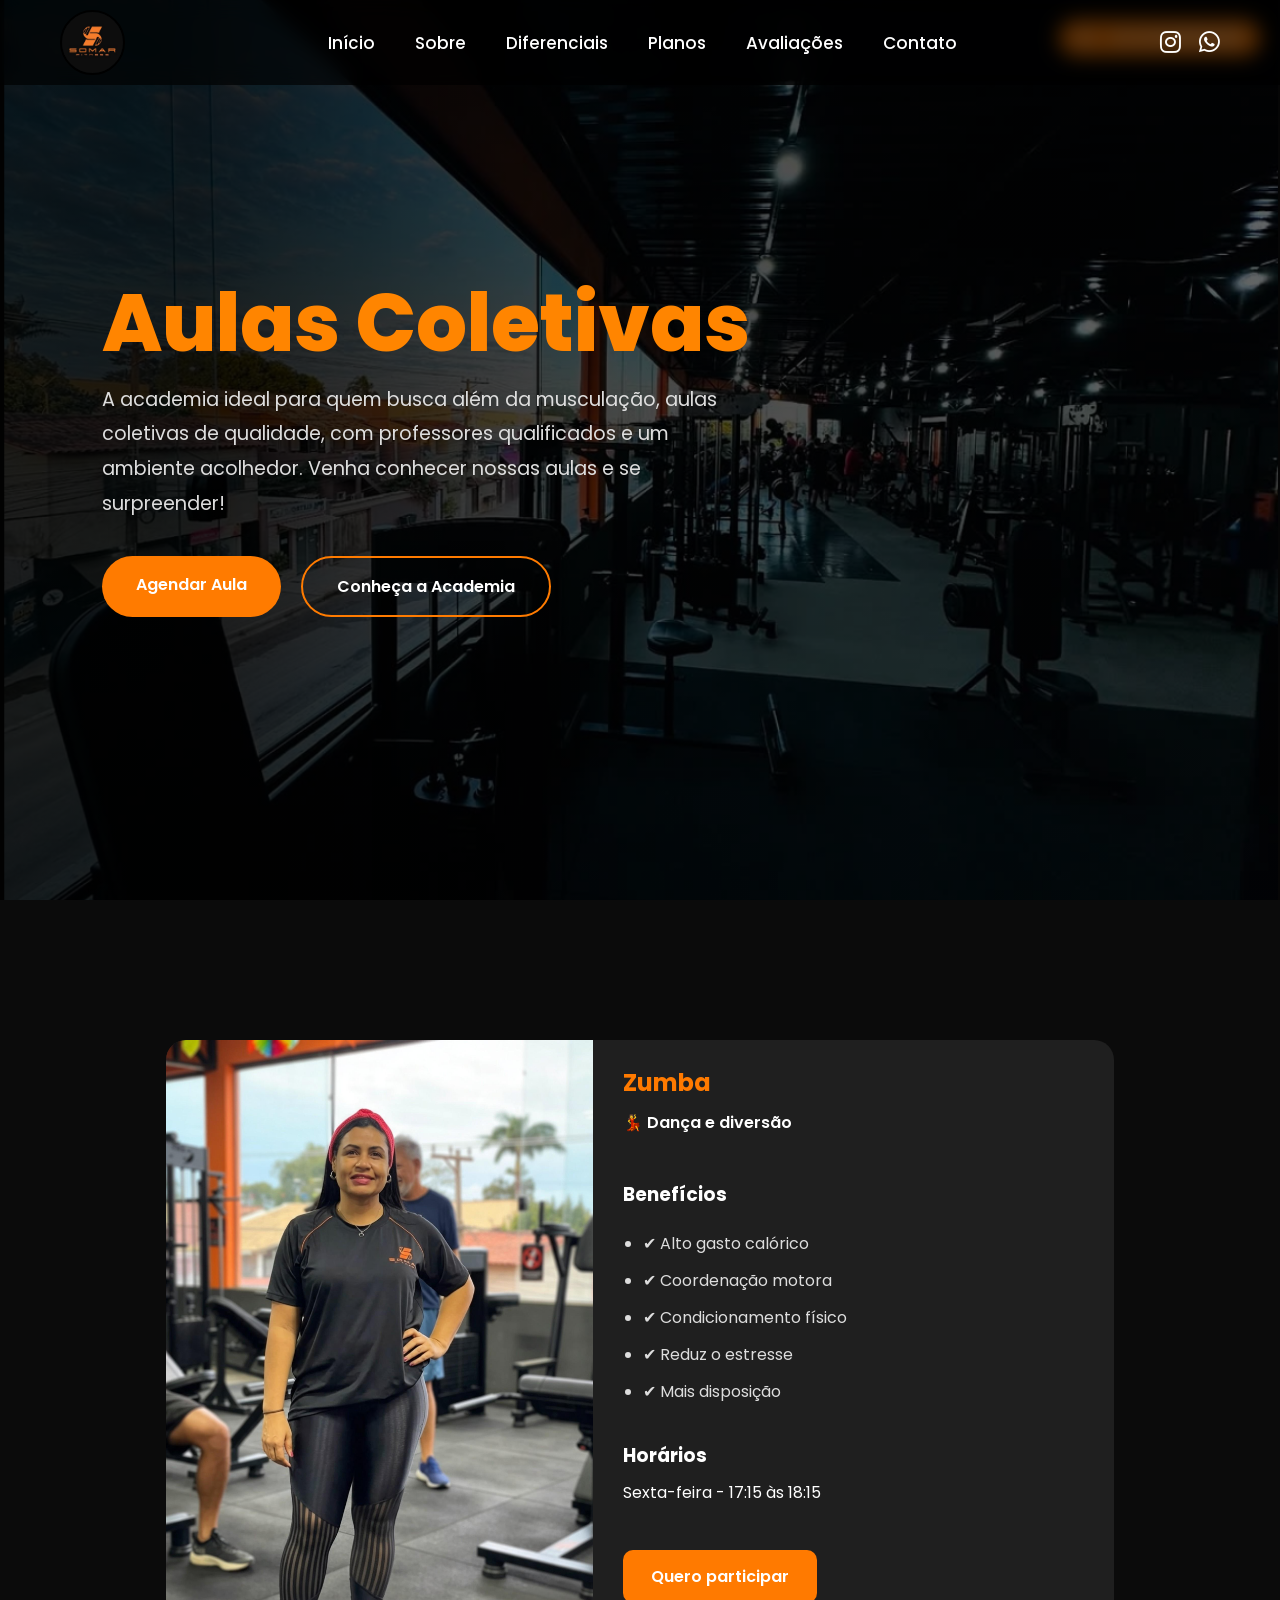
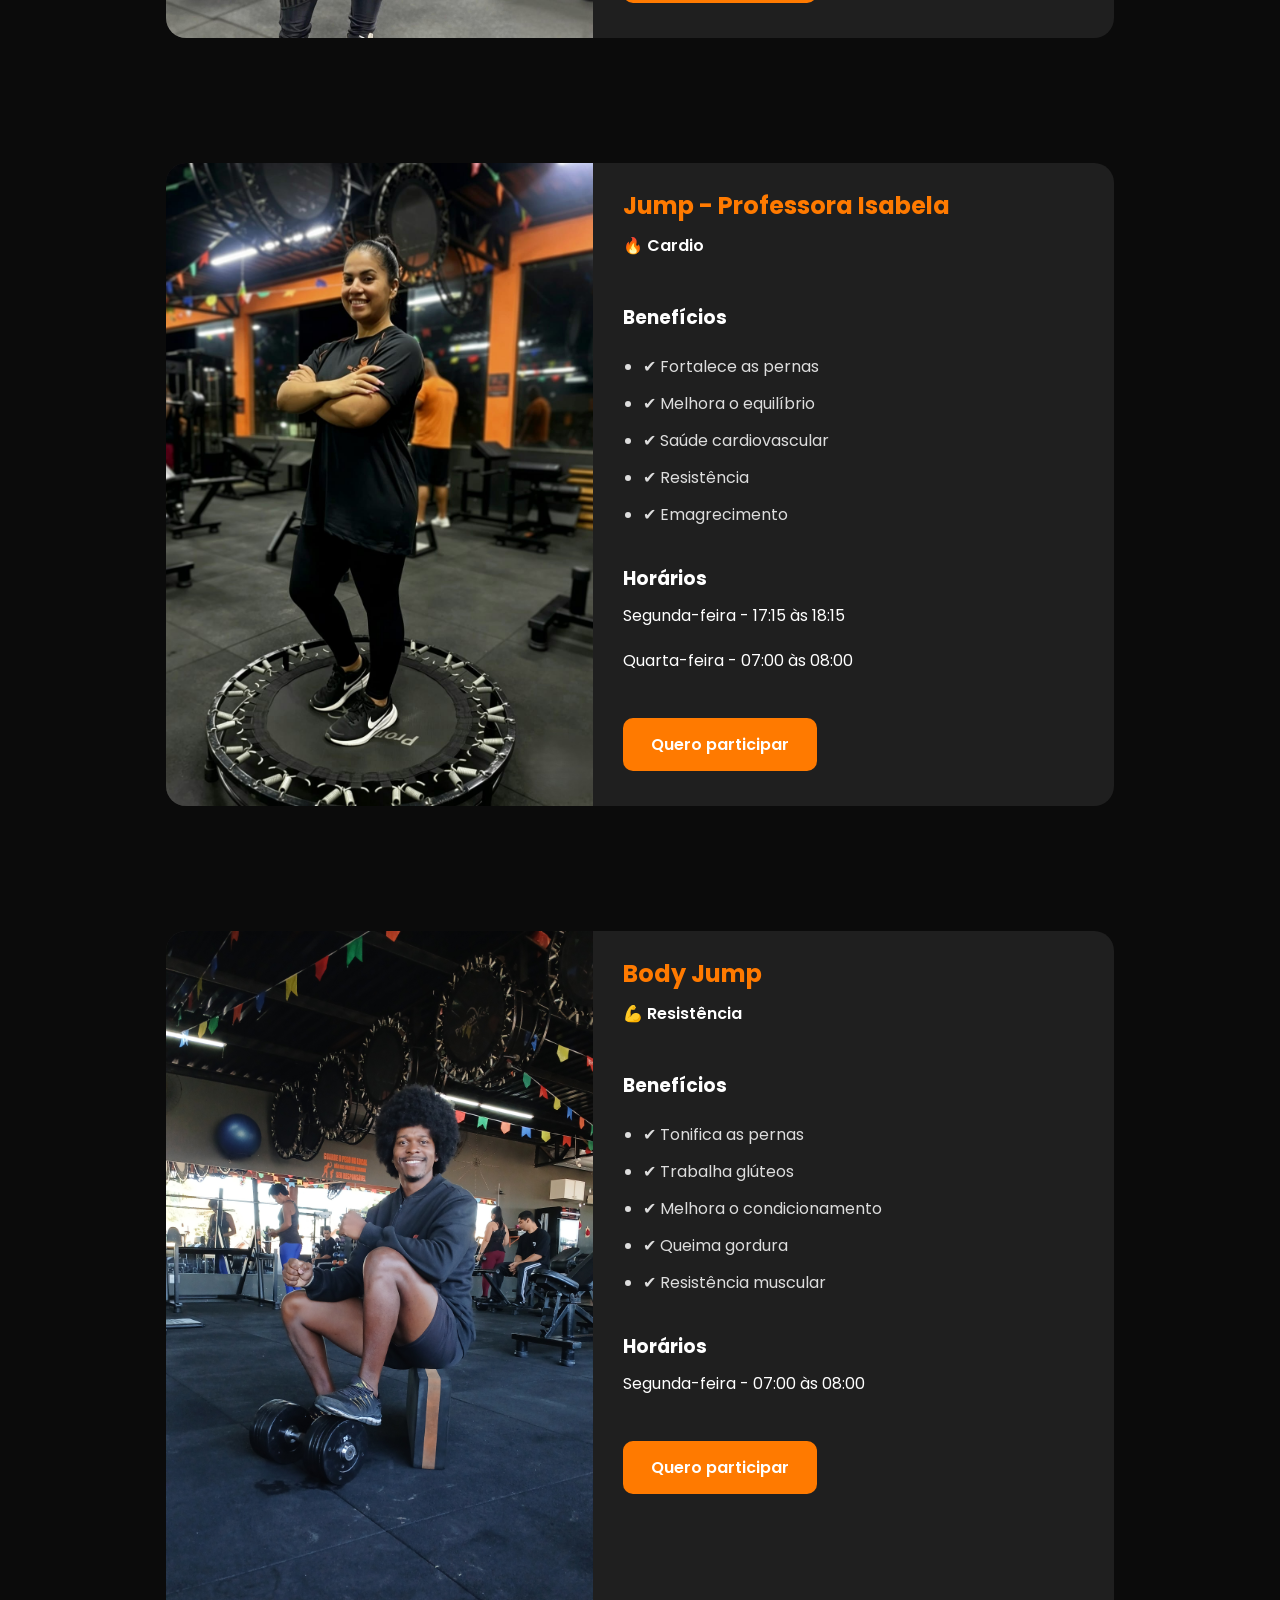
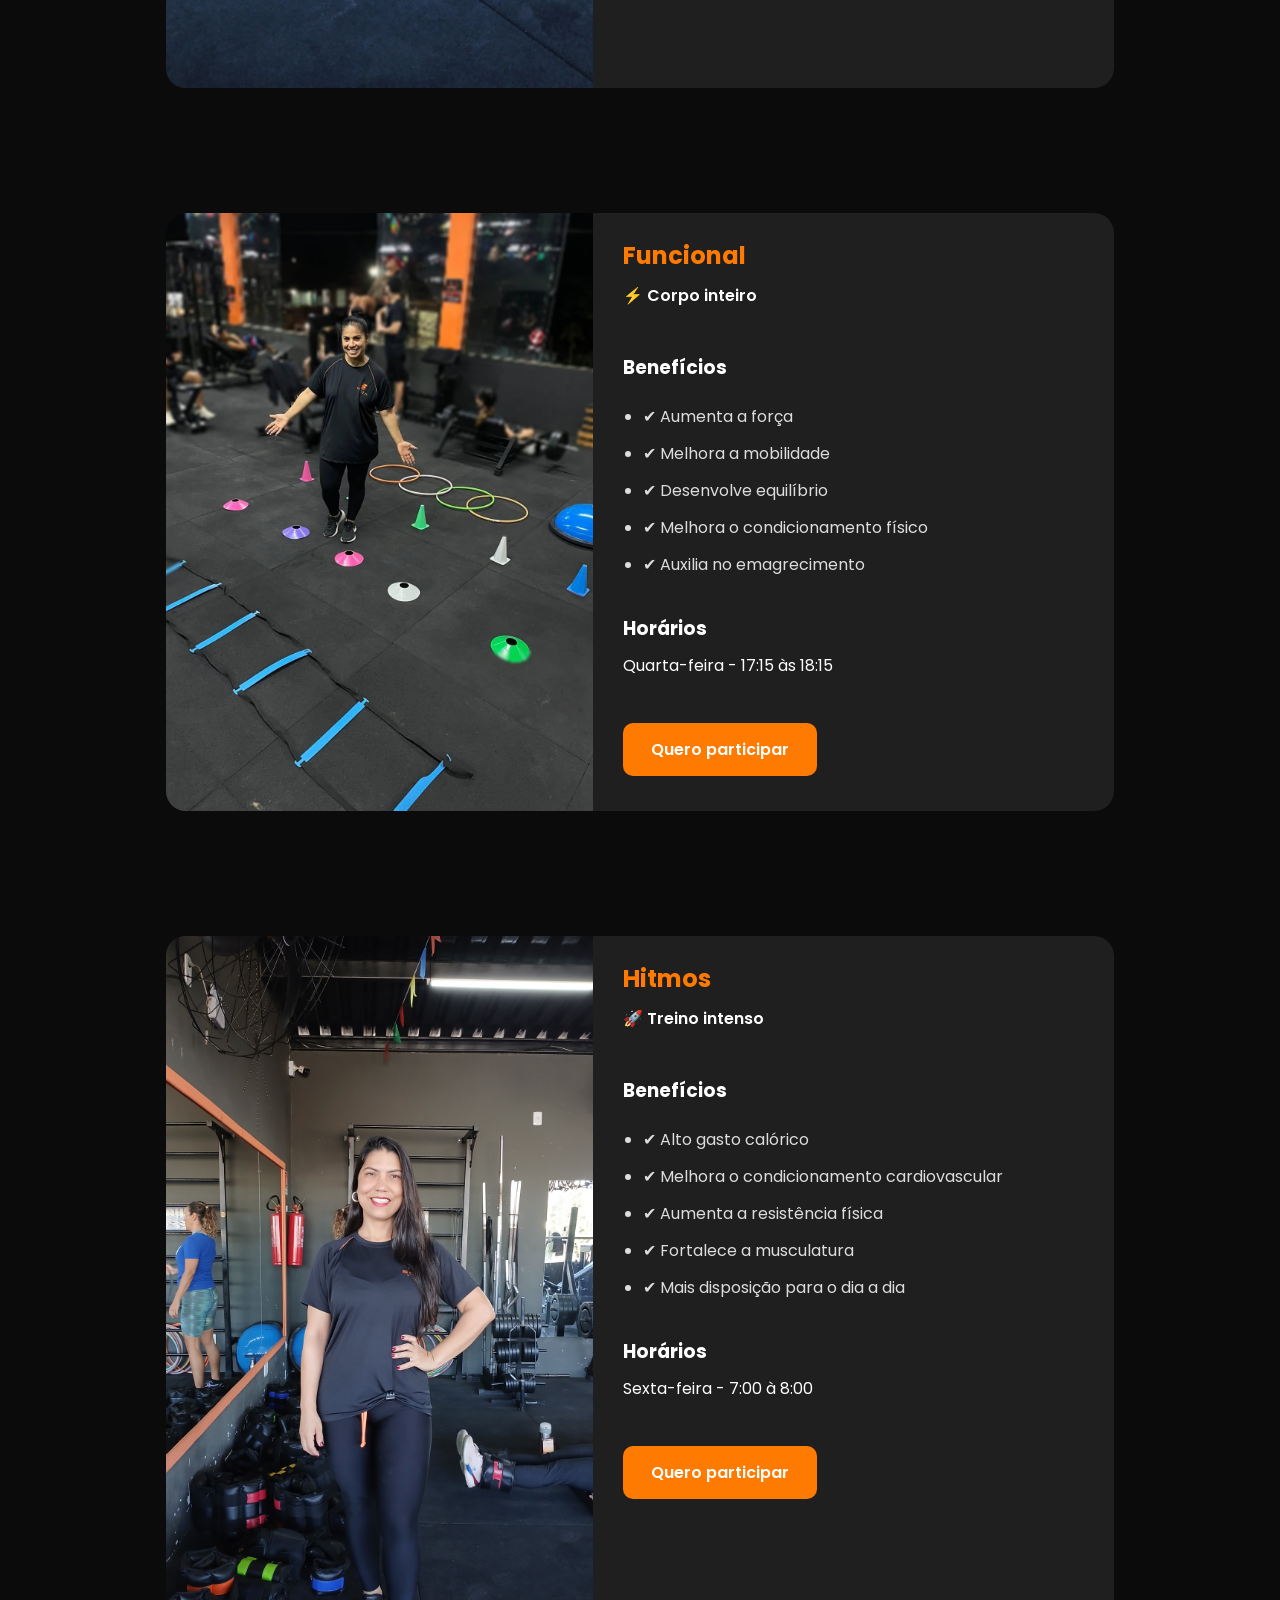
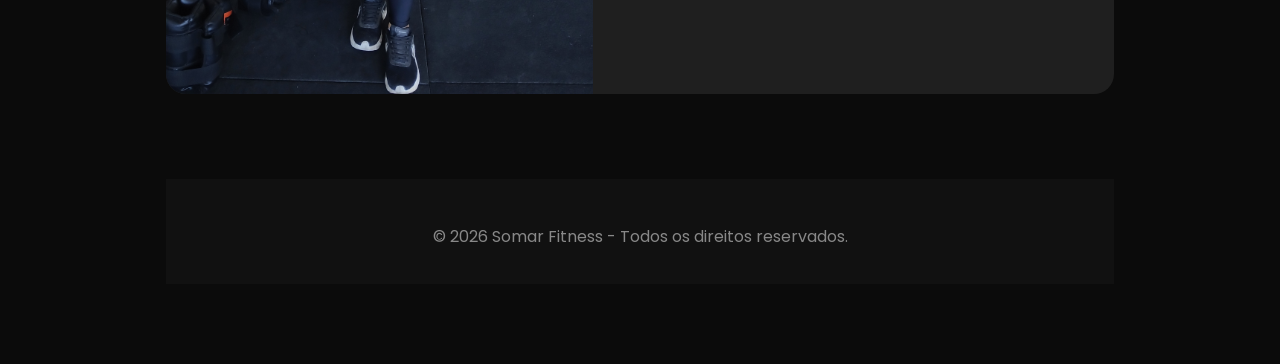
==== paginas/aulas.html @ 447611a1 "Add files via upload" ====
<!DOCTYPE html>
<html lang="pt-BR">
<head>
    <meta charset="UTF-8">
    <meta name="viewport" content="width=device-width, initial-scale=1.0">
   <link rel="icon" type="image/png" href="logo\1784234903025.png">

    <title>Aulas Coletivas | Somar Fitness</title>
    
    <link rel="icon" href="../logo/1784234903025.png" type="image/png">

    <link rel="stylesheet" href="..\css\style.css">
    <link rel="stylesheet" href="..\css\paginas.css">
    <link rel="stylesheet" href="https://cdnjs.cloudflare.com/ajax/libs/font-awesome/6.7.2/css/all.min.css">

    <link rel="preconnect" href="https://fonts.googleapis.com">
    <link rel="preconnect" href="https://fonts.gstatic.com" crossorigin>
    <link href="https://fonts.googleapis.com/css2?family=Poppins:wght@300;400;500;600;700;800&display=swap" rel="stylesheet">

</head>
<body>

<header id="header">

    <!-- Logo -->
    <a href="#" class="logo">
        <img src="..\logo\image.png" alt="Somar Fitness">
    </a>

    <!-- Menu do PC -->
    <nav>

        <a href="../index.html">Início</a>
        <a href="../index.html#sobre">Sobre</a>
        <a href="../index.html#diferenciais">Diferenciais</a>
        <a href="../index.html#planos">Planos</a>
        <a href="../index.html#avaliacoes">Avaliações</a>
        <a href="../index.html#contato">Contato</a>

    </nav>

    <!-- Redes sociais -->
    <div class="social">

        <a href="https://instagram.com/somarfitness_bz" target="_blank">
            <i class="fab fa-instagram"></i>
        </a>

        <a href="https://wa.me/5522999978030" target="_blank">
            <i class="fab fa-whatsapp"></i>
        </a>

    </div>

    <!-- Botão do celular -->
    <i class="fas fa-bars menu-toggle" id="menuToggle"></i>

</header>

<!-- Overlay -->
<div class="fundo-menu" id="fundoMenu"></div>

<!-- Menu Mobile -->
<div class="menu-mobile" id="menuMobile">

    <div class="menu-mobile-topo">

        <img src="..\logo\image.png" alt="Somar Fitness">

        <i class="fas fa-times fechar" id="fecharMenu"></i>

    </div>

    <a href="#">Início</a>
    <a href="#sobre">Sobre</a>
    <a href="#diferenciais">Diferenciais</a>
    <a href="#planos">Planos</a>
    <a href="#avaliacoes">Avaliações</a>
    <a href="#contato">Contato</a>

    <a href="https://wa.me/5522999978030?text=Olá! Gostaria de agendar uma aula." class="btn-menu" target="_blank">
        Agendar Aula
    </a>

    <div class="menu-footer">

        <p><i class="fas fa-map-marker-alt"></i> Búzios - RJ</p>
        <p><i class="fab fa-instagram"></i> @somarfitness_bz</p>
        <p><i class="fab fa-whatsapp"></i> (22) 99997-8030</p>

    </div>

</div>


<div class="overlay"></div>
<section class="hero">

    <div class="overlay"></div>

    <div class="conteudo">

        <h1>Aulas Coletivas</h1>

        <p>
            A academia ideal para quem busca além da musculação, aulas coletivas de qualidade, com professores qualificados e um ambiente acolhedor. Venha conhecer nossas aulas e se surpreender!
        </p>

        <div class="botoes">

            <a href="https://wa.me/5522999978030" target="_blank" class="btn">
                Agendar Aula
            </a>

            <a href="#sobre" class="btn2">
                Conheça a Academia
            </a>

        </div>

    </div>


</section>



<section class="aulas">

   <div class="aula-card zumba">

       
         <div class="aula-foto">
        <img src="../imagens/Catiazumba.png" alt="Zumba">
         </div>

          <div class="aula-conteudo">

        <span class="tag">MAIS POPULAR</span>

        <h2>Zumba</h2>

        <p class="categoria">💃 Dança e diversão</p>

        <h3>Benefícios</h3>

        <ul>
            <li>✔ Alto gasto calórico</li>
            <li>✔ Coordenação motora</li>
            <li>✔ Condicionamento físico</li>
            <li>✔ Reduz o estresse</li>
            <li>✔ Mais disposição</li>
        </ul>

        <h3>Horários</h3>

        <p>Sexta-feira - 17:15 às 18:15</p>

        <a class="btn-aula"
        href="https://wa.me/5522999978030?text=Olá! Gostaria de saber mais sobre as aulas de Zumba.">
        Quero participar
        </a>

          </div>
    
    </div>

    <div class="aula-card jump">

         <div class="aula-foto">
        <img src="../imagens/ISAJUMP2.jpg" alt="Jump">
         </div>

            <div class="aula-conteudo">

        <span class="tag">ALTO GASTO CALÓRICO</span>

        <h2>Jump - Professora Isabela</h2>

        <p class="categoria">🔥 Cardio</p>

        <h3>Benefícios</h3>

        <ul>
            <li>✔ Fortalece as pernas</li>
            <li>✔ Melhora o equilíbrio</li>
            <li>✔ Saúde cardiovascular</li>
            <li>✔ Resistência</li>
            <li>✔ Emagrecimento</li>
        </ul>

        <h3>Horários</h3>

        <p> Segunda-feira - 17:15 às 18:15</p>
        <p>  Quarta-feira - 07:00 às 08:00</p>

        <a class="btn-aula"
        href="https://wa.me/5522999978030?text=Olá! Gostaria de saber mais sobre as aulas de Jump.">
        Quero participar
        </a>
            </div>

    </div>

   <div class="aula-card bodyjump">

         <div class="aula-foto">
        <img src="../imagens/LÉObodyjump.jpg" alt="Body Jump">
         </div>

          <div class="aula-conteudo">

        <span class="tag">FORTALECIMENTO</span>

        <h2>Body Jump</h2>

        <p class="categoria">💪 Resistência</p>

        <h3>Benefícios</h3>

        <ul>
            <li>✔ Tonifica as pernas</li>
            <li>✔ Trabalha glúteos</li>
            <li>✔ Melhora o condicionamento</li>
            <li>✔ Queima gordura</li>
            <li>✔ Resistência muscular</li>
        </ul>

        
        <h3>Horários</h3>

        <p>Segunda-feira - 07:00 às 08:00</p>


        <a class="btn-aula"
        href="https://wa.me/5522999978030?text=Olá! Gostaria de saber mais sobre as aulas de Body Jump.">
        Quero participar
        </a>

          </div>
    </div>

    <div class="aula-card funcional">

         <div class="aula-foto">
        <img src="../imagens/FUNCIONALISA.jpg" alt="Funcional">
         </div>

          <div class="aula-conteudo">

    <span class="tag">CORPO INTEIRO</span>

    <h2>Funcional</h2>

    <p class="categoria">⚡ Corpo inteiro</p>

    <h3>Benefícios</h3>

    <ul>
        <li>✔ Aumenta a força</li>
        <li>✔ Melhora a mobilidade</li>
        <li>✔ Desenvolve equilíbrio</li>
        <li>✔ Melhora o condicionamento físico</li>
        <li>✔ Auxilia no emagrecimento</li>
    </ul>

    <h3>Horários</h3>

    <p>Quarta-feira - 17:15 às 18:15</p>

    <a class="btn-aula"
    href="https://wa.me/5522999978030?text=Olá! Gostaria de saber mais sobre as aulas de Funcional da Somar Fitness.">
    Quero participar
    </a>
    
          </div>
</div>

<div class="aula-card hitmix">

     <div class="aula-foto">
    <img src="../imagens/Fabiana.jpg" alt="Hitmix">
     </div>

      <div class="aula-conteudo">

    <span class="tag">ALTA INTENSIDADE</span>

    <h2>Hitmos</h2>

    <p class="categoria">🚀 Treino intenso</p>

    <h3>Benefícios</h3>

    <ul>
        <li>✔ Alto gasto calórico</li>
        <li>✔ Melhora o condicionamento cardiovascular</li>
        <li>✔ Aumenta a resistência física</li>
        <li>✔ Fortalece a musculatura</li>
        <li>✔ Mais disposição para o dia a dia</li>
    </ul>

    <h3>Horários</h3>

    <p>Sexta-feira - 7:00 à 8:00</p>

    <a class="btn-aula"
    href="https://wa.me/5522999978030?text=Olá! Gostaria de saber mais sobre as aulas de Hitmix da Somar Fitness.">
    Quero participar
    </a>

      </div>

</div>


<footer>

    <p>© 2026 Somar Fitness - Todos os direitos reservados.</p>

</footer>

<script src="../js/script.js"></script>

</body>
</html>
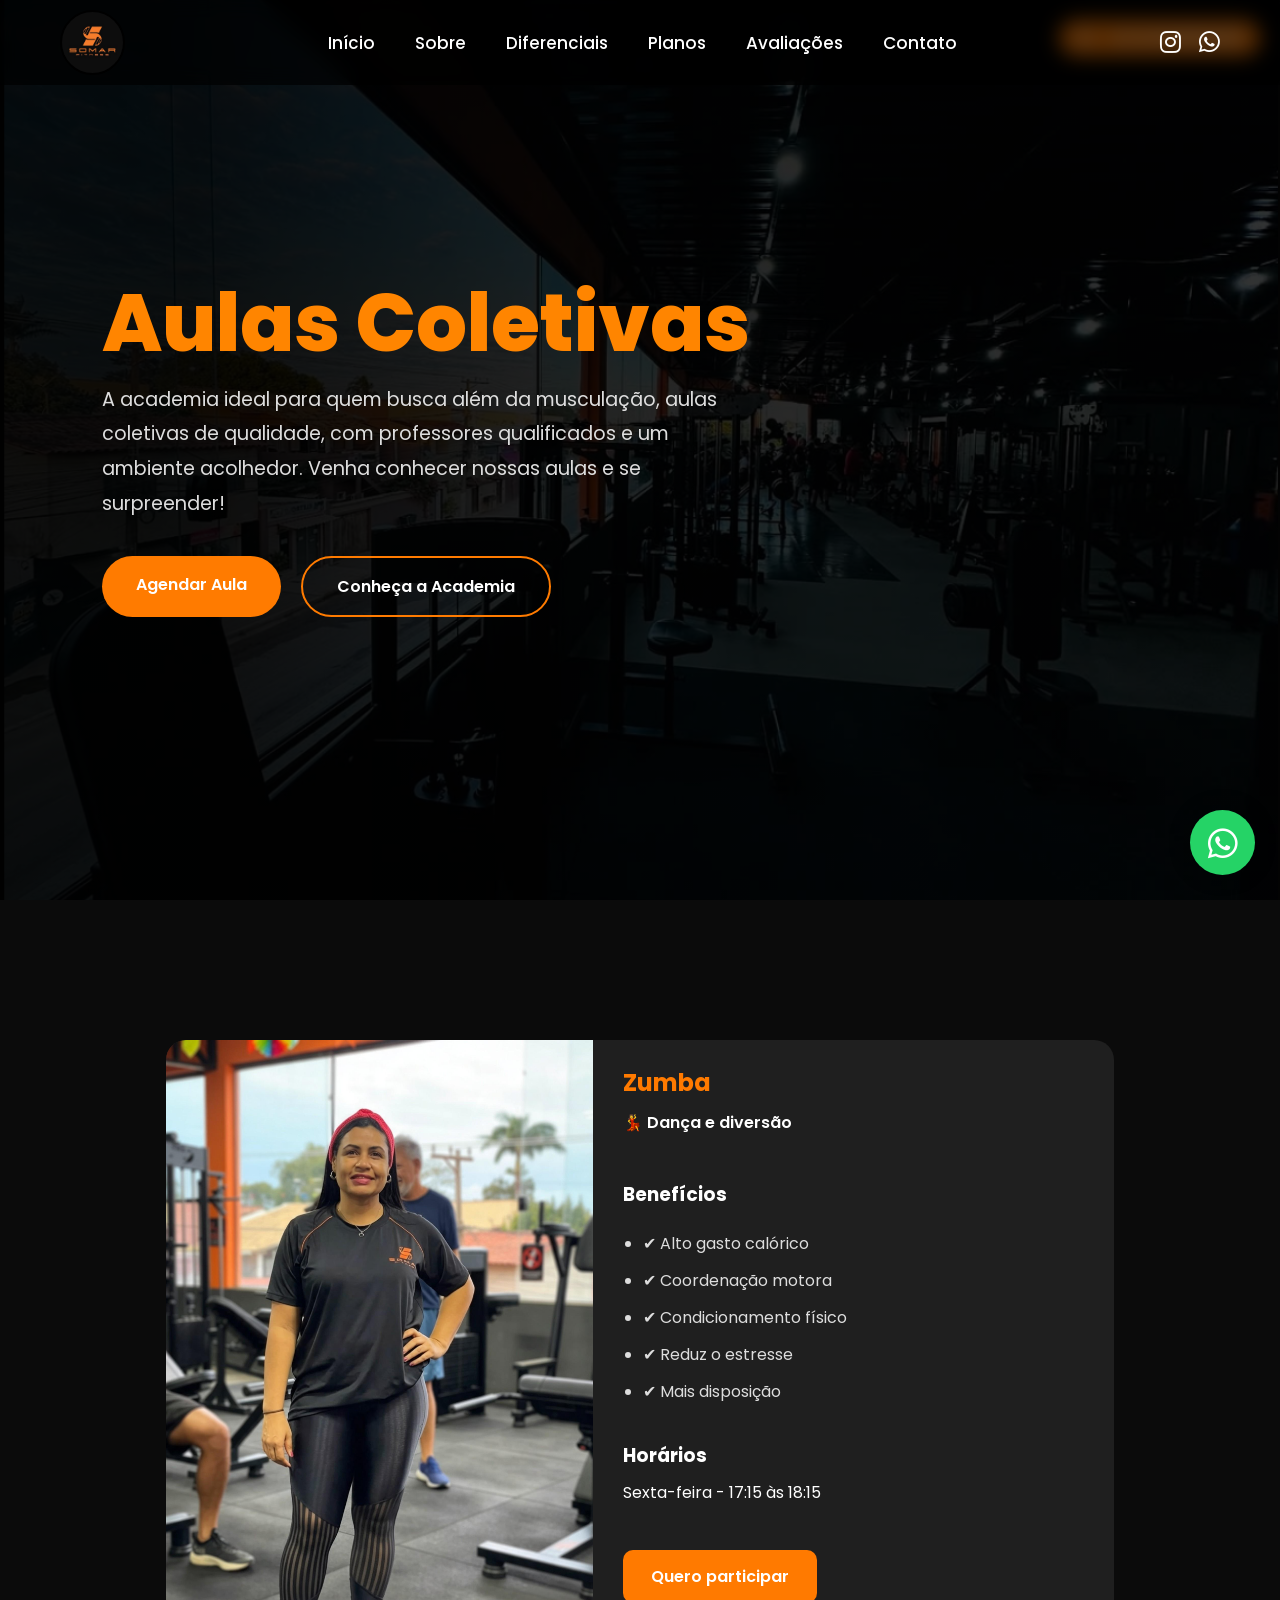
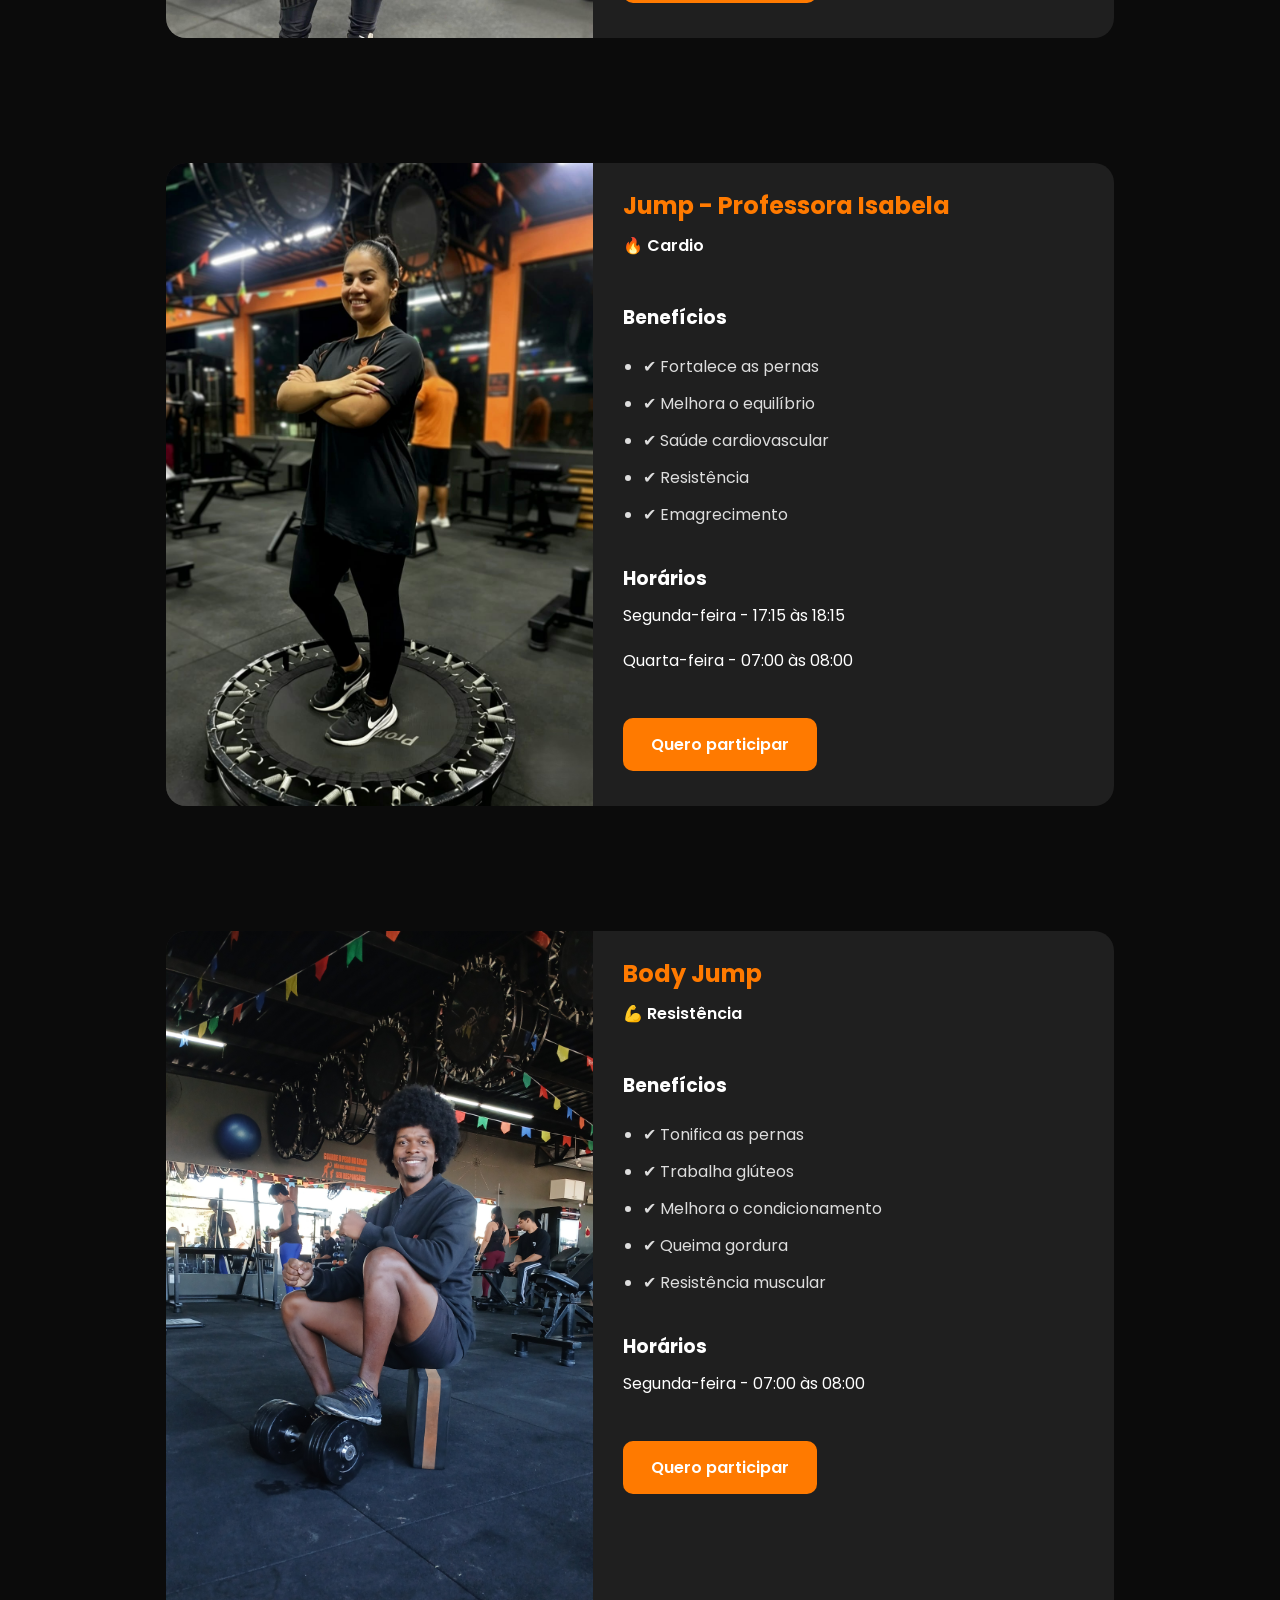
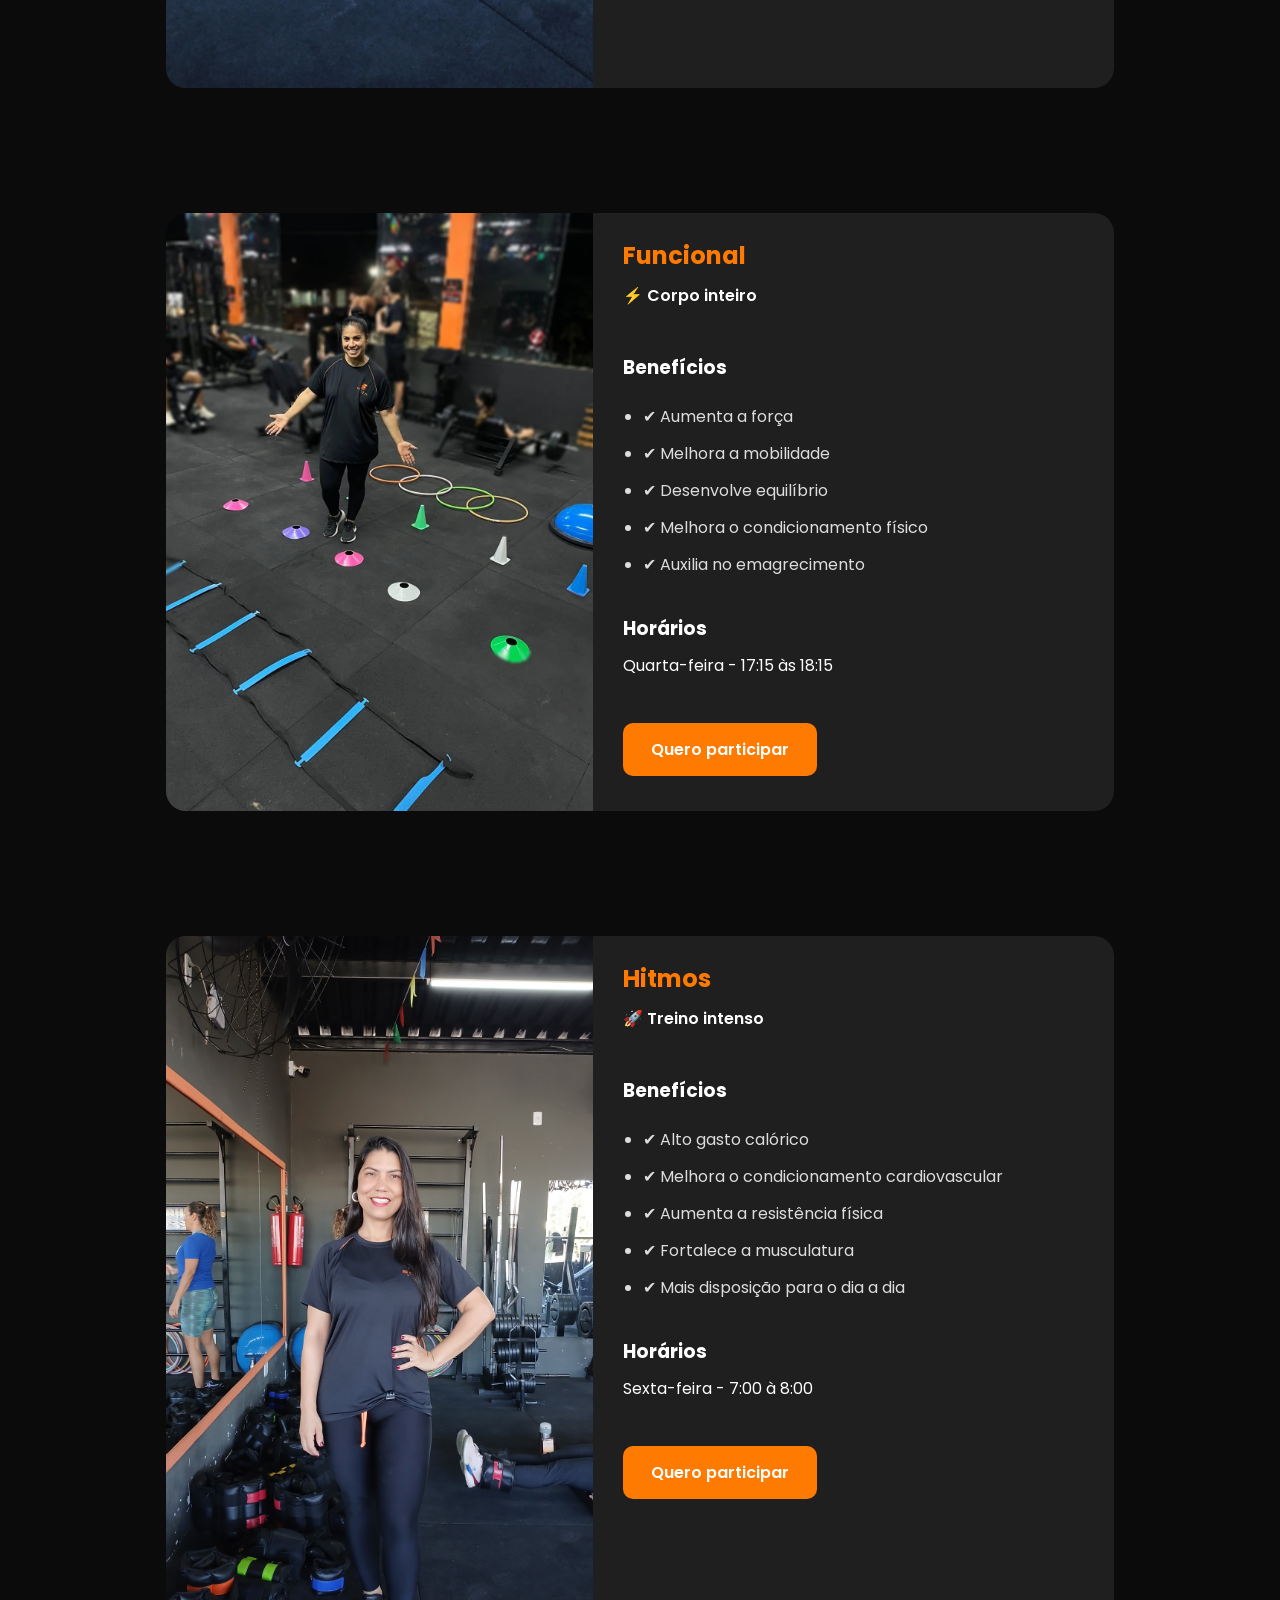
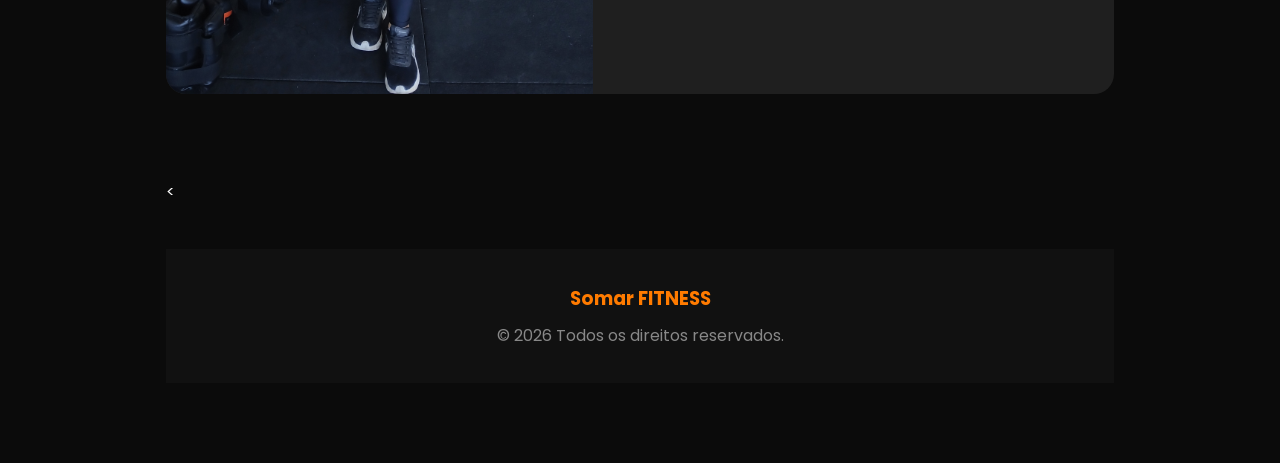
==== commit 80892518: "atualização" ====
--- a/paginas/aulas.html
+++ b/paginas/aulas.html
@@ -1,326 +1,334 @@
-<!DOCTYPE html>
-<html lang="pt-BR">
-<head>
-    <meta charset="UTF-8">
-    <meta name="viewport" content="width=device-width, initial-scale=1.0">
-   <link rel="icon" type="image/png" href="logo\1784234903025.png">
-
-    <title>Aulas Coletivas | Somar Fitness</title>
-    
-    <link rel="icon" href="../logo/1784234903025.png" type="image/png">
-
-    <link rel="stylesheet" href="..\css\style.css">
-    <link rel="stylesheet" href="..\css\paginas.css">
-    <link rel="stylesheet" href="https://cdnjs.cloudflare.com/ajax/libs/font-awesome/6.7.2/css/all.min.css">
-
-    <link rel="preconnect" href="https://fonts.googleapis.com">
-    <link rel="preconnect" href="https://fonts.gstatic.com" crossorigin>
-    <link href="https://fonts.googleapis.com/css2?family=Poppins:wght@300;400;500;600;700;800&display=swap" rel="stylesheet">
-
-</head>
-<body>
-
-<header id="header">
-
-    <!-- Logo -->
-    <a href="#" class="logo">
-        <img src="..\logo\image.png" alt="Somar Fitness">
-    </a>
-
-    <!-- Menu do PC -->
-    <nav>
-
-        <a href="../index.html">Início</a>
-        <a href="../index.html#sobre">Sobre</a>
-        <a href="../index.html#diferenciais">Diferenciais</a>
-        <a href="../index.html#planos">Planos</a>
-        <a href="../index.html#avaliacoes">Avaliações</a>
-        <a href="../index.html#contato">Contato</a>
-
-    </nav>
-
-    <!-- Redes sociais -->
-    <div class="social">
-
-        <a href="https://instagram.com/somarfitness_bz" target="_blank">
-            <i class="fab fa-instagram"></i>
-        </a>
-
-        <a href="https://wa.me/5522999978030" target="_blank">
-            <i class="fab fa-whatsapp"></i>
-        </a>
-
-    </div>
-
-    <!-- Botão do celular -->
-    <i class="fas fa-bars menu-toggle" id="menuToggle"></i>
-
-</header>
-
-<!-- Overlay -->
-<div class="fundo-menu" id="fundoMenu"></div>
-
-<!-- Menu Mobile -->
-<div class="menu-mobile" id="menuMobile">
-
-    <div class="menu-mobile-topo">
-
-        <img src="..\logo\image.png" alt="Somar Fitness">
-
-        <i class="fas fa-times fechar" id="fecharMenu"></i>
-
-    </div>
-
-    <a href="#">Início</a>
-    <a href="#sobre">Sobre</a>
-    <a href="#diferenciais">Diferenciais</a>
-    <a href="#planos">Planos</a>
-    <a href="#avaliacoes">Avaliações</a>
-    <a href="#contato">Contato</a>
-
-    <a href="https://wa.me/5522999978030?text=Olá! Gostaria de agendar uma aula." class="btn-menu" target="_blank">
-        Agendar Aula
-    </a>
-
-    <div class="menu-footer">
-
-        <p><i class="fas fa-map-marker-alt"></i> Búzios - RJ</p>
-        <p><i class="fab fa-instagram"></i> @somarfitness_bz</p>
-        <p><i class="fab fa-whatsapp"></i> (22) 99997-8030</p>
-
-    </div>
-
-</div>
-
-
-<div class="overlay"></div>
-<section class="hero">
-
-    <div class="overlay"></div>
-
-    <div class="conteudo">
-
-        <h1>Aulas Coletivas</h1>
-
-        <p>
-            A academia ideal para quem busca além da musculação, aulas coletivas de qualidade, com professores qualificados e um ambiente acolhedor. Venha conhecer nossas aulas e se surpreender!
-        </p>
-
-        <div class="botoes">
-
-            <a href="https://wa.me/5522999978030" target="_blank" class="btn">
-                Agendar Aula
-            </a>
-
-            <a href="#sobre" class="btn2">
-                Conheça a Academia
-            </a>
-
-        </div>
-
-    </div>
-
-
-</section>
-
-
-
-<section class="aulas">
-
-   <div class="aula-card zumba">
-
-       
-         <div class="aula-foto">
-        <img src="../imagens/Catiazumba.png" alt="Zumba">
-         </div>
-
-          <div class="aula-conteudo">
-
-        <span class="tag">MAIS POPULAR</span>
-
-        <h2>Zumba</h2>
-
-        <p class="categoria">💃 Dança e diversão</p>
-
-        <h3>Benefícios</h3>
-
-        <ul>
-            <li>✔ Alto gasto calórico</li>
-            <li>✔ Coordenação motora</li>
-            <li>✔ Condicionamento físico</li>
-            <li>✔ Reduz o estresse</li>
-            <li>✔ Mais disposição</li>
-        </ul>
-
-        <h3>Horários</h3>
-
-        <p>Sexta-feira - 17:15 às 18:15</p>
-
-        <a class="btn-aula"
-        href="https://wa.me/5522999978030?text=Olá! Gostaria de saber mais sobre as aulas de Zumba.">
-        Quero participar
-        </a>
-
-          </div>
-    
-    </div>
-
-    <div class="aula-card jump">
-
-         <div class="aula-foto">
-        <img src="../imagens/ISAJUMP2.jpg" alt="Jump">
-         </div>
-
-            <div class="aula-conteudo">
-
-        <span class="tag">ALTO GASTO CALÓRICO</span>
-
-        <h2>Jump - Professora Isabela</h2>
-
-        <p class="categoria">🔥 Cardio</p>
-
-        <h3>Benefícios</h3>
-
-        <ul>
-            <li>✔ Fortalece as pernas</li>
-            <li>✔ Melhora o equilíbrio</li>
-            <li>✔ Saúde cardiovascular</li>
-            <li>✔ Resistência</li>
-            <li>✔ Emagrecimento</li>
-        </ul>
-
-        <h3>Horários</h3>
-
-        <p> Segunda-feira - 17:15 às 18:15</p>
-        <p>  Quarta-feira - 07:00 às 08:00</p>
-
-        <a class="btn-aula"
-        href="https://wa.me/5522999978030?text=Olá! Gostaria de saber mais sobre as aulas de Jump.">
-        Quero participar
-        </a>
-            </div>
-
-    </div>
-
-   <div class="aula-card bodyjump">
-
-         <div class="aula-foto">
-        <img src="../imagens/LÉObodyjump.jpg" alt="Body Jump">
-         </div>
-
-          <div class="aula-conteudo">
-
-        <span class="tag">FORTALECIMENTO</span>
-
-        <h2>Body Jump</h2>
-
-        <p class="categoria">💪 Resistência</p>
-
-        <h3>Benefícios</h3>
-
-        <ul>
-            <li>✔ Tonifica as pernas</li>
-            <li>✔ Trabalha glúteos</li>
-            <li>✔ Melhora o condicionamento</li>
-            <li>✔ Queima gordura</li>
-            <li>✔ Resistência muscular</li>
-        </ul>
-
-        
-        <h3>Horários</h3>
-
-        <p>Segunda-feira - 07:00 às 08:00</p>
-
-
-        <a class="btn-aula"
-        href="https://wa.me/5522999978030?text=Olá! Gostaria de saber mais sobre as aulas de Body Jump.">
-        Quero participar
-        </a>
-
-          </div>
-    </div>
-
-    <div class="aula-card funcional">
-
-         <div class="aula-foto">
-        <img src="../imagens/FUNCIONALISA.jpg" alt="Funcional">
-         </div>
-
-          <div class="aula-conteudo">
-
-    <span class="tag">CORPO INTEIRO</span>
-
-    <h2>Funcional</h2>
-
-    <p class="categoria">⚡ Corpo inteiro</p>
-
-    <h3>Benefícios</h3>
-
-    <ul>
-        <li>✔ Aumenta a força</li>
-        <li>✔ Melhora a mobilidade</li>
-        <li>✔ Desenvolve equilíbrio</li>
-        <li>✔ Melhora o condicionamento físico</li>
-        <li>✔ Auxilia no emagrecimento</li>
-    </ul>
-
-    <h3>Horários</h3>
-
-    <p>Quarta-feira - 17:15 às 18:15</p>
-
-    <a class="btn-aula"
-    href="https://wa.me/5522999978030?text=Olá! Gostaria de saber mais sobre as aulas de Funcional da Somar Fitness.">
-    Quero participar
-    </a>
-    
-          </div>
-</div>
-
-<div class="aula-card hitmix">
-
-     <div class="aula-foto">
-    <img src="../imagens/Fabiana.jpg" alt="Hitmix">
-     </div>
-
-      <div class="aula-conteudo">
-
-    <span class="tag">ALTA INTENSIDADE</span>
-
-    <h2>Hitmos</h2>
-
-    <p class="categoria">🚀 Treino intenso</p>
-
-    <h3>Benefícios</h3>
-
-    <ul>
-        <li>✔ Alto gasto calórico</li>
-        <li>✔ Melhora o condicionamento cardiovascular</li>
-        <li>✔ Aumenta a resistência física</li>
-        <li>✔ Fortalece a musculatura</li>
-        <li>✔ Mais disposição para o dia a dia</li>
-    </ul>
-
-    <h3>Horários</h3>
-
-    <p>Sexta-feira - 7:00 à 8:00</p>
-
-    <a class="btn-aula"
-    href="https://wa.me/5522999978030?text=Olá! Gostaria de saber mais sobre as aulas de Hitmix da Somar Fitness.">
-    Quero participar
-    </a>
-
-      </div>
-
-</div>
-
-
-<footer>
-
-    <p>© 2026 Somar Fitness - Todos os direitos reservados.</p>
-
-</footer>
-
-<script src="../js/script.js"></script>
-
-</body>
+<!DOCTYPE html>
+<html lang="pt-BR">
+<head>
+    <meta charset="UTF-8">
+    <meta name="viewport" content="width=device-width, initial-scale=1.0">
+   <link rel="icon" type="image/png" href="logo\1784234903025.png">
+
+    <title>Aulas Coletivas | Somar Fitness</title>
+    
+    <link rel="icon" href="../logo/1784234903025.png" type="image/png">
+
+    <link rel="stylesheet" href="..\css\style.css">
+    <link rel="stylesheet" href="..\css\paginas.css">
+    <link rel="stylesheet" href="https://cdnjs.cloudflare.com/ajax/libs/font-awesome/6.7.2/css/all.min.css">
+
+    <link rel="preconnect" href="https://fonts.googleapis.com">
+    <link rel="preconnect" href="https://fonts.gstatic.com" crossorigin>
+    <link href="https://fonts.googleapis.com/css2?family=Poppins:wght@300;400;500;600;700;800&display=swap" rel="stylesheet">
+
+</head>
+<body>
+
+<header id="header">
+
+    <!-- Logo -->
+    <a href="#" class="logo">
+        <img src="..\logo\image.png" alt="Somar Fitness">
+    </a>
+
+    <!-- Menu do PC -->
+    <nav>
+
+        <a href="../index.html">Início</a>
+        <a href="../index.html#sobre">Sobre</a>
+        <a href="../index.html#diferenciais">Diferenciais</a>
+        <a href="../index.html#planos">Planos</a>
+        <a href="../index.html#avaliacoes">Avaliações</a>
+        <a href="../index.html#contato">Contato</a>
+
+    </nav>
+
+    <!-- Redes sociais -->
+    <div class="social">
+
+        <a href="https://instagram.com/somarfitness_bz" target="_blank">
+            <i class="fab fa-instagram"></i>
+        </a>
+
+        <a href="https://wa.me/5522999978030" target="_blank">
+            <i class="fab fa-whatsapp"></i>
+        </a>
+
+    </div>
+
+    <!-- Botão do celular -->
+    <i class="fas fa-bars menu-toggle" id="menuToggle"></i>
+
+</header>
+
+<!-- Overlay -->
+<div class="fundo-menu" id="fundoMenu"></div>
+
+<!-- Menu Mobile -->
+<div class="menu-mobile" id="menuMobile">
+
+    <div class="menu-mobile-topo">
+
+        <img src="..\logo\image.png" alt="Somar Fitness">
+
+        <i class="fas fa-times fechar" id="fecharMenu"></i>
+
+    </div>
+
+        <a href="../index.html">Início</a>
+        <a href="../index.html#sobre">Sobre</a>
+        <a href="../index.html#diferenciais">Diferenciais</a>
+        <a href="../index.html#planos">Planos</a>
+        <a href="../index.html#avaliacoes">Avaliações</a>
+        <a href="../index.html#contato">Contato</a>
+
+    <a href="https://wa.me/5522999978030?text=Olá! Gostaria de agendar uma aula." class="btn-menu" target="_blank">
+        Agendar Aula
+    </a>
+
+    <div class="menu-footer">
+
+        <p><i class="fas fa-map-marker-alt"></i> Búzios - RJ</p>
+        <p><i class="fab fa-instagram"></i> @somarfitness_bz</p>
+        <p><i class="fab fa-whatsapp"></i> (22) 99997-8030</p>
+
+    </div>
+
+</div>
+
+
+<div class="overlay"></div>
+<section class="hero">
+
+    <div class="overlay"></div>
+
+    <div class="conteudo">
+
+        <h1>Aulas Coletivas</h1>
+
+        <p>
+            A academia ideal para quem busca além da musculação, aulas coletivas de qualidade, com professores qualificados e um ambiente acolhedor. Venha conhecer nossas aulas e se surpreender!
+        </p>
+
+        <div class="botoes">
+
+            <a href="https://wa.me/5522999978030" target="_blank" class="btn">
+                Agendar Aula
+            </a>
+
+            <a href="#sobre" class="btn2">
+                Conheça a Academia
+            </a>
+
+        </div>
+
+    </div>
+
+
+</section>
+
+
+
+<section class="aulas">
+
+   <div class="aula-card zumba">
+
+       
+         <div class="aula-foto">
+        <img src="../imagens/Catiazumba.png" alt="Zumba">
+         </div>
+
+          <div class="aula-conteudo">
+
+        <span class="tag">MAIS POPULAR</span>
+
+        <h2>Zumba</h2>
+
+        <p class="categoria">💃 Dança e diversão</p>
+
+        <h3>Benefícios</h3>
+
+        <ul>
+            <li>✔ Alto gasto calórico</li>
+            <li>✔ Coordenação motora</li>
+            <li>✔ Condicionamento físico</li>
+            <li>✔ Reduz o estresse</li>
+            <li>✔ Mais disposição</li>
+        </ul>
+
+        <h3>Horários</h3>
+
+        <p>Sexta-feira - 17:15 às 18:15</p>
+
+        <a class="btn-aula"
+        href="https://wa.me/5522999978030?text=Olá! Gostaria de saber mais sobre as aulas de Zumba.">
+        Quero participar
+        </a>
+
+          </div>
+    
+    </div>
+
+    <div class="aula-card jump">
+
+         <div class="aula-foto">
+        <img src="../imagens/ISAJUMP2.jpg" alt="Jump">
+         </div>
+
+            <div class="aula-conteudo">
+
+        <span class="tag">ALTO GASTO CALÓRICO</span>
+
+        <h2>Jump - Professora Isabela</h2>
+
+        <p class="categoria">🔥 Cardio</p>
+
+        <h3>Benefícios</h3>
+
+        <ul>
+            <li>✔ Fortalece as pernas</li>
+            <li>✔ Melhora o equilíbrio</li>
+            <li>✔ Saúde cardiovascular</li>
+            <li>✔ Resistência</li>
+            <li>✔ Emagrecimento</li>
+        </ul>
+
+        <h3>Horários</h3>
+
+        <p> Segunda-feira - 17:15 às 18:15</p>
+        <p>  Quarta-feira - 07:00 às 08:00</p>
+
+        <a class="btn-aula"
+        href="https://wa.me/5522999978030?text=Olá! Gostaria de saber mais sobre as aulas de Jump.">
+        Quero participar
+        </a>
+            </div>
+
+    </div>
+
+   <div class="aula-card bodyjump">
+
+         <div class="aula-foto">
+        <img src="../imagens/LÉObodyjump.jpg" alt="Body Jump">
+         </div>
+
+          <div class="aula-conteudo">
+
+        <span class="tag">FORTALECIMENTO</span>
+
+        <h2>Body Jump</h2>
+
+        <p class="categoria">💪 Resistência</p>
+
+        <h3>Benefícios</h3>
+
+        <ul>
+            <li>✔ Tonifica as pernas</li>
+            <li>✔ Trabalha glúteos</li>
+            <li>✔ Melhora o condicionamento</li>
+            <li>✔ Queima gordura</li>
+            <li>✔ Resistência muscular</li>
+        </ul>
+
+        
+        <h3>Horários</h3>
+
+        <p>Segunda-feira - 07:00 às 08:00</p>
+
+
+        <a class="btn-aula"
+        href="https://wa.me/5522999978030?text=Olá! Gostaria de saber mais sobre as aulas de Body Jump.">
+        Quero participar
+        </a>
+
+          </div>
+    </div>
+
+    <div class="aula-card funcional">
+
+         <div class="aula-foto">
+        <img src="../imagens/FUNCIONALISA.jpg" alt="Funcional">
+         </div>
+
+          <div class="aula-conteudo">
+
+    <span class="tag">CORPO INTEIRO</span>
+
+    <h2>Funcional</h2>
+
+    <p class="categoria">⚡ Corpo inteiro</p>
+
+    <h3>Benefícios</h3>
+
+    <ul>
+        <li>✔ Aumenta a força</li>
+        <li>✔ Melhora a mobilidade</li>
+        <li>✔ Desenvolve equilíbrio</li>
+        <li>✔ Melhora o condicionamento físico</li>
+        <li>✔ Auxilia no emagrecimento</li>
+    </ul>
+
+    <h3>Horários</h3>
+
+    <p>Quarta-feira - 17:15 às 18:15</p>
+
+    <a class="btn-aula"
+    href="https://wa.me/5522999978030?text=Olá! Gostaria de saber mais sobre as aulas de Funcional da Somar Fitness.">
+    Quero participar
+    </a>
+    
+          </div>
+</div>
+
+<div class="aula-card hitmix">
+
+     <div class="aula-foto">
+    <img src="../imagens/Fabiana.jpg" alt="Hitmix">
+     </div>
+
+      <div class="aula-conteudo">
+
+    <span class="tag">ALTA INTENSIDADE</span>
+
+    <h2>Hitmos</h2>
+
+    <p class="categoria">🚀 Treino intenso</p>
+
+    <h3>Benefícios</h3>
+
+    <ul>
+        <li>✔ Alto gasto calórico</li>
+        <li>✔ Melhora o condicionamento cardiovascular</li>
+        <li>✔ Aumenta a resistência física</li>
+        <li>✔ Fortalece a musculatura</li>
+        <li>✔ Mais disposição para o dia a dia</li>
+    </ul>
+
+    <h3>Horários</h3>
+
+    <p>Sexta-feira - 7:00 à 8:00</p>
+
+    <a class="btn-aula"
+    href="https://wa.me/5522999978030?text=Olá! Gostaria de saber mais sobre as aulas de Hitmix da Somar Fitness.">
+    Quero participar
+    </a>
+
+      </div>
+
+</div>
+<
+
+<footer>
+
+<h3>Somar FITNESS</h3>
+
+<p>© 2026 Todos os direitos reservados.</p>
+
+</footer>
+
+<a href="https://wa.me/5522999978030" class="whats" target="_blank">
+
+<i class="fab fa-whatsapp"></i>
+
+</a>
+
+<script src="..\js\script.js"></script>
+
+</body>
 </html>
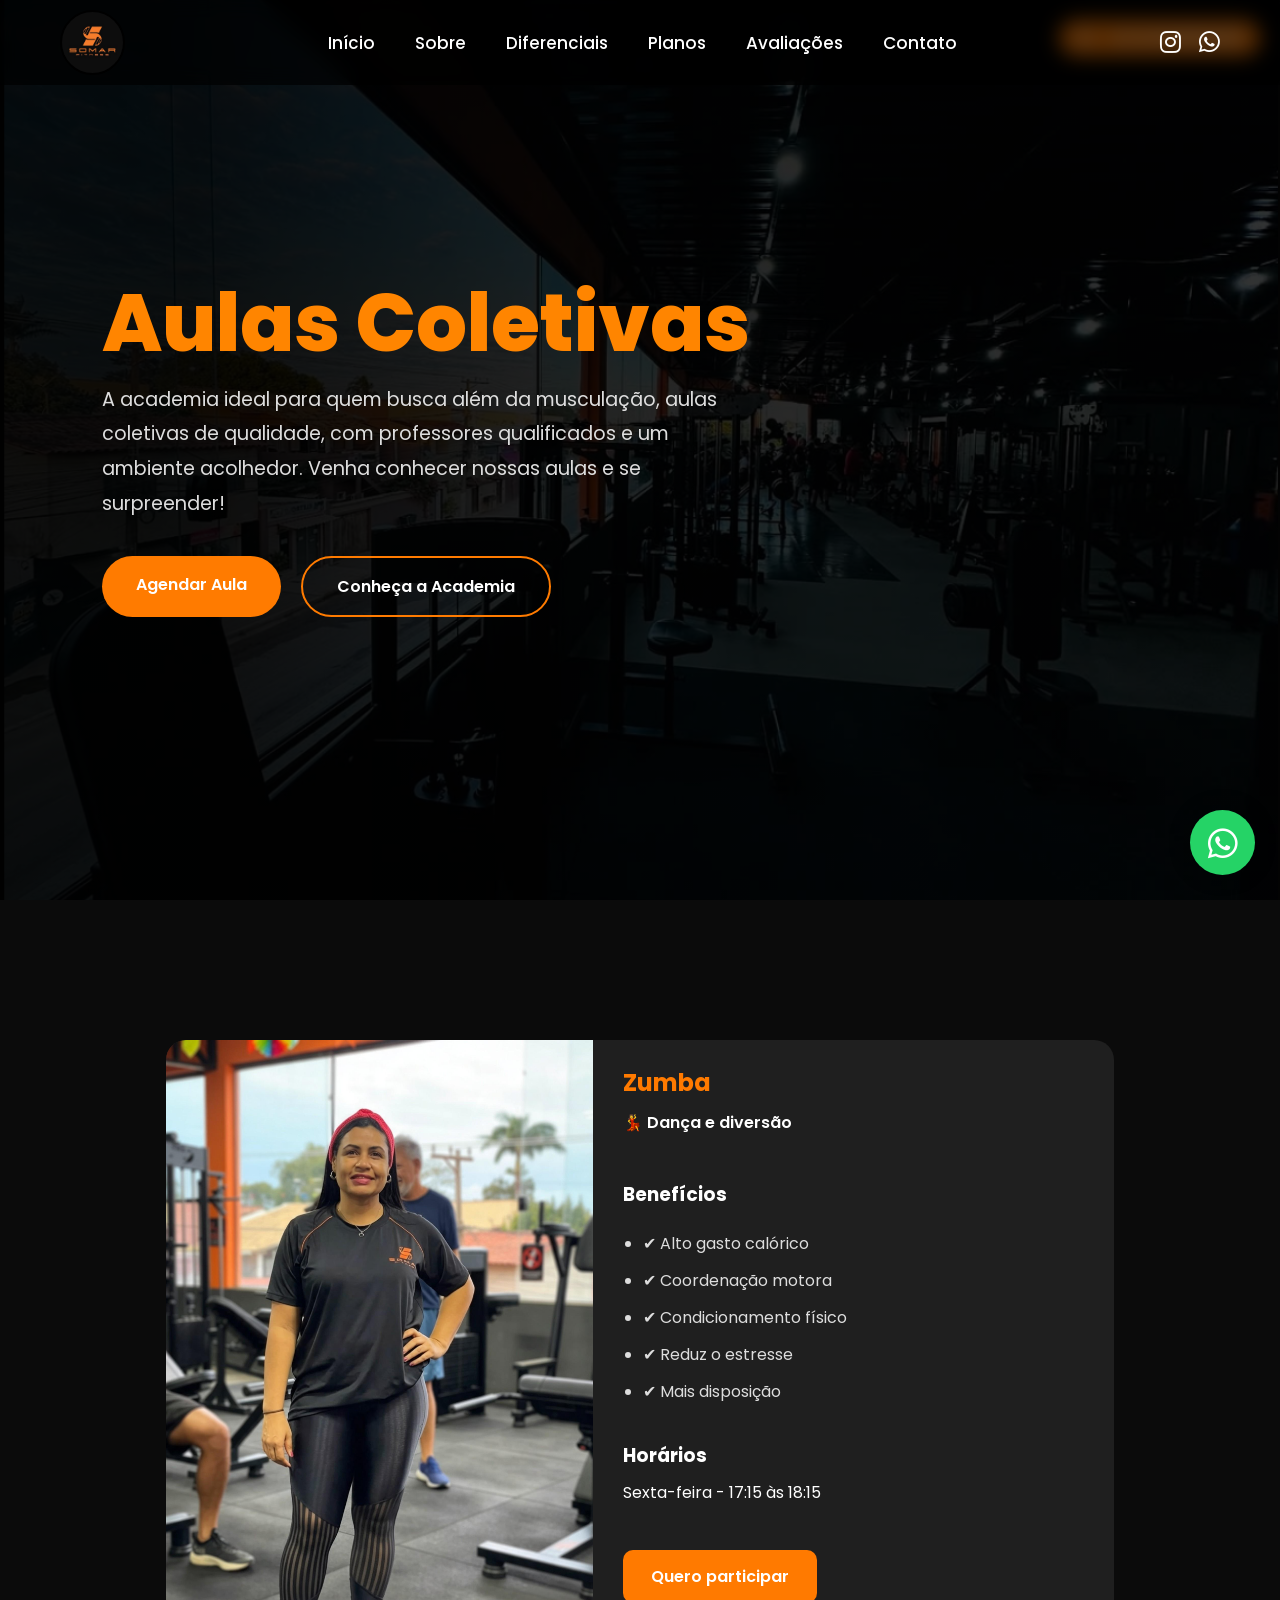
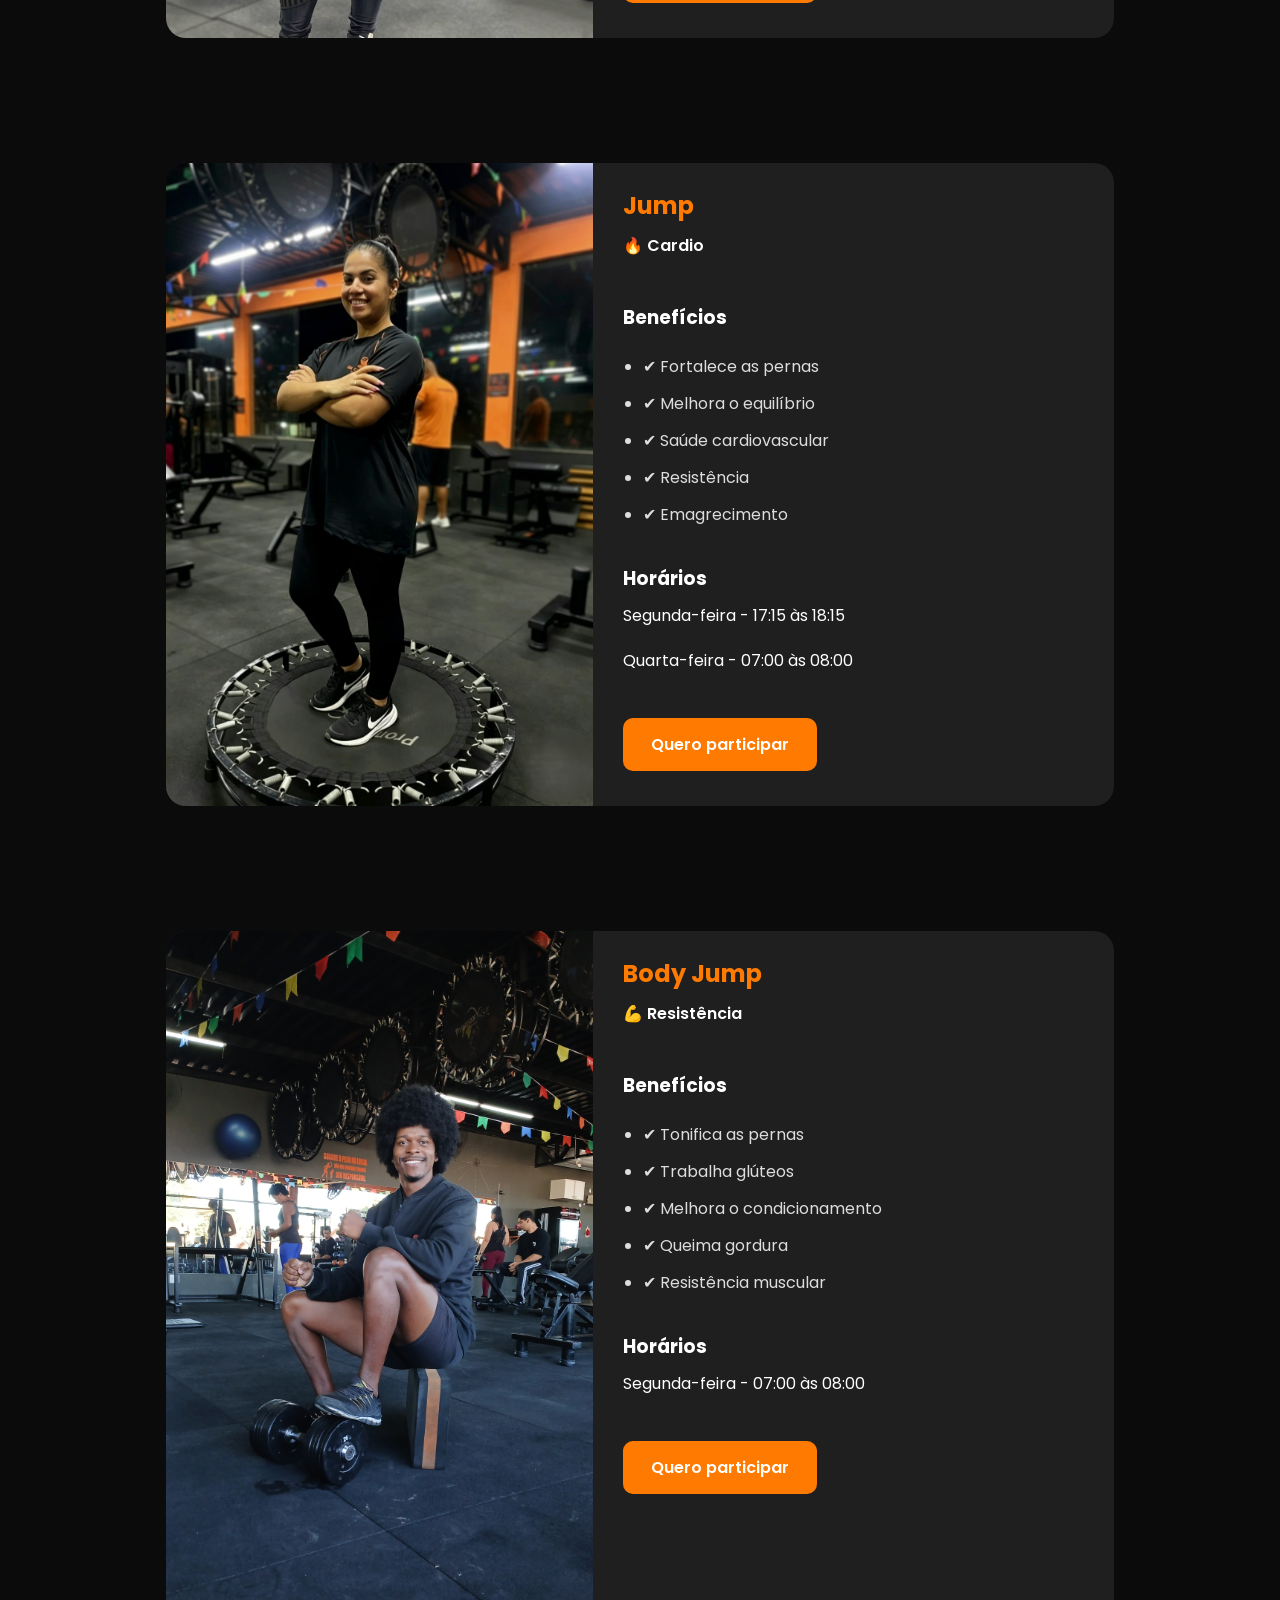
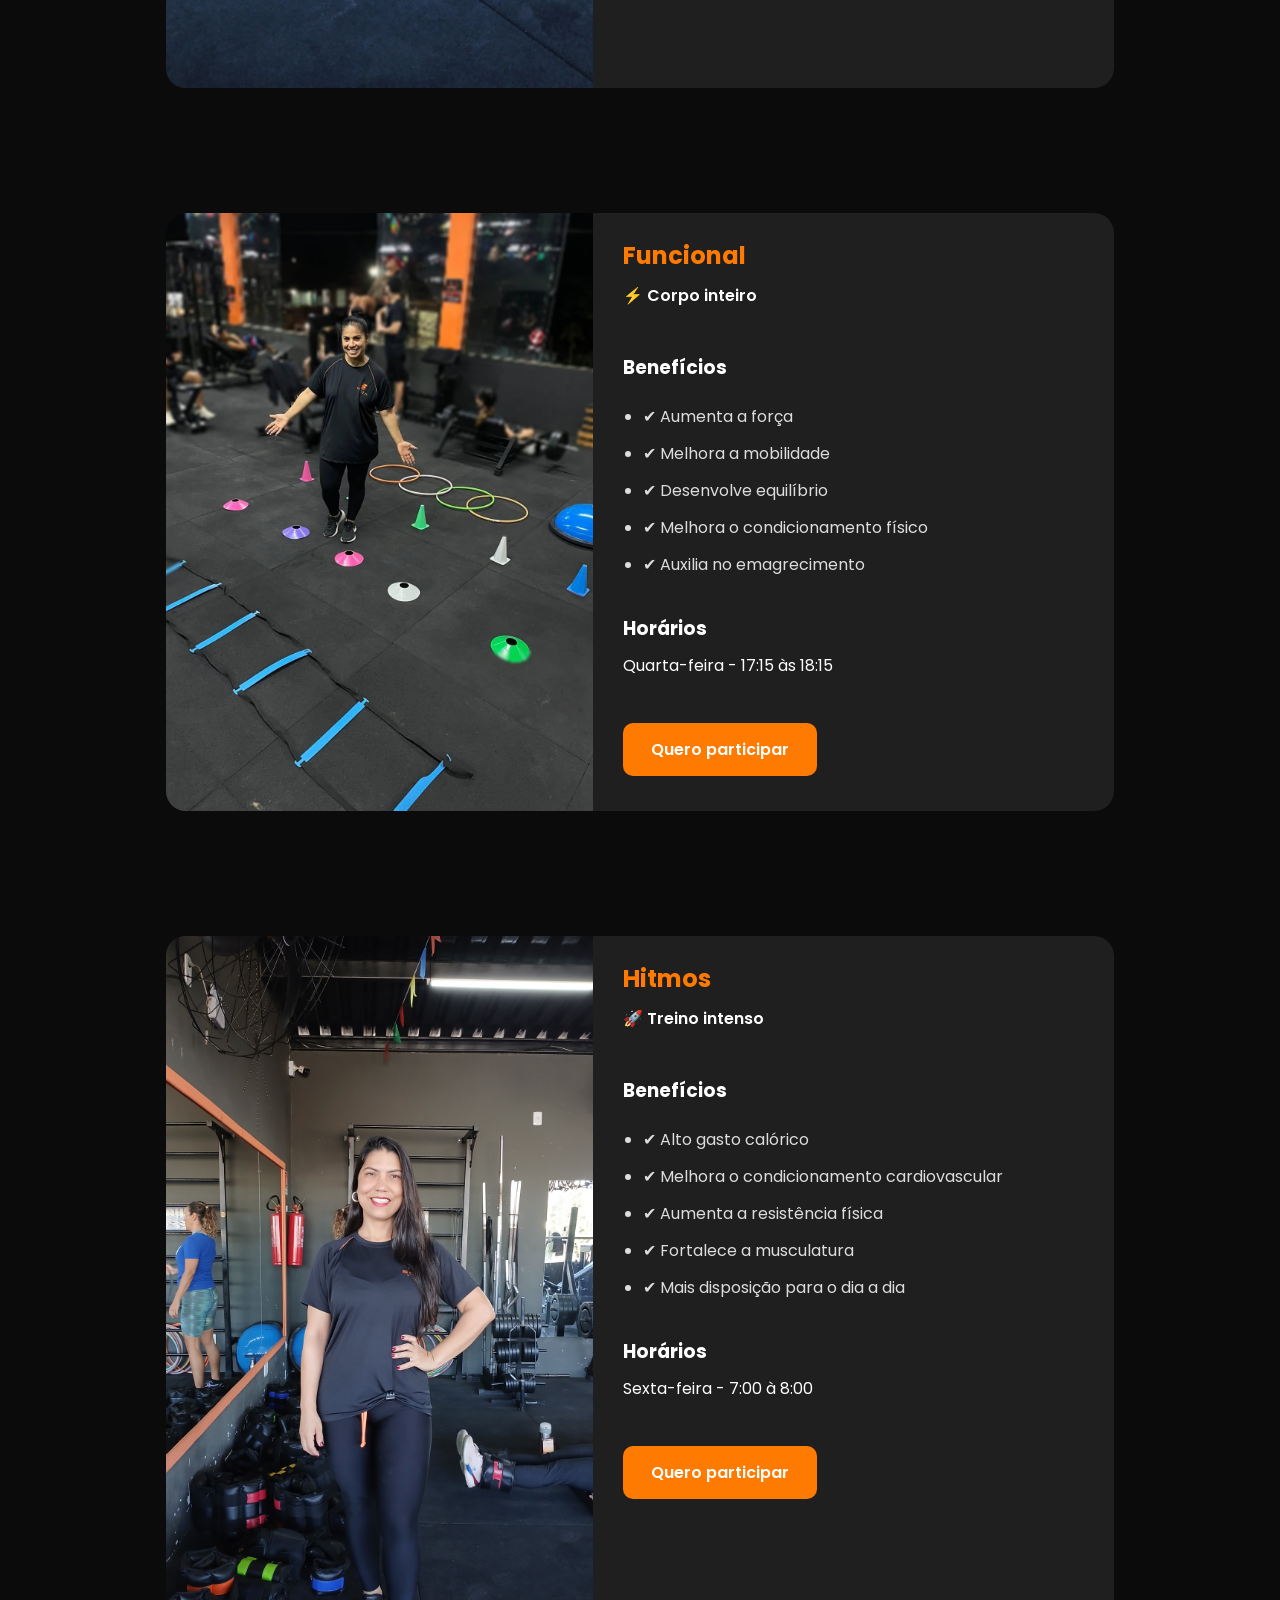
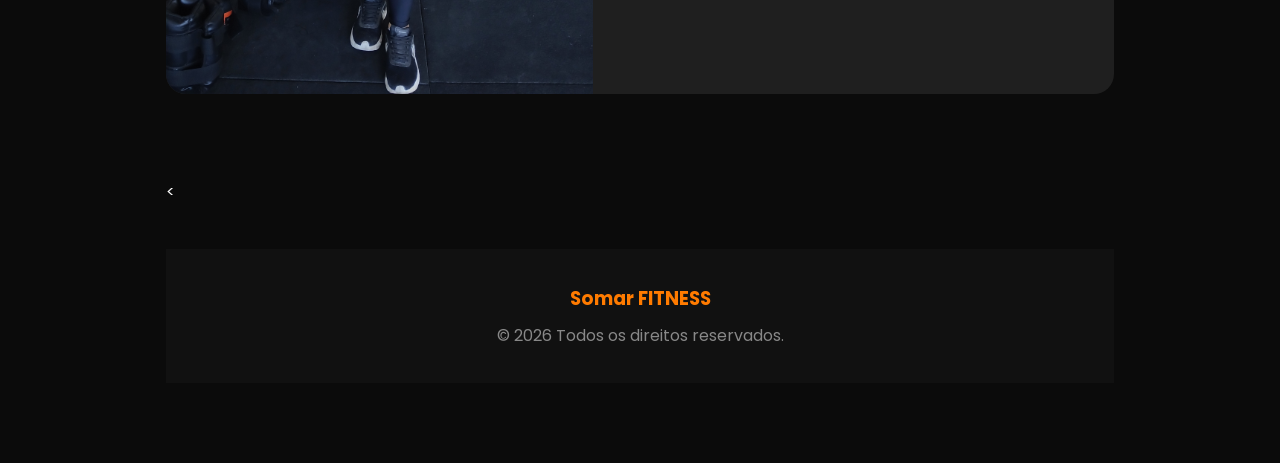
==== commit 2e1959a8: "Atualização" ====
--- a/paginas/aulas.html
+++ b/paginas/aulas.html
@@ -175,7 +175,7 @@
 
         <span class="tag">ALTO GASTO CALÓRICO</span>
 
-        <h2>Jump - Professora Isabela</h2>
+        <h2>Jump</h2>
 
         <p class="categoria">🔥 Cardio</p>
 
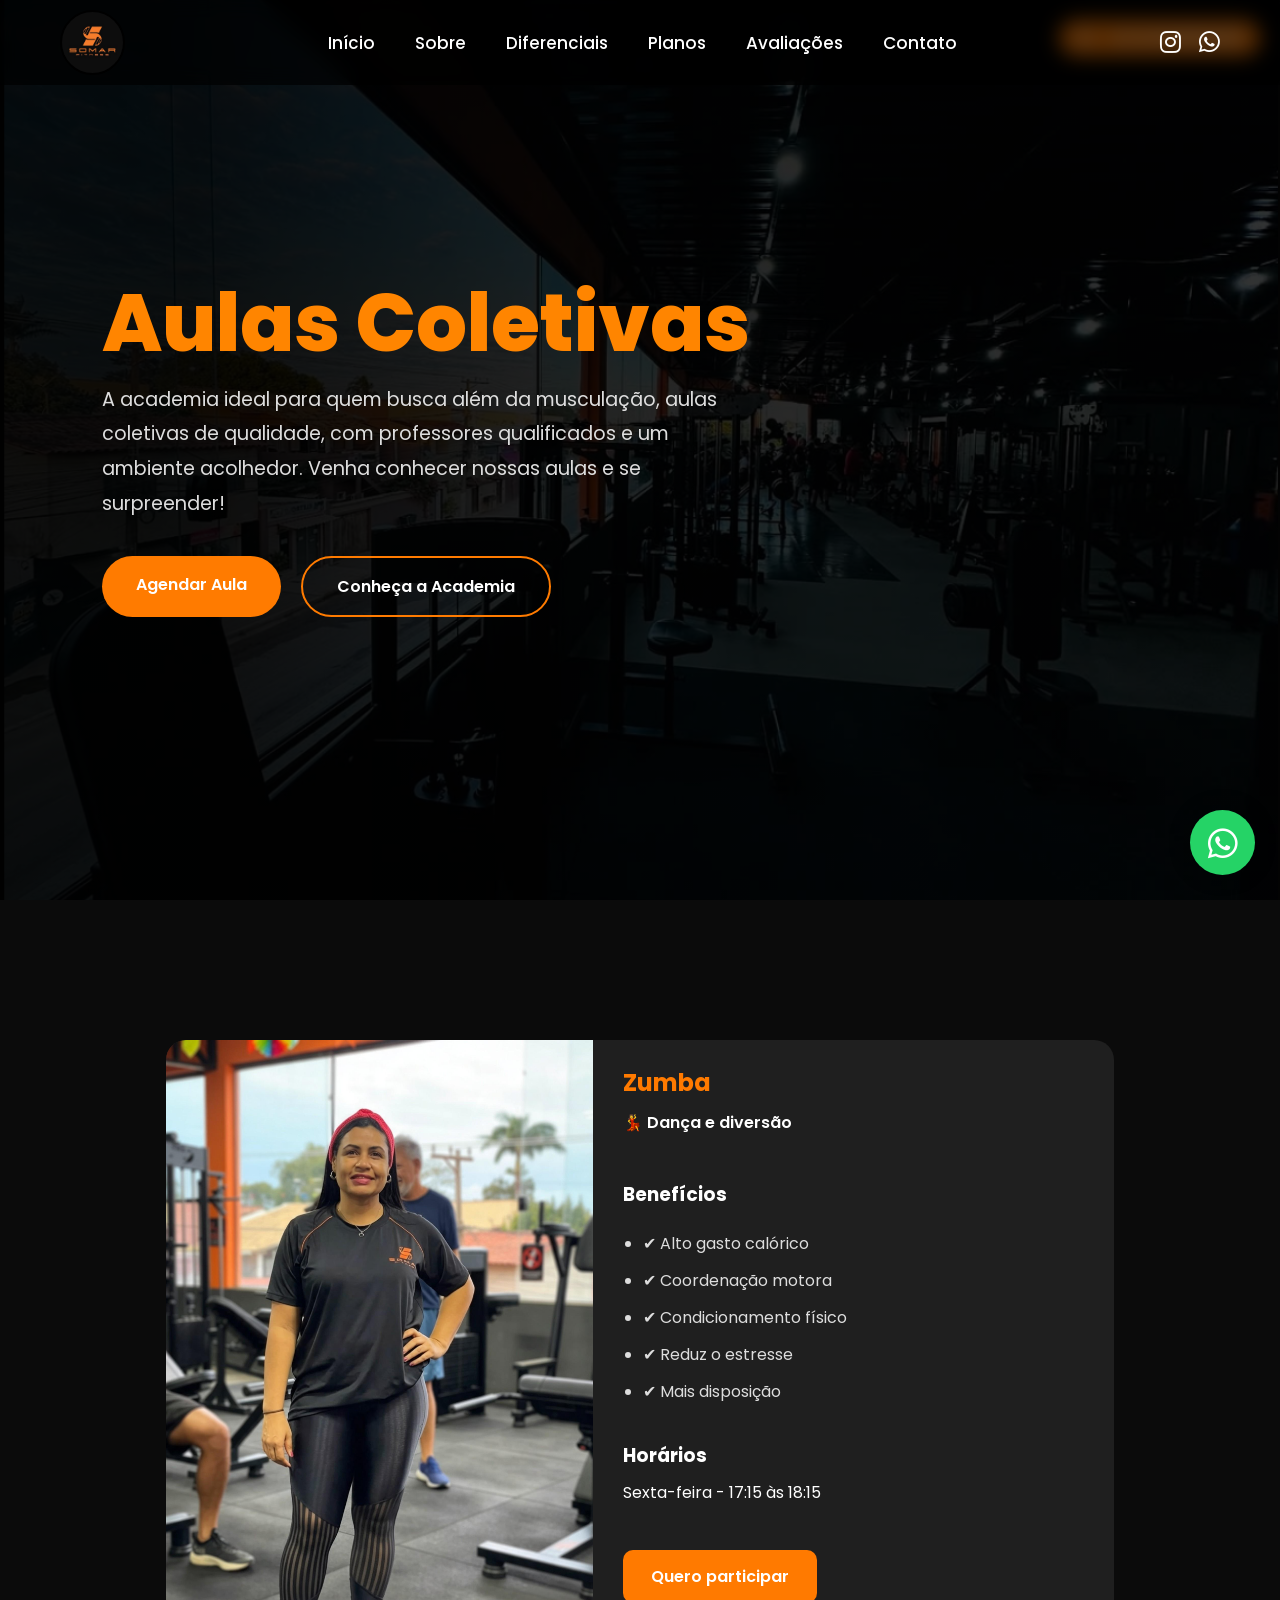
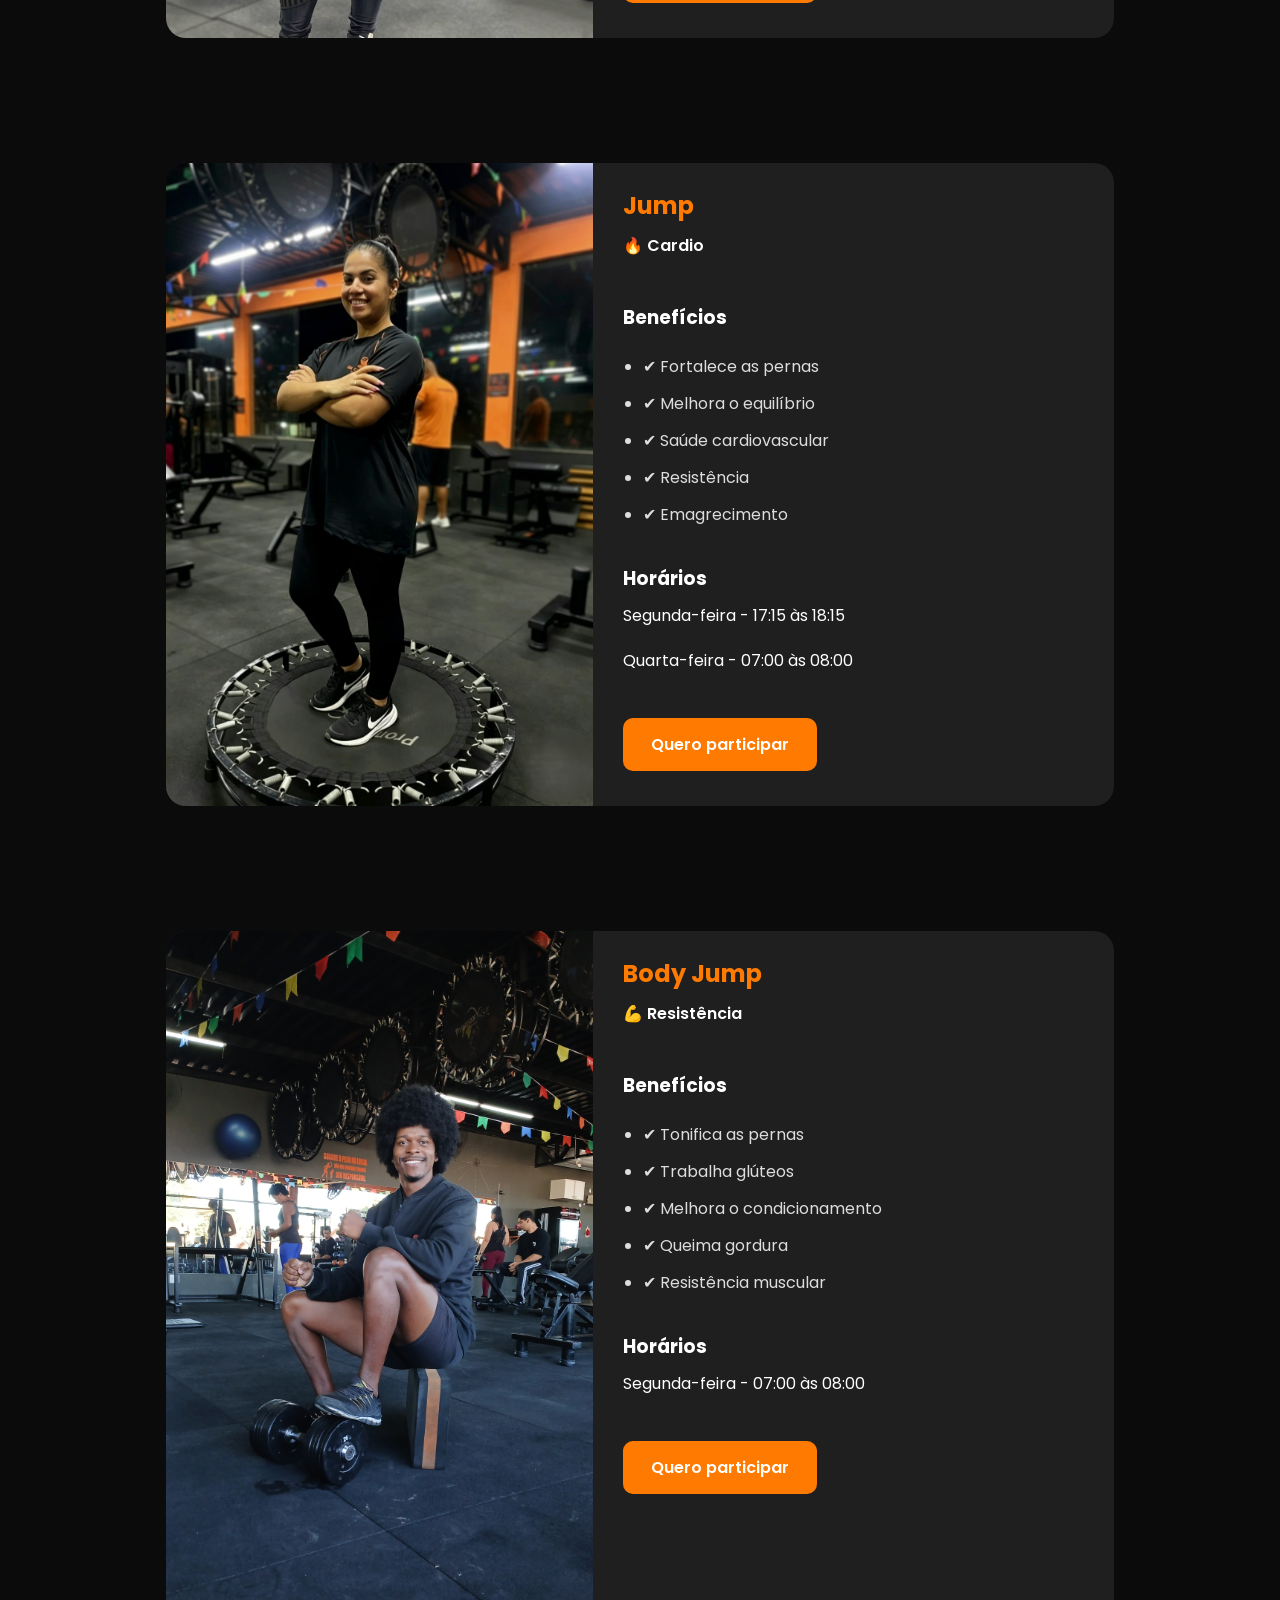
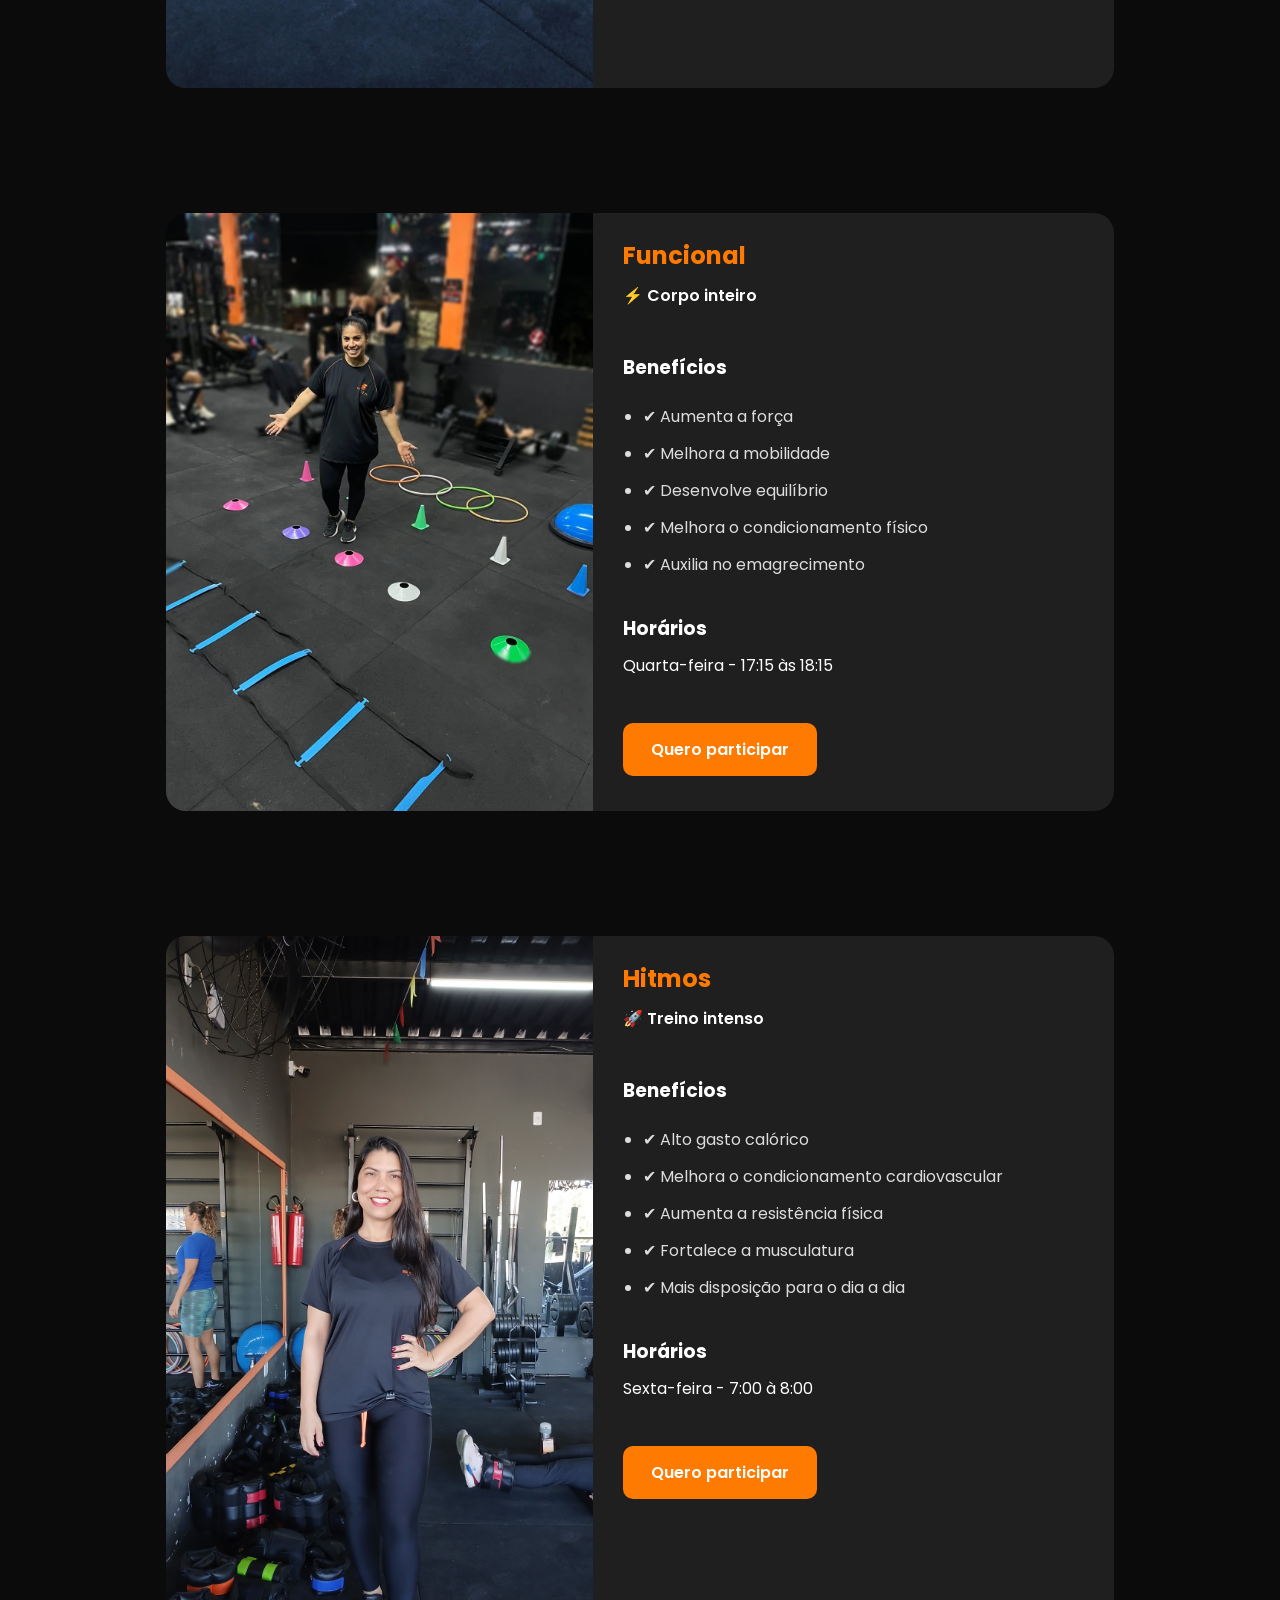
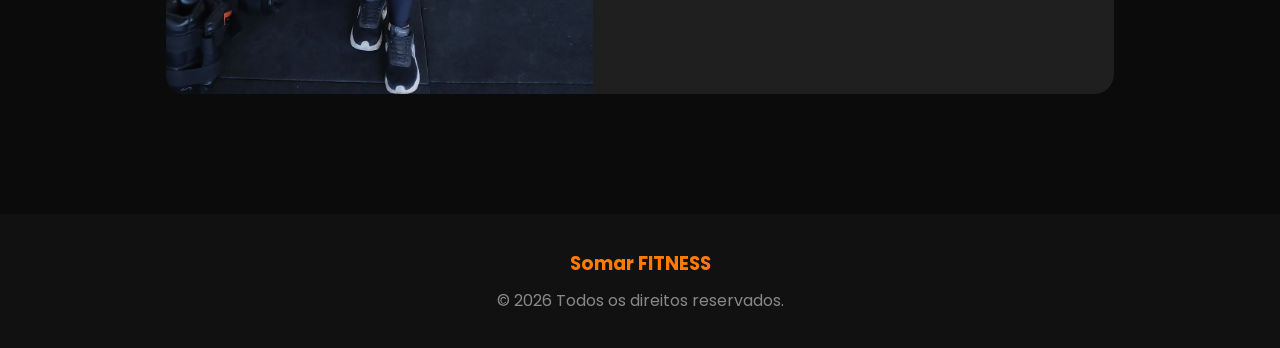
==== commit 8aa81ac3: "Atualizaçãoa" ====
--- a/paginas/aulas.html
+++ b/paginas/aulas.html
@@ -312,7 +312,10 @@
       </div>
 
 </div>
-<
+
+
+</section>
+
 
 <footer>
 
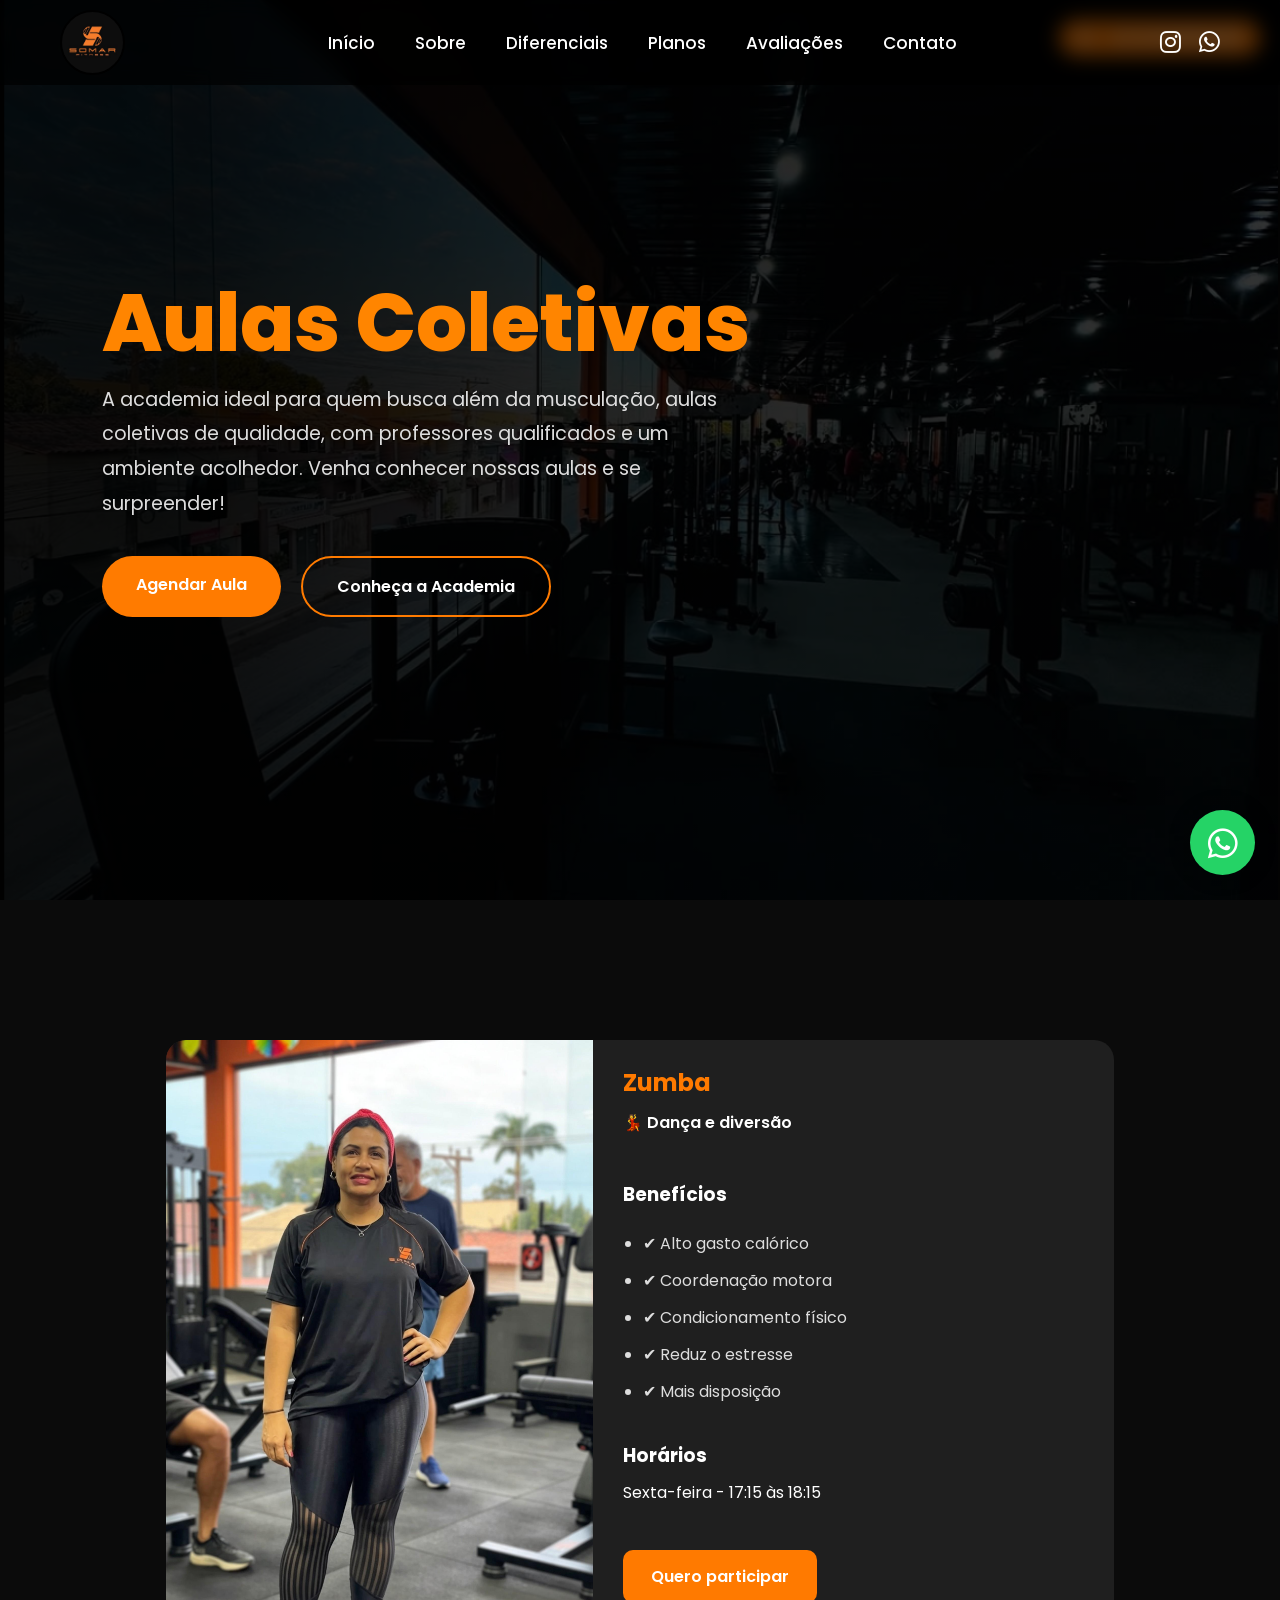
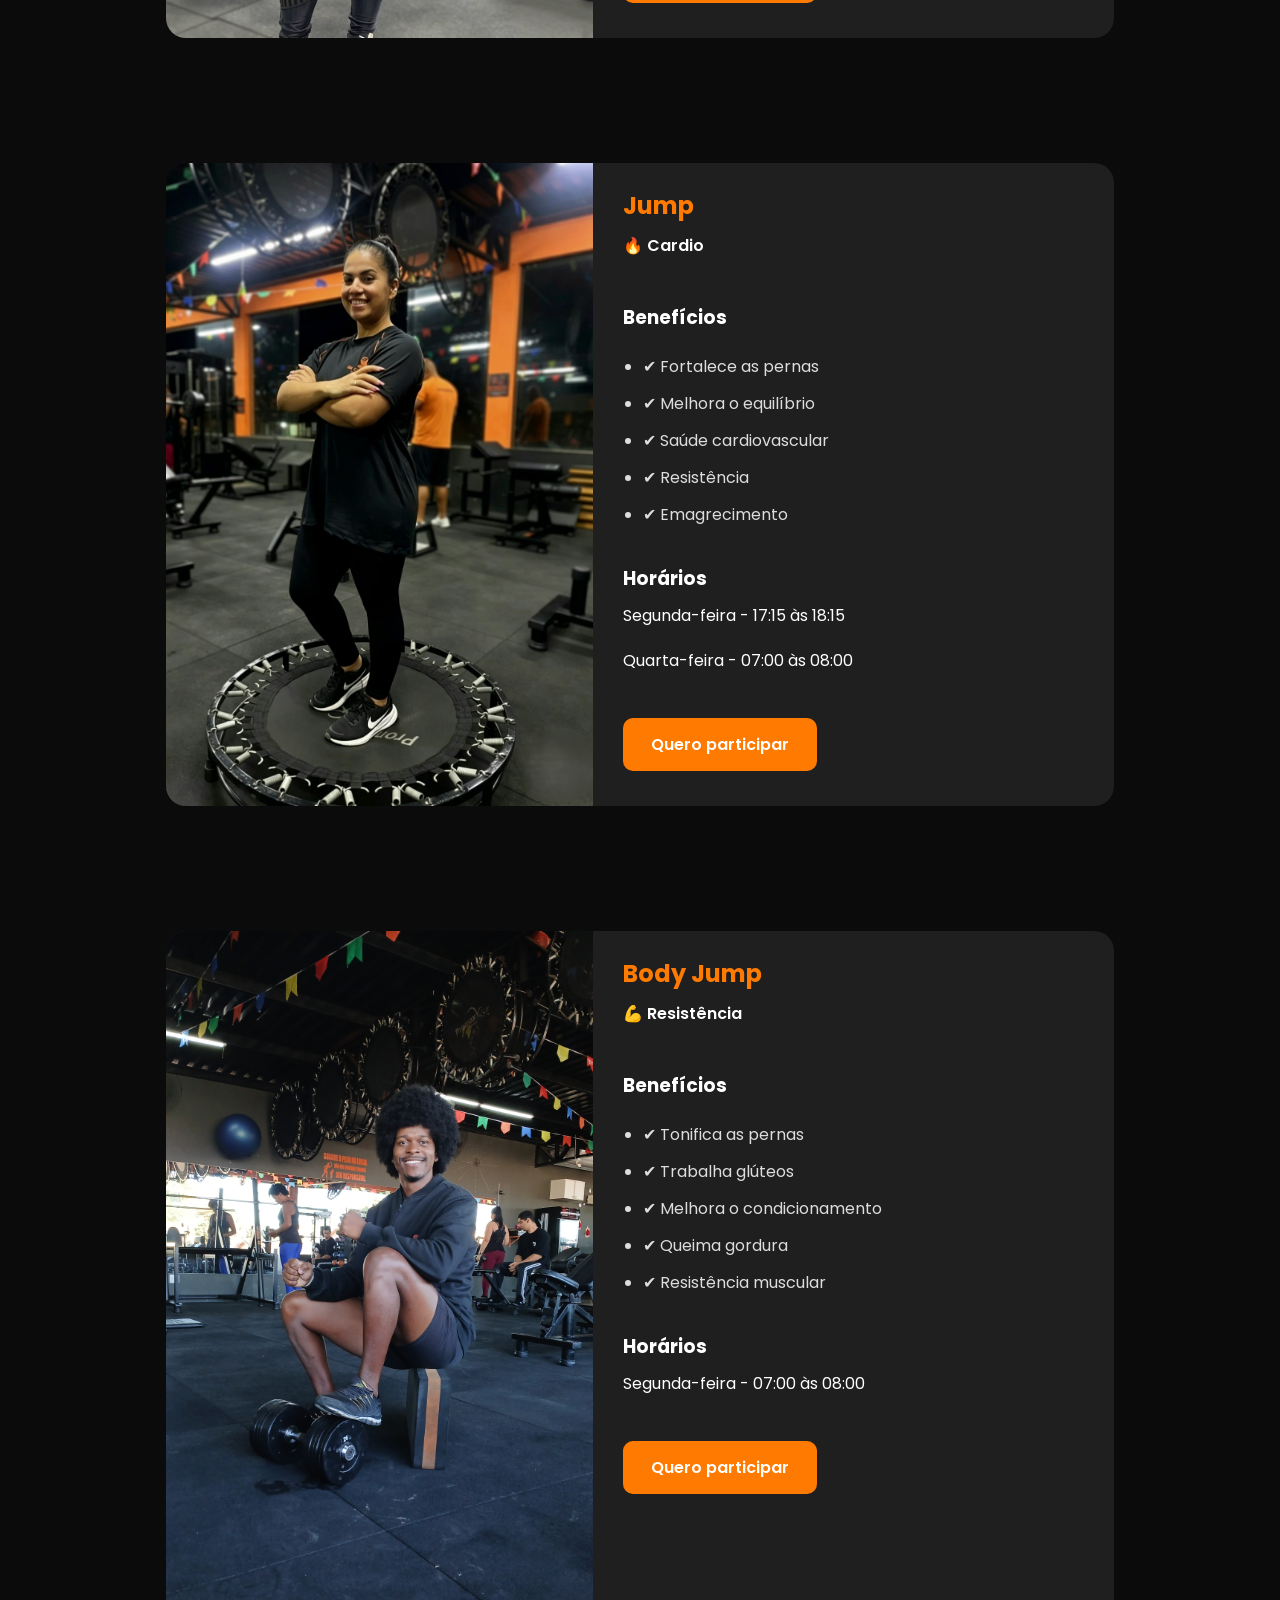
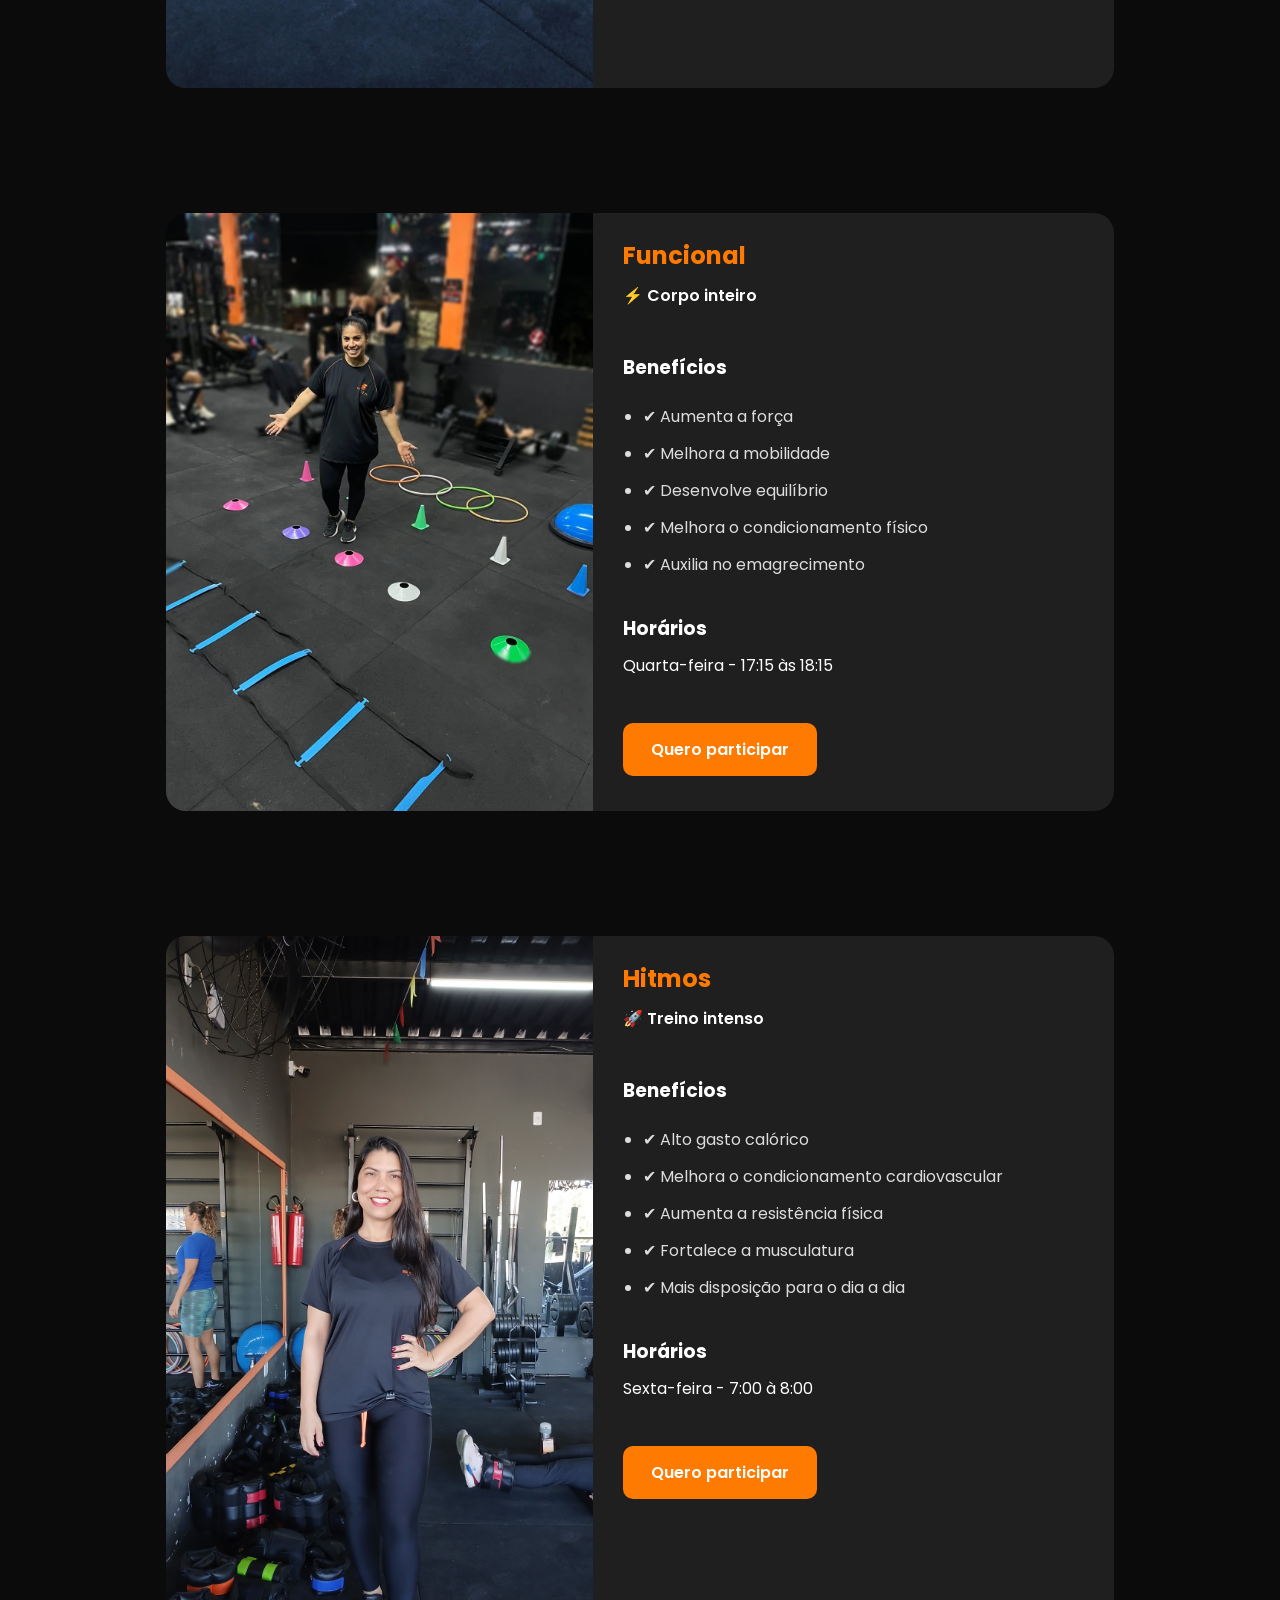
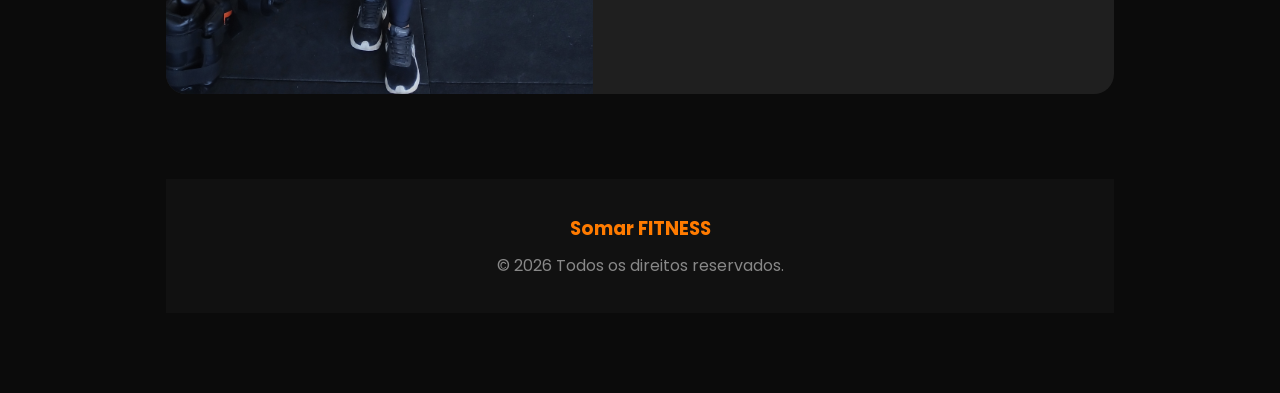
==== commit 2f5b3a57: "Fix footer HTML structure in aulas.html" ====
--- a/paginas/aulas.html
+++ b/paginas/aulas.html
@@ -312,10 +312,7 @@
       </div>
 
 </div>
-
-
-</section>
-
+</selection>
 
 <footer>
 
@@ -334,4 +331,4 @@
 <script src="..\js\script.js"></script>
 
 </body>
-</html>+</html>
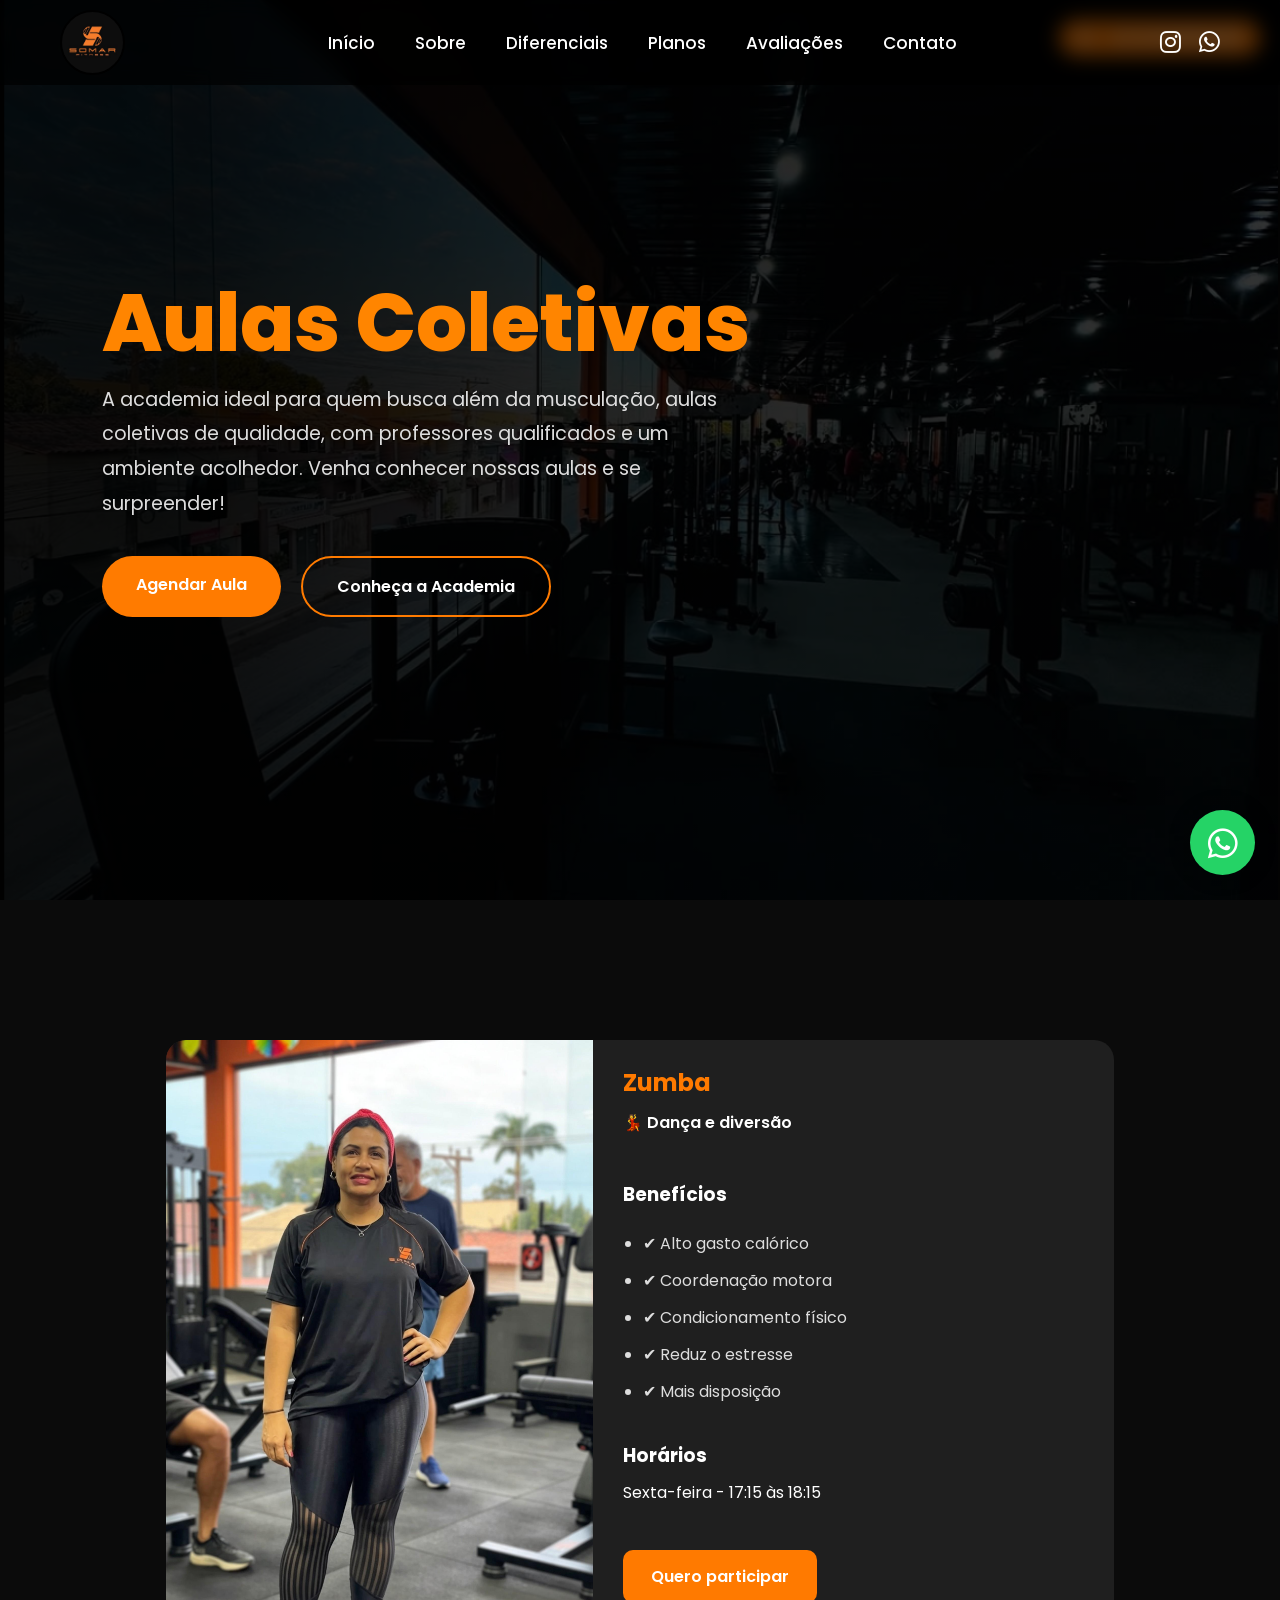
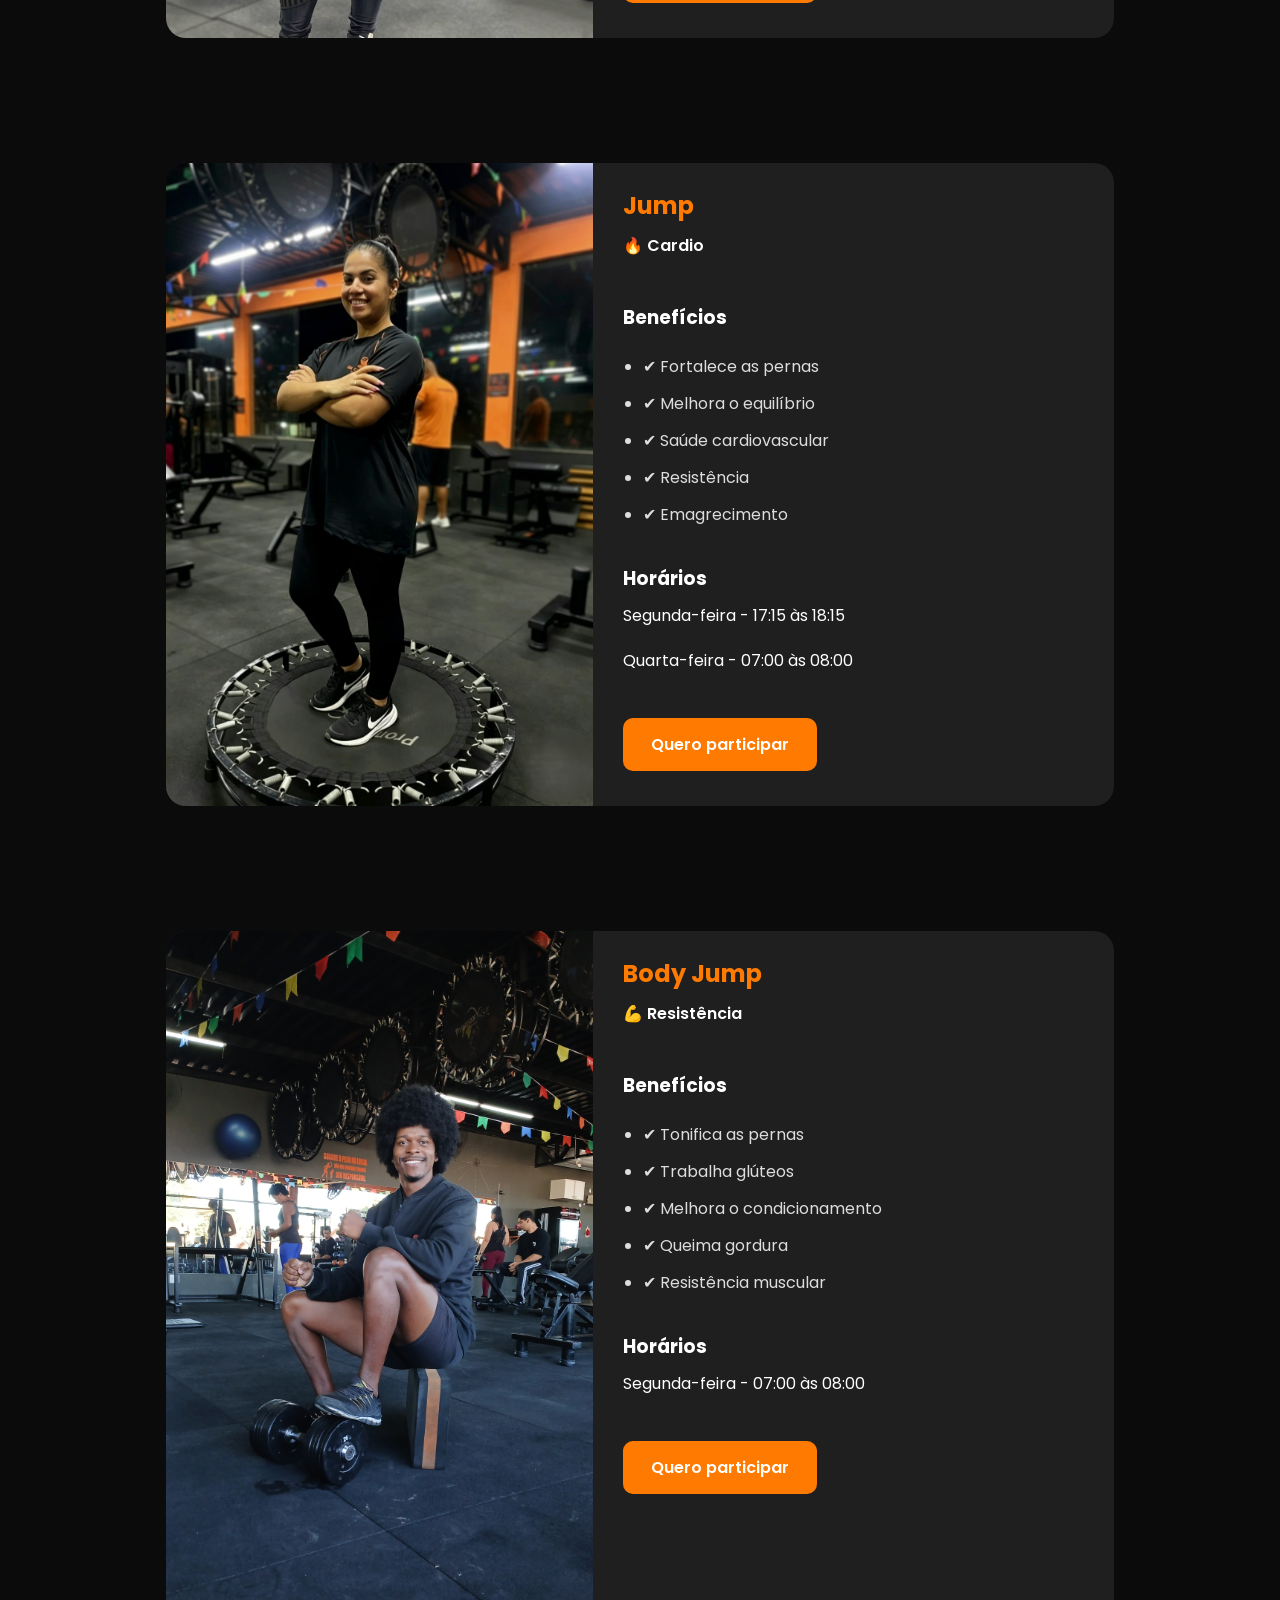
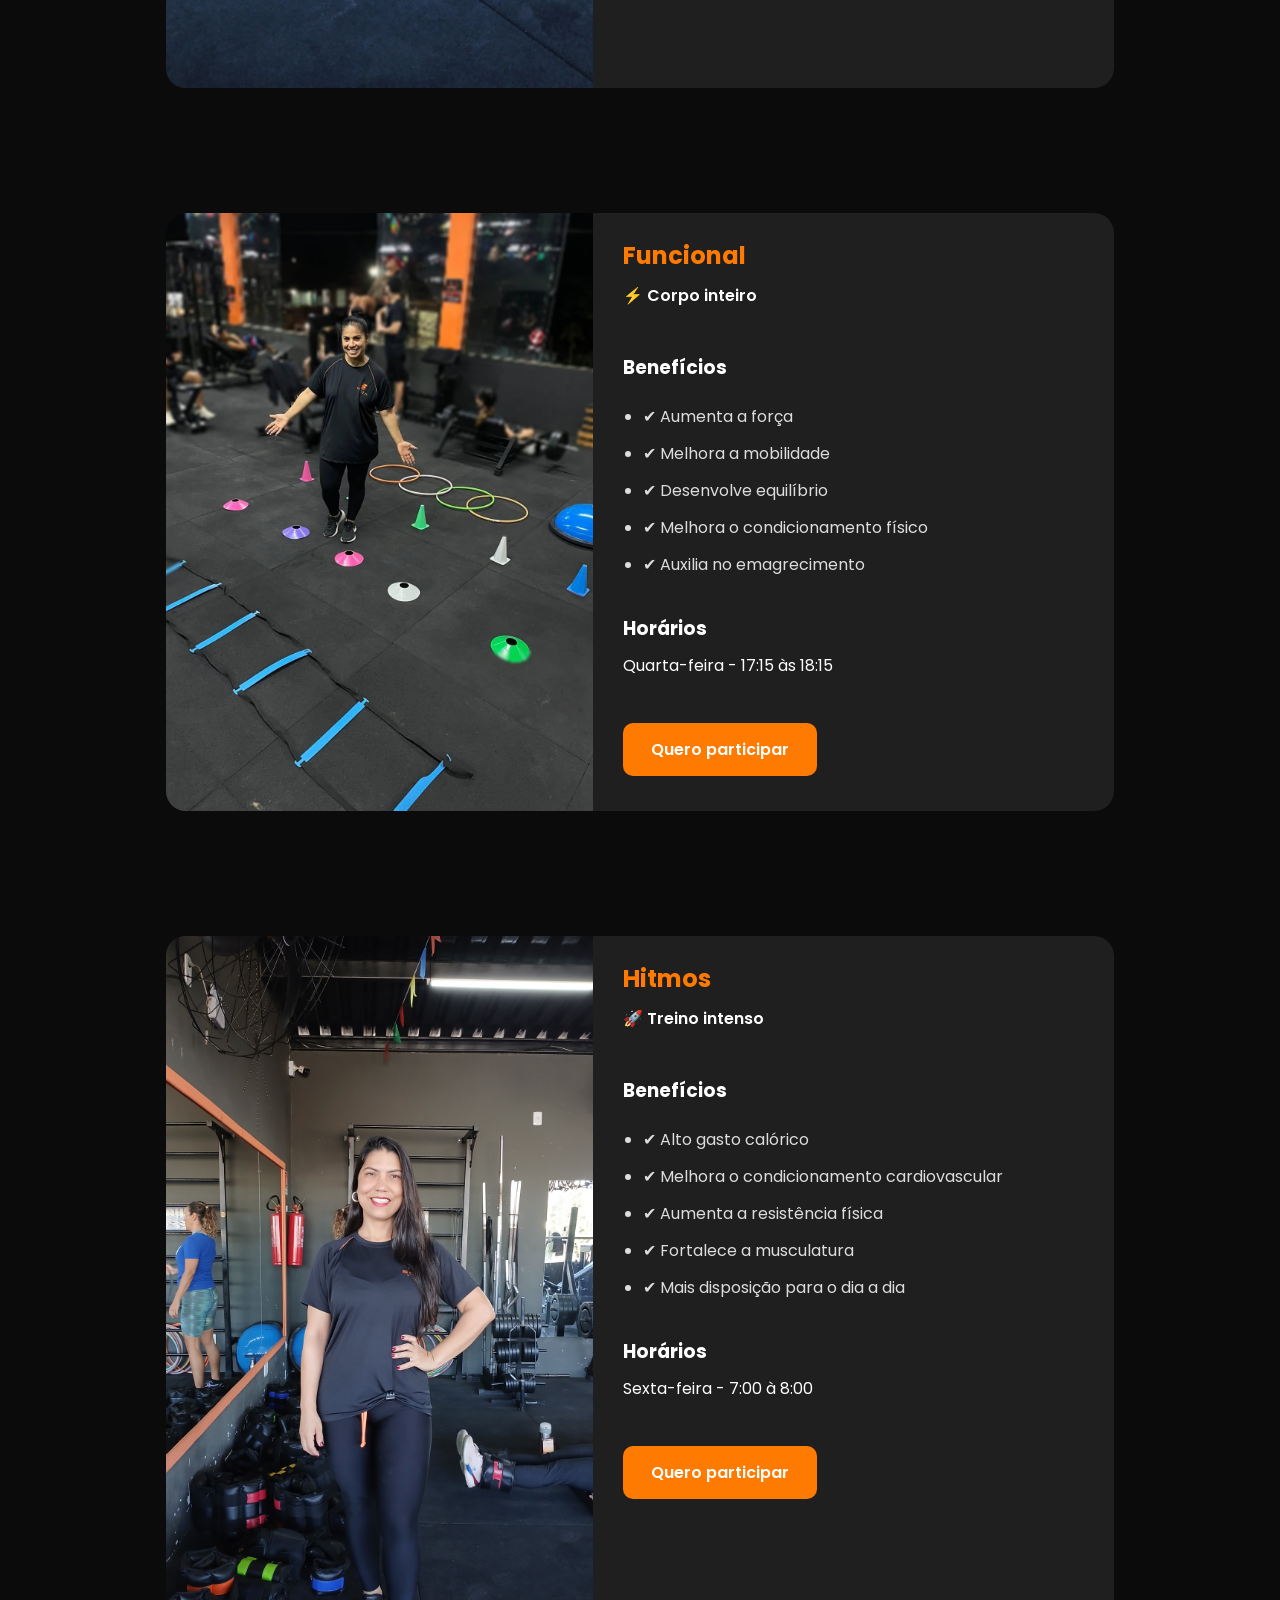
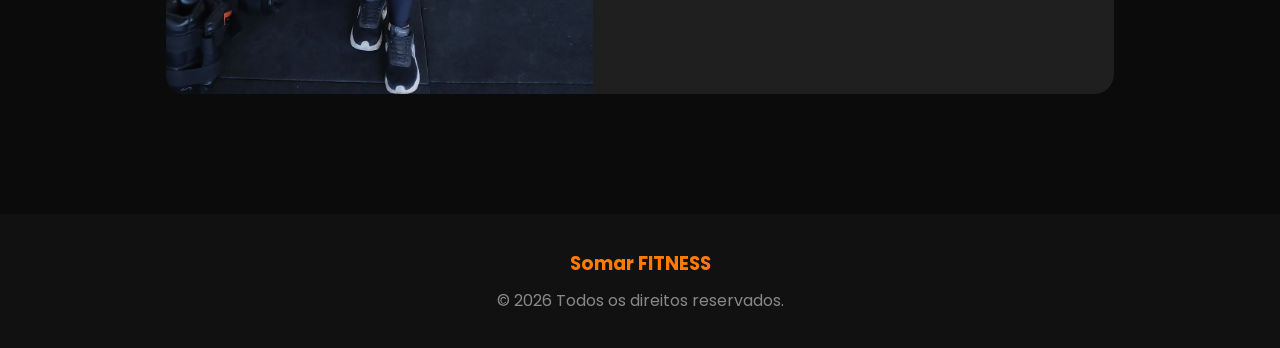
==== commit 1d505e6b: "upload" ====
--- a/paginas/aulas.html
+++ b/paginas/aulas.html
@@ -312,8 +312,11 @@
       </div>
 
 </div>
-</selection>
-
+
+
+</section>
+
+    
 <footer>
 
 <h3>Somar FITNESS</h3>
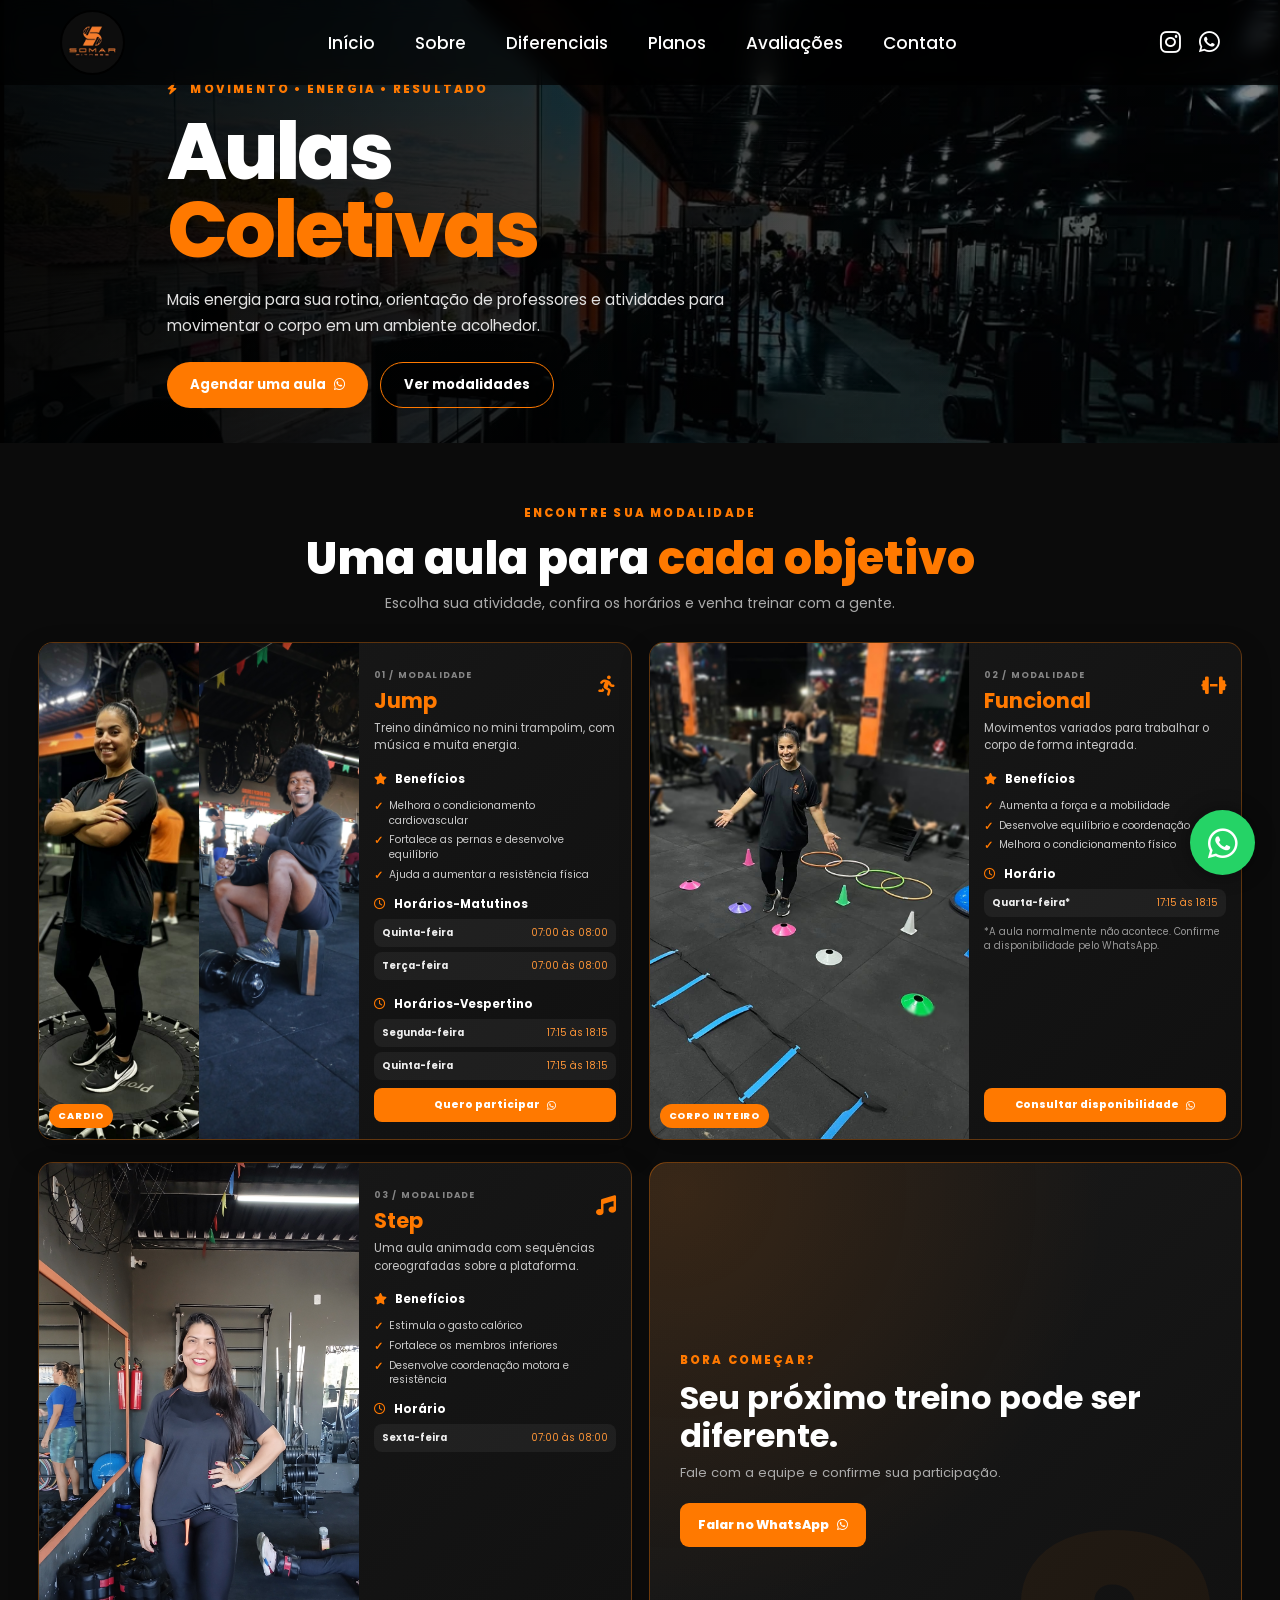
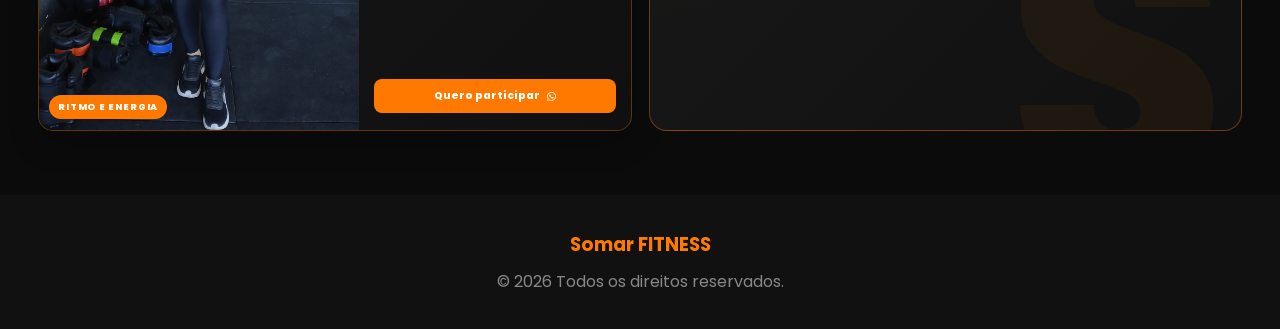
==== commit 70d2615f: "Add files via upload" ====
--- a/paginas/aulas.html
+++ b/paginas/aulas.html
@@ -3,335 +3,198 @@
 <head>
     <meta charset="UTF-8">
     <meta name="viewport" content="width=device-width, initial-scale=1.0">
-   <link rel="icon" type="image/png" href="logo\1784234903025.png">
-
+    <meta name="description" content="Conheça as aulas coletivas da Somar Fitness em Búzios: Jump, Funcional e Step. Confira horários e participe.">
     <title>Aulas Coletivas | Somar Fitness</title>
-    
+
     <link rel="icon" href="../logo/1784234903025.png" type="image/png">
-
-    <link rel="stylesheet" href="..\css\style.css">
-    <link rel="stylesheet" href="..\css\paginas.css">
+    <link rel="stylesheet" href="../css/style.css">
+    <link rel="stylesheet" href="../css/paginas.css">
     <link rel="stylesheet" href="https://cdnjs.cloudflare.com/ajax/libs/font-awesome/6.7.2/css/all.min.css">
-
     <link rel="preconnect" href="https://fonts.googleapis.com">
     <link rel="preconnect" href="https://fonts.gstatic.com" crossorigin>
     <link href="https://fonts.googleapis.com/css2?family=Poppins:wght@300;400;500;600;700;800&display=swap" rel="stylesheet">
-
+    <link rel="stylesheet" href="../css/aulas.css">
 </head>
 <body>
 
 <header id="header">
-
-    <!-- Logo -->
-    <a href="#" class="logo">
-        <img src="..\logo\image.png" alt="Somar Fitness">
+    <a href="../index.html" class="logo">
+        <img src="../logo/image.png" alt="Somar Fitness">
     </a>
 
-    <!-- Menu do PC -->
     <nav>
-
         <a href="../index.html">Início</a>
         <a href="../index.html#sobre">Sobre</a>
         <a href="../index.html#diferenciais">Diferenciais</a>
         <a href="../index.html#planos">Planos</a>
         <a href="../index.html#avaliacoes">Avaliações</a>
         <a href="../index.html#contato">Contato</a>
-
     </nav>
 
-    <!-- Redes sociais -->
     <div class="social">
-
-        <a href="https://instagram.com/somarfitness_bz" target="_blank">
+        <a href="https://instagram.com/somarfitness_bz" target="_blank" rel="noopener" aria-label="Instagram">
             <i class="fab fa-instagram"></i>
         </a>
-
-        <a href="https://wa.me/5522999978030" target="_blank">
+        <a href="https://wa.me/5522999978030" target="_blank" rel="noopener" aria-label="WhatsApp">
             <i class="fab fa-whatsapp"></i>
         </a>
-
     </div>
 
-    <!-- Botão do celular -->
-    <i class="fas fa-bars menu-toggle" id="menuToggle"></i>
-
+    <i class="fas fa-bars menu-toggle" id="menuToggle" aria-label="Abrir menu"></i>
 </header>
 
-<!-- Overlay -->
 <div class="fundo-menu" id="fundoMenu"></div>
 
-<!-- Menu Mobile -->
 <div class="menu-mobile" id="menuMobile">
-
     <div class="menu-mobile-topo">
-
-        <img src="..\logo\image.png" alt="Somar Fitness">
-
+        <img src="../logo/image.png" alt="Somar Fitness">
         <i class="fas fa-times fechar" id="fecharMenu"></i>
-
     </div>
-
-        <a href="../index.html">Início</a>
-        <a href="../index.html#sobre">Sobre</a>
-        <a href="../index.html#diferenciais">Diferenciais</a>
-        <a href="../index.html#planos">Planos</a>
-        <a href="../index.html#avaliacoes">Avaliações</a>
-        <a href="../index.html#contato">Contato</a>
-
-    <a href="https://wa.me/5522999978030?text=Olá! Gostaria de agendar uma aula." class="btn-menu" target="_blank">
-        Agendar Aula
-    </a>
-
+    <a href="../index.html">Início</a>
+    <a href="../index.html#sobre">Sobre</a>
+    <a href="../index.html#diferenciais">Diferenciais</a>
+    <a href="../index.html#planos">Planos</a>
+    <a href="../index.html#avaliacoes">Avaliações</a>
+    <a href="../index.html#contato">Contato</a>
+    <a href="https://wa.me/5522999978030?text=Olá! Gostaria de agendar uma aula." class="btn-menu" target="_blank" rel="noopener">Agendar Aula</a>
     <div class="menu-footer">
-
         <p><i class="fas fa-map-marker-alt"></i> Búzios - RJ</p>
         <p><i class="fab fa-instagram"></i> @somarfitness_bz</p>
         <p><i class="fab fa-whatsapp"></i> (22) 99997-8030</p>
-
     </div>
-
 </div>
 
-
-<div class="overlay"></div>
-<section class="hero">
-
-    <div class="overlay"></div>
-
-    <div class="conteudo">
-
-        <h1>Aulas Coletivas</h1>
-
-        <p>
-            A academia ideal para quem busca além da musculação, aulas coletivas de qualidade, com professores qualificados e um ambiente acolhedor. Venha conhecer nossas aulas e se surpreender!
-        </p>
-
-        <div class="botoes">
-
-            <a href="https://wa.me/5522999978030" target="_blank" class="btn">
-                Agendar Aula
-            </a>
-
-            <a href="#sobre" class="btn2">
-                Conheça a Academia
-            </a>
-
+<main>
+    <section class="hero aulas-hero">
+        <div class="aulas-hero-overlay"></div>
+        <div class="aulas-hero-conteudo">
+            <span class="aulas-eyebrow"><i class="fa-solid fa-bolt"></i> MOVIMENTO • ENERGIA • RESULTADO</span>
+            <h1>Aulas <span>Coletivas</span></h1>
+            <p>Mais energia para sua rotina, orientação de professores e atividades para movimentar o corpo em um ambiente acolhedor.</p>
+            <div class="aulas-botoes">
+                <a href="https://wa.me/5522999978030?text=Olá! Gostaria de conhecer as aulas coletivas da Somar Fitness." target="_blank" rel="noopener" class="aulas-btn-principal">Agendar uma aula <i class="fa-brands fa-whatsapp"></i></a>
+                <a href="#grade-aulas" class="aulas-btn-secundario">Ver modalidades</a>
+            </div>
         </div>
-
-    </div>
-
-
-</section>
-
-
-
-<section class="aulas">
-
-   <div class="aula-card zumba">
-
-       
-         <div class="aula-foto">
-        <img src="../imagens/Catiazumba.png" alt="Zumba">
-         </div>
-
-          <div class="aula-conteudo">
-
-        <span class="tag">MAIS POPULAR</span>
-
-        <h2>Zumba</h2>
-
-        <p class="categoria">💃 Dança e diversão</p>
-
-        <h3>Benefícios</h3>
-
-        <ul>
-            <li>✔ Alto gasto calórico</li>
-            <li>✔ Coordenação motora</li>
-            <li>✔ Condicionamento físico</li>
-            <li>✔ Reduz o estresse</li>
-            <li>✔ Mais disposição</li>
-        </ul>
-
-        <h3>Horários</h3>
-
-        <p>Sexta-feira - 17:15 às 18:15</p>
-
-        <a class="btn-aula"
-        href="https://wa.me/5522999978030?text=Olá! Gostaria de saber mais sobre as aulas de Zumba.">
-        Quero participar
-        </a>
-
-          </div>
-    
-    </div>
-
-    <div class="aula-card jump">
-
-         <div class="aula-foto">
-        <img src="../imagens/ISAJUMP2.jpg" alt="Jump">
-         </div>
-
-            <div class="aula-conteudo">
-
-        <span class="tag">ALTO GASTO CALÓRICO</span>
-
-        <h2>Jump</h2>
-
-        <p class="categoria">🔥 Cardio</p>
-
-        <h3>Benefícios</h3>
-
-        <ul>
-            <li>✔ Fortalece as pernas</li>
-            <li>✔ Melhora o equilíbrio</li>
-            <li>✔ Saúde cardiovascular</li>
-            <li>✔ Resistência</li>
-            <li>✔ Emagrecimento</li>
-        </ul>
-
-        <h3>Horários</h3>
-
-        <p> Segunda-feira - 17:15 às 18:15</p>
-        <p>  Quarta-feira - 07:00 às 08:00</p>
-
-        <a class="btn-aula"
-        href="https://wa.me/5522999978030?text=Olá! Gostaria de saber mais sobre as aulas de Jump.">
-        Quero participar
-        </a>
-            </div>
-
-    </div>
-
-   <div class="aula-card bodyjump">
-
-         <div class="aula-foto">
-        <img src="../imagens/LÉObodyjump.jpg" alt="Body Jump">
-         </div>
-
-          <div class="aula-conteudo">
-
-        <span class="tag">FORTALECIMENTO</span>
-
-        <h2>Body Jump</h2>
-
-        <p class="categoria">💪 Resistência</p>
-
-        <h3>Benefícios</h3>
-
-        <ul>
-            <li>✔ Tonifica as pernas</li>
-            <li>✔ Trabalha glúteos</li>
-            <li>✔ Melhora o condicionamento</li>
-            <li>✔ Queima gordura</li>
-            <li>✔ Resistência muscular</li>
-        </ul>
-
-        
-        <h3>Horários</h3>
-
-        <p>Segunda-feira - 07:00 às 08:00</p>
-
-
-        <a class="btn-aula"
-        href="https://wa.me/5522999978030?text=Olá! Gostaria de saber mais sobre as aulas de Body Jump.">
-        Quero participar
-        </a>
-
-          </div>
-    </div>
-
-    <div class="aula-card funcional">
-
-         <div class="aula-foto">
-        <img src="../imagens/FUNCIONALISA.jpg" alt="Funcional">
-         </div>
-
-          <div class="aula-conteudo">
-
-    <span class="tag">CORPO INTEIRO</span>
-
-    <h2>Funcional</h2>
-
-    <p class="categoria">⚡ Corpo inteiro</p>
-
-    <h3>Benefícios</h3>
-
-    <ul>
-        <li>✔ Aumenta a força</li>
-        <li>✔ Melhora a mobilidade</li>
-        <li>✔ Desenvolve equilíbrio</li>
-        <li>✔ Melhora o condicionamento físico</li>
-        <li>✔ Auxilia no emagrecimento</li>
-    </ul>
-
-    <h3>Horários</h3>
-
-    <p>Quarta-feira - 17:15 às 18:15</p>
-
-    <a class="btn-aula"
-    href="https://wa.me/5522999978030?text=Olá! Gostaria de saber mais sobre as aulas de Funcional da Somar Fitness.">
-    Quero participar
-    </a>
-    
-          </div>
-</div>
-
-<div class="aula-card hitmix">
-
-     <div class="aula-foto">
-    <img src="../imagens/Fabiana.jpg" alt="Hitmix">
-     </div>
-
-      <div class="aula-conteudo">
-
-    <span class="tag">ALTA INTENSIDADE</span>
-
-    <h2>Hitmos</h2>
-
-    <p class="categoria">🚀 Treino intenso</p>
-
-    <h3>Benefícios</h3>
-
-    <ul>
-        <li>✔ Alto gasto calórico</li>
-        <li>✔ Melhora o condicionamento cardiovascular</li>
-        <li>✔ Aumenta a resistência física</li>
-        <li>✔ Fortalece a musculatura</li>
-        <li>✔ Mais disposição para o dia a dia</li>
-    </ul>
-
-    <h3>Horários</h3>
-
-    <p>Sexta-feira - 7:00 à 8:00</p>
-
-    <a class="btn-aula"
-    href="https://wa.me/5522999978030?text=Olá! Gostaria de saber mais sobre as aulas de Hitmix da Somar Fitness.">
-    Quero participar
-    </a>
-
-      </div>
-
-</div>
-
-
-</section>
-
-    
+    </section>
+
+    <section class="aulas-area" id="grade-aulas">
+        <div class="aulas-cabecalho">
+            <span class="aulas-kicker">ENCONTRE SUA MODALIDADE</span>
+            <h2>Uma aula para <span>cada objetivo</span></h2>
+            <p>Escolha sua atividade, confira os horários e venha treinar com a gente.</p>
+        </div>
+
+        <div class="aulas-grid">
+            <!-- JUMP: dois professores -->
+            <article class="aula-card-nova aula-card-jump">
+                <div class="aula-foto-dupla">
+                    <div class="aula-foto-metade">
+                        <img src="../imagens/ISAJUMP2.jpg" alt="Professora de Jump da Somar Fitness" loading="lazy">
+                    </div>
+                    <div class="aula-foto-metade">
+                        <img src="../imagens/LÉObodyjump.jpg" alt="Professor de Jump da Somar Fitness" loading="lazy">
+                    </div>
+                    <span class="aula-selo">CARDIO</span>
+                </div>
+                <div class="aula-card-conteudo">
+                    <div class="aula-titulo-linha">
+                        <div><span class="aula-numero">01 / MODALIDADE</span><h3>Jump</h3></div>
+                        <i class="fa-solid fa-person-running"></i>
+                    </div>
+                    <p class="aula-descricao">Treino dinâmico no mini trampolim, com música e muita energia.</p>
+                    <h4><i class="fa-solid fa-star"></i> Benefícios</h4>
+                    <ul class="aula-beneficios">
+                        <li>Melhora o condicionamento cardiovascular</li>
+                        <li>Fortalece as pernas e desenvolve equilíbrio</li>
+                        <li>Ajuda a aumentar a resistência física</li>
+                    </ul>
+                    <h4><i class="fa-regular fa-clock"></i> Horários-Matutinos</h4>
+                    <div class="horarios-aula">
+                        <span><b>Quinta-feira</b><small>07:00 às 08:00</small></span>
+                        <span><b>Terça-feira</b><small>07:00 às 08:00</small></span>
+                    </div>
+                    <h4><i class="fa-regular fa-clock"></i> Horários-Vespertino</h4>
+                    <div class="horarios-aula">
+                        <span><b>Segunda-feira</b><small>17:15 às 18:15</small></span>
+                        <span><b>Quinta-feira</b><small>17:15 às 18:15</small></span>
+                    </div>
+                    <a class="btn-aula-nova" href="https://wa.me/5522999978030?text=Olá! Gostaria de participar das aulas de Jump da Somar Fitness." target="_blank" rel="noopener">Quero participar <i class="fa-brands fa-whatsapp"></i></a>
+                </div>
+            </article>
+
+            <article class="aula-card-nova">
+                <div class="aula-imagem">
+                    <img src="../imagens/FUNCIONALISA.jpg" alt="Aula coletiva de treinamento funcional" loading="lazy">
+                    <span class="aula-selo">CORPO INTEIRO</span>
+                </div>
+                <div class="aula-card-conteudo">
+                    <div class="aula-titulo-linha">
+                        <div><span class="aula-numero">02 / MODALIDADE</span><h3>Funcional</h3></div>
+                        <i class="fa-solid fa-dumbbell"></i>
+                    </div>
+                    <p class="aula-descricao">Movimentos variados para trabalhar o corpo de forma integrada.</p>
+                    <h4><i class="fa-solid fa-star"></i> Benefícios</h4>
+                    <ul class="aula-beneficios">
+                        <li>Aumenta a força e a mobilidade</li>
+                        <li>Desenvolve equilíbrio e coordenação</li>
+                        <li>Melhora o condicionamento físico</li>
+                    </ul>
+                    <h4><i class="fa-regular fa-clock"></i> Horário</h4>
+                    <div class="horarios-aula">
+                        <span><b>Quarta-feira*</b><small>17:15 às 18:15</small></span>
+                    </div>
+                    <p class="aula-observacao">*A aula normalmente não acontece. Confirme a disponibilidade pelo WhatsApp.</p>
+                    <a class="btn-aula-nova" href="https://wa.me/5522999978030?text=Olá! Gostaria de confirmar a disponibilidade da aula de Funcional." target="_blank" rel="noopener">Consultar disponibilidade <i class="fa-brands fa-whatsapp"></i></a>
+                </div>
+            </article>
+
+            <article class="aula-card-nova">
+                <div class="aula-imagem">
+                    <img src="../imagens/Fabiana.jpg" alt="Aula coletiva de Step" loading="lazy">
+                    <span class="aula-selo">RITMO E ENERGIA</span>
+                </div>
+                <div class="aula-card-conteudo">
+                    <div class="aula-titulo-linha">
+                        <div><span class="aula-numero">03 / MODALIDADE</span><h3>Step</h3></div>
+                        <i class="fa-solid fa-music"></i>
+                    </div>
+                    <p class="aula-descricao">Uma aula animada com sequências coreografadas sobre a plataforma.</p>
+                    <h4><i class="fa-solid fa-star"></i> Benefícios</h4>
+                    <ul class="aula-beneficios">
+                        <li>Estimula o gasto calórico</li>
+                        <li>Fortalece os membros inferiores</li>
+                        <li>Desenvolve coordenação motora e resistência</li>
+                    </ul>
+                    <h4><i class="fa-regular fa-clock"></i> Horário</h4>
+                    <div class="horarios-aula">
+                        <span><b>Sexta-feira</b><small>07:00 às 08:00</small></span>
+                    </div>
+                    <a class="btn-aula-nova" href="https://wa.me/5522999978030?text=Olá! Gostaria de participar das aulas de Step da Somar Fitness." target="_blank" rel="noopener">Quero participar <i class="fa-brands fa-whatsapp"></i></a>
+                </div>
+            </article>
+
+            <aside class="aulas-cta">
+                <div>
+                    <span class="aulas-kicker">BORA COMEÇAR?</span>
+                    <h2>Seu próximo treino pode ser diferente.</h2>
+                    <p>Fale com a equipe e confirme sua participação.</p>
+                </div>
+                <a href="https://wa.me/5522999978030?text=Olá! Quero saber mais sobre as aulas coletivas." target="_blank" rel="noopener">Falar no WhatsApp <i class="fa-brands fa-whatsapp"></i></a>
+            </aside>
+        </div>
+    </section>
+</main>
+
 <footer>
-
-<h3>Somar FITNESS</h3>
-
-<p>© 2026 Todos os direitos reservados.</p>
-
+    <h3>Somar FITNESS</h3>
+    <p>© 2026 Todos os direitos reservados.</p>
 </footer>
 
-<a href="https://wa.me/5522999978030" class="whats" target="_blank">
-
-<i class="fab fa-whatsapp"></i>
-
+<a href="https://wa.me/5522999978030" class="whats" target="_blank" rel="noopener" aria-label="Fale conosco pelo WhatsApp">
+    <i class="fab fa-whatsapp"></i>
 </a>
 
-<script src="..\js\script.js"></script>
-
+<script src="../js/script.js"></script>
 </body>
 </html>
--- a/css/style.css
+++ b/css/style.css
@@ -0,0 +1,1388 @@
+/* ==========================
+   RESET
+========================== */
+
+*{
+    margin:0;
+    padding:0;
+    box-sizing:border-box;
+    font-family:'Poppins',sans-serif;
+    scroll-behavior:smooth;
+}
+
+body{
+    background:#0b0b0b;
+    color:#fff;
+    overflow-x:hidden;
+}
+
+/* ==========================
+   HEADER
+========================== */
+
+header{
+    position:fixed;
+    top:0;
+    left:0;
+    width:100%;
+    height:85px;
+    padding:0 60px;
+    display:flex;
+    justify-content:space-between;
+    align-items:center;
+    z-index:1000;
+    transition:.35s;
+    background:rgba(0,0,0,.65);
+    backdrop-filter:blur(10px);
+}
+
+header.scrolled{
+    background:#111;
+    box-shadow:0 5px 20px rgba(0,0,0,.5);
+}
+
+/* LOGO */
+
+.logo img{
+    width:65px;
+    height:65px;
+    object-fit:cover;
+    border-radius:50%;
+    border:2px solid #000000;
+    transition:.3s;
+}
+
+.logo img:hover{
+    transform:rotate(5deg) scale(1.05);
+}
+
+/* MENU */
+
+nav{
+    display:flex;
+    gap:40px;
+}
+
+nav a{
+    color:#fff;
+    font-size:17px;
+    font-weight:500;
+    transition:.3s;
+    position:relative;
+}
+
+nav a::after{
+    content:"";
+    position:absolute;
+    width:0%;
+    height:2px;
+    left:0;
+    bottom:-6px;
+    background:#ff7b00;
+    transition:.3s;
+}
+
+nav a:hover{
+    color:#ff7b00;
+}
+
+nav a:hover::after{
+    width:100%;
+}
+
+
+/* REDES */
+
+.social{
+    display:flex;
+    gap:18px;
+}
+
+.social a{
+    color:white;
+    font-size:24px;
+    transition:.3s;
+}
+
+.social a:hover{
+    color:#ff7b00;
+    transform:translateY(-3px);
+}
+
+/* ==========================
+   HERO
+========================== */
+.hero{
+    position: relative;
+    min-height: 100vh;
+
+    display: flex;
+    align-items: center;
+
+    padding: 0 8%;
+
+    background:
+        linear-gradient(
+            to right,
+            rgba(0,0,0,.88) 15%,
+            rgba(0,0,0,.72) 45%,
+            rgba(0,0,0,.60) 100%
+        ),
+        url("../imagens/tema.png");
+
+    background-size: cover;
+    background-position: center;
+    background-repeat: no-repeat;
+}
+.conteudo{
+    max-width: 650px;
+    position: relative;
+    z-index: 2;
+
+    animation: aparecer 1s ease;
+}
+.conteudo h1{
+    font-size: 5rem;
+    font-weight: 800;
+    color: #ff8500;
+    line-height: 1;
+    margin-bottom: 20px;
+}
+.conteudo h2{
+    font-size: 2.1rem;
+    color: #fff;
+    margin-bottom: 20px;
+}
+.conteudo p{
+    color: #ddd;
+    font-size: 1.2rem;
+    line-height: 1.8;
+    margin-bottom: 35px;
+}
+.botoes{
+    display:flex;
+    gap:20px;
+    margin-top:35px;
+}
+
+.btn,
+.btn2{
+    padding:16px 34px;
+    border-radius:40px;
+    font-weight:600;
+    transition:.3s;
+}
+
+.btn{
+    background:#ff7b00;
+    color:#fff;
+}
+
+.btn:hover{
+    transform:translateY(-5px);
+    box-shadow:0 0 25px #ff7b00;
+}
+
+.btn2{
+    border:2px solid #ff7b00;
+    color:#fff;
+}
+
+.btn2:hover{
+    background:#ff7b00;
+}
+
+/* ==========================
+   SOBRE
+========================== */
+
+#sobre{
+    text-align:center;
+}
+
+#sobre h2{
+    color:#ff7b00;
+    font-size:42px;
+}
+
+#sobre p{
+    margin-top:25px;
+    max-width:900px;
+    margin-inline:auto;
+    line-height:2;
+    color:#ccc;
+}
+
+/* ==========================
+   DIFERENCIAIS
+========================== */
+
+#diferenciais h2{
+    text-align:center;
+    color:#ff7b00;
+    font-size:42px;
+} 
+
+.cards{
+    margin-top:60px;
+    display:grid;
+    grid-template-columns:repeat(auto-fit,minmax(280px,1fr));
+    gap:30px;
+}
+
+.card{
+
+    background:linear-gradient(180deg,#1d1d1d,#141414);
+
+    padding:35px;
+
+    border-radius:22px;
+
+    border:1px solid rgba(255,122,0,.18);
+
+    box-shadow:
+        0 12px 30px rgba(0,0,0,.35),
+        inset 0 1px 0 rgba(255,255,255,.03);
+
+    transition:
+        transform .35s,
+        box-shadow .35s,
+        border-color .35s;
+
+    cursor:pointer;
+
+    color:inherit;
+
+    text-decoration:none;
+
+    display:block;
+
+    position:relative;
+
+    overflow:hidden;
+
+}
+
+.card:hover{
+
+    transform:translateY(-10px);
+
+    border-color:#ff7a00;
+
+    box-shadow:
+        0 22px 45px rgba(255,122,0,.20),
+        0 12px 25px rgba(0,0,0,.45);
+
+}
+.card i{
+
+    font-size:55px;
+
+    color:#ff7a00;
+
+    margin-bottom:20px;
+
+    transition:.35s;
+
+    text-shadow:0 0 15px rgba(255,122,0,.35);
+
+}
+
+.card:hover i{
+
+    transform:scale(1.15);
+
+}
+
+.card h3{
+    margin:25px 0;
+}
+
+.card p{
+    color:#bbb;
+}
+
+/* ==========================
+   Equipamentos
+========================== */
+
+#equipamentos h2{
+    text-align:center;
+    color:#ff7b00;
+    font-size:42px;
+    margin-bottom:50px;
+}
+
+.equipamentos{
+    display:grid;
+    grid-template-columns:repeat(auto-fit,minmax(280px,1fr));
+    gap:20px;
+}
+
+.equipamentos img{
+    width:100%;
+    height:280px;
+    object-fit:cover;
+    border-radius:20px;
+    transition:.4s;
+}
+
+.equipamentos img:hover{
+    transform:scale(1.05);
+}
+
+/* ==========================
+   PLANOS
+========================== */
+.titulo-planos{
+    text-align:center;
+    font-size:58px;
+    font-weight:800;
+    color:#ff7b00;
+    margin-bottom:8px;
+    text-transform:uppercase;
+}
+
+.subtitulo-planos{
+    text-align:center;
+    color:#bdbdbd;
+    font-size:20px;
+    margin-bottom:35px;
+}
+/* ==========================
+   CONTATO
+========================== */
+
+#contato{
+    text-align:center;
+}
+
+
+
+#contato h2{
+    color:#ff7b00;
+    font-size:42px;
+}
+
+.infos{
+    margin-top:45px;
+}
+
+.infos p{
+    margin:18px 0;
+    font-size:18px;
+}
+
+.infos i{
+    color:#ff7b00;
+    margin-right:10px;
+}
+
+/* ==========================
+   RODAPÉ
+========================== */
+
+footer{
+    background:#111;
+    padding:35px;
+    text-align:center;
+}
+
+footer h3{
+    color:#ff7b00;
+}
+
+footer p{
+    color:#888;
+    margin-top:10px;
+}
+
+/* ==========================
+   WHATSAPP
+========================== */
+
+.whats{
+    position:fixed;
+    right:25px;
+    bottom:25px;
+    width:65px;
+    height:65px;
+    border-radius:50%;
+    background:#25D366;
+    display:flex;
+    justify-content:center;
+    align-items:center;
+    color:white;
+    font-size:34px;
+    box-shadow:0 0 20px rgba(0,0,0,.4);
+    transition:.3s;
+}
+
+.whats:hover{
+    transform:scale(1.1);
+}
+
+/* ==========================
+   RESPONSIVO
+========================== */
+
+@media(max-width:900px){
+
+header{
+    padding:20px;
+}
+
+nav{
+    display:none;
+}
+
+.conteudo h1{
+    font-size:48px;
+}
+
+.conteudo h2{
+    font-size:24px;
+}
+
+.botoes{
+    flex-direction:column;
+}
+
+section{
+    padding:80px 25px;
+}
+
+}
+#planos{
+    background:#0b0b0b;
+    padding:30px 8% 80px;
+}
+
+#planos h2{
+    text-align:center;
+    color:#ff7b00;
+    font-size:42px;
+    margin-bottom:60px;
+}
+
+.planos{
+    display:grid;
+    grid-template-columns:repeat(4,300px);
+    justify-content:center;
+    gap:30px;
+    margin-top:0;
+}
+
+.extras-planos{
+    width: 100%;
+    display: flex;
+    justify-content: center;
+    align-items: flex-start;
+    gap: 40px;
+    margin-top: 50px;
+    flex-wrap: wrap;
+}
+.plano{
+    min-height:520px;
+    background:#1b1b1b;
+    border-radius:20px;
+    padding:25px 20px;
+    text-align:center;
+    border:2px solid transparent;
+    transition:.35s ease;
+    position:relative;
+}
+
+.plano:hover{
+    transform:translateY(-10px);
+    border-color:#ff7b00;
+}
+
+.destaque{
+    border-color:#ff7b00;
+}
+
+.badge{
+    position:absolute;
+    top:-15px;
+    left:50%;
+    transform:translateX(-50%);
+    background:#ff7b00;
+    color:#fff;
+    padding:8px 18px;
+    border-radius:30px;
+    font-size:12px;
+    font-weight:bold;
+}
+
+.preco{
+    font-size:32px;
+    color:#ff7b00;
+    font-weight:bold;
+    margin:15px 0;
+}
+
+.plano ul{
+    list-style:none;
+    margin:15px 0;
+}
+
+.plano ul li{
+    margin:8px 0;
+}
+
+.plano a{
+    display:block;
+    width:200px;
+    margin:25px auto 0;
+    padding:12px 25px;
+    border-radius:40px;
+    background:#ff7b00;
+    color:#fff;
+    font-weight:600;
+    transition:.3s;
+}
+
+.plano a:hover{
+    background:#ff8c1a;
+    transform:translateY(-3px);
+    box-shadow:0 10px 25px rgba(255,122,0,.35);
+}
+/* ===== DIVISOR ===== */
+
+.divisor{
+    display:flex;
+    align-items:center;
+    justify-content:center;
+    gap:25px;
+    margin:80px 0;
+}
+
+.divisor span{
+    width:35%;
+    height:2px;
+    background:linear-gradient(to right, transparent, #ff7b00, transparent);
+}
+
+.divisor i{
+    color:#ff7b00;
+    font-size:38px;
+    transform:rotate(-20deg);
+}
+
+@keyframes aparecer{
+
+    from{
+        opacity:0;
+        transform:translateX(-50px);
+    }
+
+    to{
+        opacity:1;
+        transform:translateX(0);
+    }
+
+}/* ==========================================================
+   RESPONSIVIDADE
+========================================================== */
+
+/* Esconde elementos do mobile no computador */
+.menu-toggle,
+.menu-mobile,
+.fundo-menu{
+    display: none;
+}
+
+/* ==========================================================
+   TABLET
+========================================================== */
+
+@media (max-width:1024px){
+
+    nav{
+        gap:25px;
+    }
+
+    .hero{
+        padding:120px 8%;
+    }
+
+    .hero h1{
+        font-size:55px;
+    }
+
+    .cards{
+        grid-template-columns:repeat(2,1fr);
+    }
+
+    .galeria{
+        grid-template-columns:repeat(2,1fr);
+    }
+
+    .planos{
+        grid-template-columns:repeat(2,1fr);
+    }
+
+}
+
+/* ==========================================================
+   CELULAR
+========================================================== */
+
+@media (max-width:768px){
+
+    header{
+        padding:15px 20px;
+        display:flex;
+        justify-content:space-between;
+        align-items:center;
+    }
+    .social{
+    display:none;
+}
+
+    /* Esconde menu do PC */
+    nav{
+        display:none;
+    }
+
+    /* Botão ☰ */
+    .menu-toggle{
+        display:block;
+        font-size:30px;
+        color:#fff;
+        cursor:pointer;
+        z-index:10001;
+    }
+
+    /* Ícones sociais */
+    .social{
+        display:flex;
+        gap:15px;
+    }
+
+    .logo img{
+        width:65px;
+    }
+
+    /* Hero */
+
+    .hero{
+        padding:120px 5% 80px;
+    }
+
+    .conteudo{
+        max-width:100%;
+        text-align:left;
+    }
+
+    .hero h1{
+        font-size:42px;
+    }
+
+    .hero h2{
+        font-size:26px;
+    }
+
+    .hero p{
+        font-size:17px;
+    }
+
+    .botoes{
+        flex-wrap:wrap;
+        gap:15px;
+    }
+
+    /* Cards */
+
+    .cards{
+        grid-template-columns:1fr;
+    }
+
+    .galeria{
+        grid-template-columns:1fr;
+    }
+
+    .planos{
+        display:flex;
+        flex-direction:column;
+        align-items:center;
+        gap:25px;
+    }
+
+    .plano{
+        width:90%;
+        max-width:340px;
+        padding:35px 25px;
+        min-height:auto;
+    }
+
+    .plano .preco{
+        font-size:48px;
+    }
+
+    .plano ul{
+        margin:25px 0;
+    }
+
+    .infos{
+        text-align:center;
+    }
+
+    .titulo-planos,
+    #sobre h2,
+    #diferenciais h2,
+    #galeria h2{
+        font-size:42px;
+    }
+
+/* ========================= */
+/* AVALIAÇÕES - MOBILE */
+/* ========================= */
+
+.avaliacoes-container{
+    display: flex;
+    flex-direction: column;
+    align-items: center;
+    gap: 35px;
+}
+
+/* Coloca o contador primeiro */
+.contador-google{
+    order: -1;
+    margin-bottom: 15px;
+}
+
+/* Cards em coluna */
+.avaliacoes-cards{
+    width: 100%;
+    display: flex;
+    flex-direction: column;
+    align-items: center;
+    gap: 20px;
+}
+
+.card-avaliacao{
+    width: 90%;
+    max-width: 340px;
+    margin: 0 auto;
+}
+
+/* Ajusta os textos */
+.nota{
+    font-size: 70px;
+}
+
+.estrelas-grande{
+    font-size: 26px;
+}
+
+.contador-google h3{
+    font-size: 36px;
+}
+
+.sub-avaliacoes{
+    width: 90%;
+    margin: 15px auto 35px;
+    font-size: 16px;
+}
+
+.sobre-container{
+    flex-direction:column;
+}
+
+.sobre-numeros{
+    margin-top:35px;
+}
+    /* ================= MENU MOBILE ================= */
+
+    .menu-mobile{
+
+        display:flex;
+        flex-direction:column;
+
+        position:fixed;
+
+        top:0;
+        right:-100%;
+
+        width:85%;
+        max-width:340px;
+        height:100vh;
+
+        background:#111;
+
+        padding:30px;
+
+        transition:.4s;
+
+        z-index:9999;
+
+    }
+
+    .menu-mobile ul{
+    list-style: none;
+    padding: 0;
+    margin: 0;
+}
+
+.menu-mobile li{
+    list-style: none;
+    margin: 0;
+    padding: 0;
+}
+
+    .menu-mobile.ativo{
+        right:0;
+    }
+
+    .menu-mobile-topo{
+
+        display:flex;
+        justify-content:space-between;
+        align-items:center;
+
+        margin-bottom:35px;
+
+    }
+
+    .menu-mobile-topo img{
+        width:70px;
+    }
+
+    .fechar{
+
+        font-size:32px;
+        cursor:pointer;
+
+    }
+
+    .menu-mobile a{
+
+        color:#fff;
+
+        text-decoration:none;
+
+        font-size:20px;
+
+        font-weight:600;
+
+        margin:15px 0;
+
+        transition:.3s;
+
+    }
+
+    .menu-mobile a:hover{
+        color:#ff7a00;
+    }
+
+    .btn-menu{
+
+        background:#ff7a00;
+
+        padding:15px;
+
+        border-radius:10px;
+
+        text-align:center;
+
+        margin-top:25px;
+
+    }
+
+    .menu-footer{
+
+        margin-top:auto;
+
+        border-top:1px solid #333;
+
+        padding-top:20px;
+
+    }
+
+    .menu-footer p{
+
+        color:#bbb;
+
+        margin:12px 0;
+
+        font-size:15px;
+
+    }
+
+    /* Fundo escuro */
+
+    .fundo-menu{
+
+        display:block;
+
+        position:fixed;
+
+        inset:0;
+
+        background:rgba(0,0,0,.6);
+
+        opacity:0;
+
+        visibility:hidden;
+
+        transition:.3s;
+
+        z-index:9998;
+
+    }
+
+    .fundo-menu.ativo{
+
+        opacity:1;
+
+        visibility:visible;
+
+    }
+
+}
+
+/* ==========================================================
+   CELULAR PEQUENO
+========================================================== */
+
+@media (max-width:480px){
+
+    .hero h1{
+        font-size:36px;
+    }
+
+    .hero h2{
+        font-size:22px;
+    }
+
+    .hero p{
+        font-size:16px;
+    }
+
+    .btn,
+    .btn2{
+        width:100%;
+        text-align:center;
+    }
+
+    .titulo-planos,
+    #sobre h2,
+    #diferenciais h2,
+    #galeria h2{
+        font-size:34px;
+    }
+
+}
+/* TESTE */
+
+.menu-toggle{
+    display: none !important;
+}
+
+@media (max-width:768px){
+
+    .menu-toggle{
+        display: block !important;
+    }
+
+    .social{
+    display:none;
+}
+}
+/* ========================= */
+/* HOVER - PC */
+/* ========================= */
+
+@media (hover: hover){
+
+    .card:hover{
+        transform: translateY(-10px);
+        border-color:#ff7a00;
+        box-shadow:0 20px 40px rgba(255,122,0,.25);
+    }
+
+    .card:hover i{
+        transform:scale(1.15);
+    }
+
+    .card:hover h3{
+        color:#ff7a00;
+    }
+
+}
+
+/* ========================= */
+/* TOQUE - CELULAR */
+/* ========================= */
+
+@media (hover: none){
+
+    .card:active{
+        transform:scale(.98);
+        border-color:#ff7a00;
+        box-shadow:0 15px 30px rgba(255,122,0,.25);
+    }
+
+}
+/* ========================= */
+/* PLANOS - CELULAR */
+/* ========================= */
+
+@media (hover: none){
+
+    .plano:active{
+
+        transform: scale(.98);
+
+        border:2px solid #ff7a00;
+
+        box-shadow:0 15px 30px rgba(255,122,0,.30);
+
+    }
+
+}
+/* ========================= */
+/* MAPA */
+/* ========================= */
+
+.mapa{
+
+    width:100%;
+
+    margin-top:50px;
+
+    border-radius:20px;
+
+    overflow:hidden;
+
+    box-shadow:0 20px 40px rgba(0,0,0,.35);
+
+    border:3px solid #ff7a00;
+
+}
+
+.mapa iframe{
+
+    display:block;
+
+    width:100%;
+
+    height:450px;
+
+}
+@media(max-width:768px){
+
+    .mapa iframe{
+
+        height:300px;
+
+    }
+
+}
+/* ========================= */
+/* DIÁRIAS */
+/* ========================= */
+
+#diarias{
+    padding: 40px 8% 90px;
+    text-align:center;
+}
+
+.diarias{
+    display:flex;
+    justify-content:center;
+    gap:30px;
+    flex-wrap:wrap;
+    margin-top:50px;
+}
+
+.diaria{
+    background:#181818;
+    border:2px solid transparent;
+    border-radius:20px;
+    padding:40px 30px;
+    width:320px;
+    transition:.35s;
+}
+
+.diaria:hover{
+    transform:translateY(-10px);
+    border-color:#ff7a00;
+    box-shadow:0 20px 40px rgba(255,122,0,.25);
+}
+
+.diaria h3{
+    color:#fff;
+    margin-bottom:20px;
+}
+
+.diaria p{
+    color:#cfcfcf;
+    margin:20px 0 30px;
+}
+
+.diaria a{
+    display:inline-block;
+    background:#ff7a00;
+    color:#fff;
+    padding:14px 30px;
+    border-radius:30px;
+    text-decoration:none;
+    font-weight:600;
+}
+
+.diaria a:hover{
+    background:#ff9500;
+}
+
+@media(max-width:768px){
+
+    .diaria{
+        width:90%;
+        max-width:340px;
+    }
+
+}
+
+/* ========================= */
+/* AVALIAÇÕES */
+/* ========================= */
+
+#avaliacoes{
+    padding: 100px 8%;
+    text-align: center;
+}
+
+#avaliacoes h2{
+    font-size: 55px;
+    color: #ff7a00;
+    margin-bottom: 15px;
+}
+
+.sub-avaliacoes{
+    color: #bdbdbd;
+    font-size: 18px;
+    margin-bottom: 60px;
+}
+
+.avaliacoes-container{
+    display: flex;
+    justify-content: center;
+    align-items: center;
+    gap: 60px;
+}
+
+.avaliacoes-cards{
+    display: flex;
+    flex-direction: column;
+    gap: 30px;
+}
+
+.card-avaliacao{
+    background: #181818;
+    border: 2px solid transparent;
+    border-radius: 18px;
+    padding: 25px;
+    width: 300px;
+    transition: .35s;
+}
+
+.card-avaliacao:hover{
+    transform: translateY(-8px);
+    border-color: #ff7a00;
+    box-shadow: 0 15px 35px rgba(255,122,0,.25);
+}
+
+.estrelas{
+    color: #ffb400;
+    font-size: 22px;
+    margin-bottom: 15px;
+}
+
+.card-avaliacao p{
+    color: #ddd;
+    line-height: 1.6;
+    margin-bottom: 20px;
+}
+
+.card-avaliacao span{
+    color: #fff;
+    font-weight: 600;
+}
+
+.contador-google{
+    min-width: 300px;
+}
+
+.nota{
+    font-size: 90px;
+    font-weight: bold;
+    color: #ff7a00;
+    line-height: 1;
+}
+
+.estrelas-grande{
+    color: #ffb400;
+    font-size: 30px;
+    margin: 15px 0;
+}
+
+.contador-google h3{
+    font-size: 42px;
+    color: white;
+    margin-bottom: 10px;
+}
+
+.contador-google p{
+    color: #bdbdbd;
+}
+
+.card-avaliacao{
+    opacity: 0;
+    transform: translateY(40px);
+    transition: .8s;
+}
+
+.card-avaliacao.ativo{
+    opacity: 1;
+    transform: translateY(0);
+}
+
+.nota{
+    transform: scale(.6);
+    opacity: 0;
+    transition: .8s;
+}
+
+.nota.ativo{
+    transform: scale(1);
+    opacity: 1;
+}
+
+.avaliacoes-cards.esquerda,
+.avaliacoes-cards.direita{
+    width: 100%;
+    align-items: center;
+}
+
+
+/* ========================= */
+/* CARROSSEL DE PARCEIROS */
+/* ========================= */
+
+.parceiros{
+    width: 100%;
+    overflow: hidden;
+    padding: 35px 0;
+    background: transparent;
+}
+
+.slider{
+    width: 100%;
+    overflow: hidden;
+}
+
+.slide-track{
+    display: flex;
+    gap: 25px;
+    width: max-content;
+    animation: scroll 25s linear infinite;
+}
+
+.slide{
+    width: 180px;
+    height: 90px;
+    background: #181818;
+    border: 2px solid transparent;
+    border-radius: 18px;
+    display: flex;
+    justify-content: center;
+    align-items: center;
+    transition: .35s ease;
+    flex-shrink: 0;
+}
+
+.slide:hover{
+    transform: translateY(-6px);
+    border-color: #ff7a00;
+    box-shadow: 0 10px 25px rgba(255,122,0,.25);
+}
+
+.slide{
+    width: 220px;
+    height: 110px;
+    background: #181818;
+    border-radius: 18px;
+    overflow: hidden;
+    display: flex;
+    justify-content: center;
+    align-items: center;
+}
+
+.slide img{
+    width: 100%;
+    height: 100%;
+    object-fit: cover;
+}
+/* Pausa no PC quando passa o mouse */
+.slider:hover .slide-track{
+    animation-play-state: paused;
+}
+
+@keyframes scroll{
+
+    from{
+        transform: translateX(0);
+    }
+
+    to{
+        transform: translateX(-50%);
+    }
+
+}
+
+img{
+    max-width:100%;
+    display:block;
+}
+
+a{
+    text-decoration:none;
+}
+
+section{
+    padding:100px 8%;
+}
+
+/* SOBRE */
+
+.sobre-container{
+    display: flex;
+    justify-content: space-between;
+    align-items: center;
+    gap: 60px;
+}
+
+.sobre-texto{
+    flex: 2;
+}
+
+.numeros-sobre{
+    flex: 1;
+    display: flex;
+    flex-direction: column;
+    gap: 30px;
+    align-items: center;
+}
+.numero h3{
+    font-size:58px;
+    color:#ff7a00;
+    margin:0;
+}
+
+.numero span{
+    color:#fff;
+    font-size:18px;
+}
--- a/css/paginas.css
+++ b/css/paginas.css
@@ -0,0 +1,1258 @@
+/* Links dos cards */
+.card{
+    text-decoration: none;
+    color: inherit;
+}
+
+/* Remove o azul dos links */
+
+
+.banner-aulas{
+    text-align:center;
+    padding:140px 20px 70px;
+}
+
+.banner-aulas h1{
+    font-size:52px;
+    color:#ff7a00;
+}
+
+.banner-aulas p{
+    color:#ddd;
+    margin-top:15px;
+}
+
+.aulas{
+    width:90%;
+    max-width:1200px;
+    margin:auto;
+    display:flex;
+    flex-direction:column;
+    gap:45px;
+    padding-bottom:80px;
+}
+.aula-card{
+    display:flex;
+    background:#1f1f1f;
+    border-radius:20px;
+    overflow:hidden;
+    margin:40px 0;
+
+    
+}
+.aula-card:hover{
+    transform:translateY(-8px);
+    box-shadow:0 0 30px rgba(255,122,0,.35);
+}
+
+.aula-card img{
+    width:100%;
+    height: 380px;;
+    object-fit:cover;
+    object-position:center top;
+}
+
+.aula-foto{
+    width:45%;
+}
+
+.aula-foto img{
+    width:100%;
+    height:100%;
+    object-fit:cover;
+    display:block;
+}
+.tag{
+    position:absolute;
+    top:20px;
+    right:20px;
+    background:#ff7a00;
+    color:#fff;
+    padding:8px 18px;
+    border-radius:30px;
+    font-size:13px;
+    font-weight:bold;
+}
+
+.aula-card h2{
+    padding:25px 30px 10px;
+    color:#ff7a00;
+}
+
+.categoria{
+    padding:0 30px;
+    color:#fff;
+    font-weight:600;
+}
+
+.aula-card h3{
+    padding:25px 30px 10px;
+    color:#fff;
+}
+
+.aula-card ul{
+    padding:0 50px;
+    color:#ddd;
+}
+
+.aula-card li{
+    margin:12px 0;
+}
+
+.aula-card p{
+    padding:0 30px 20px;
+}
+
+.btn-aula{
+    display:inline-block;
+    margin:25px 30px 35px;
+    padding:14px 28px;
+    background:#ff7a00;
+    color:#fff;
+    text-decoration:none;
+    border-radius:10px;
+    font-weight:600;
+    transition:.3s;
+}
+
+.btn-aula:hover{
+    background:#ff9100;
+}
+
+
+/*               MOBILE                 */
+
+@media (max-width:768px){
+
+    .aula-card{
+        flex-direction:column;
+        width:95%;
+        margin:25px auto;
+        border-radius:18px;
+    }
+
+    .aula-foto,
+    .aula-conteudo{
+        width:100%;
+    }
+
+    .aula-card img{
+        width:100%;
+        height:350px;
+        object-fit:cover;
+        object-position:center top;
+    }
+
+    .banner-aulas h1{
+        font-size:38px;
+    }
+
+    .tag{
+        top:15px;
+        right:15px;
+        font-size:11px;
+        padding:6px 12px;
+    }
+
+    .aula-card h2{
+        font-size:28px;
+        padding:20px 20px 10px;
+    }
+
+    .categoria{
+        padding:0 20px;
+        font-size:18px;
+    }
+
+    .aula-card h3{
+        padding:20px 20px 10px;
+    }
+
+    .aula-card p,
+    .aula-card ul{
+        padding:0 20px;
+    }
+
+    .aula-card li{
+        margin:10px 0;
+        font-size:16px;
+    }
+
+    .btn-aula{
+        width:calc(100% - 40px);
+        margin:25px 20px;
+        text-align:center;
+    }
+
+}
+/* ===================== */
+/* EQUIPAMENTOS */
+/* ===================== */
+
+.categoria-equipamentos{
+
+    width:90%;
+    max-width:1200px;
+
+    margin:70px auto;
+
+}
+
+.categoria-equipamentos h2{
+
+    color:#ff7a00;
+
+    font-size:36px;
+
+    margin-bottom:15px;
+
+}
+
+.categoria-equipamentos p{
+
+    color:#ddd;
+
+    font-size:18px;
+
+    margin-bottom:35px;
+
+    line-height:1.8;
+
+}
+
+.galeria-equipamentos{
+
+    display:grid;
+
+    grid-template-columns:repeat(auto-fit,minmax(300px,1fr));
+
+    gap:25px;
+
+}
+
+.galeria-equipamentos img{
+
+    width:100%;
+
+    height:260px;
+
+    object-fit:cover;
+
+    border-radius:18px;
+
+    transition:.35s;
+
+    cursor:pointer;
+
+}
+
+.galeria-equipamentos img:hover{
+
+    transform:scale(1.04);
+
+    box-shadow:0 0 30px rgba(255,122,0,.35);
+
+}
+/* ========================================= */
+/* PÁGINA PARCEIROS */
+/* ========================================= */
+.banner-parceiro{
+    position: relative;
+    height: 100vh;
+
+    background:
+        linear-gradient(rgba(0,0,0,.65), rgba(0,0,0,.75)),
+        url("../logo/ANÚNCIOSTV.jpg") right/cover no-repeat;
+
+        
+
+
+    display:flex;
+    flex-direction:column;
+    justify-content:flex-start;
+    align-items:flex-start;
+
+    text-align:left;
+
+    padding:240px 40px;
+}
+
+.banner-parceiro h1{
+    font-size:64px;
+    color:#ff7a00;
+    margin-bottom:20px;
+}
+
+.banner-parceiro p{
+    max-width:700px;
+    color:#fff;
+    font-size:22px;
+    line-height:1.7;
+    margin-bottom:40px;
+}
+
+
+/* Ajustes para mobile */
+@media (max-width: 768px) {
+  .banner-parceiro {
+    min-height: 60vh;              /* reduz altura */
+    background-position: top center; /* mostra parte superior da imagem */
+    background-size: auto 100%;  
+    padding: 260px 50px;            /* menos espaço interno */
+  }
+
+  .banner-parceiro h1 {
+    font-size: 36px;               /* título menor */
+  }
+
+  .banner-parceiro p {
+    font-size: 18px;               /* texto menor */
+    max-width: 100%;               /* ocupa toda largura */
+  }
+}
+
+/*=============================
+      VÍDEO
+==============================*/
+
+.video-publicidade{
+
+    width:90%;
+    max-width:950px;
+
+    margin:100px auto;
+
+    background:#181818;
+
+    border:2px solid #ff7a00;
+
+    border-radius:25px;
+
+    padding:35px;
+
+    text-align:center;
+
+    box-shadow:0 0 40px rgba(255,122,0,.15);
+
+}
+
+.video-publicidade h2{
+
+    color:#fff;
+
+    font-size:38px;
+
+    margin-bottom:35px;
+
+}
+
+.video-publicidade video{
+
+    width:100%;
+
+    border-radius:15px;
+
+}
+
+.video-publicidade p{
+
+    color:#bbb;
+
+    margin-top:20px;
+
+    font-size:17px;
+
+}
+
+
+
+/*=============================
+      VANTAGENS
+==============================*/
+
+.vantagens{
+
+    width:90%;
+    max-width:1200px;
+
+    margin:120px auto;
+
+    display:grid;
+
+    grid-template-columns:repeat(4,1fr);
+
+    gap:30px;
+
+}
+
+.vantagens div{
+
+    background:#1b1b1b;
+
+    border:2px solid #ff7a00;
+
+    border-radius:22px;
+
+    padding:45px 30px;
+
+    text-align:center;
+
+    transition:.35s;
+
+}
+
+.vantagens div:hover{
+
+    transform:translateY(-10px);
+
+    box-shadow:0 0 30px rgba(255,122,0,.35);
+
+}
+
+.vantagens i{
+
+    font-size:60px;
+
+    color:#ff7a00;
+
+    margin-bottom:25px;
+
+}
+
+.vantagens h3{
+
+    color:#fff;
+
+    font-size:25px;
+
+    margin-bottom:18px;
+
+}
+
+.vantagens p{
+
+    color:#cfcfcf;
+
+    line-height:1.8;
+
+}
+
+
+
+/*=============================
+      COMO FUNCIONA
+==============================*/
+
+.como-funciona{
+
+    width:90%;
+    max-width:1200px;
+
+    margin:140px auto;
+
+    text-align:center;
+
+}
+
+.como-funciona h2{
+
+    color:#ff7a00;
+
+    font-size:46px;
+
+    margin-bottom:70px;
+
+}
+
+.passos{
+
+    display:flex;
+
+    justify-content:center;
+
+    align-items:center;
+
+    gap:20px;
+
+    flex-wrap:wrap;
+
+}
+
+.passo{
+
+    width:220px;
+
+    background:#1b1b1b;
+
+    border:2px solid #ff7a00;
+
+    border-radius:22px;
+
+    padding:35px 25px;
+
+    transition:.35s;
+
+}
+
+.passo:hover{
+
+    transform:translateY(-8px);
+
+    box-shadow:0 0 30px rgba(255,122,0,.35);
+
+}
+
+.passo span{
+
+    width:65px;
+
+    height:65px;
+
+    margin:auto;
+
+    margin-bottom:20px;
+
+    border-radius:50%;
+
+    display:flex;
+
+    align-items:center;
+
+    justify-content:center;
+
+    background:#ff7a00;
+
+    color:#fff;
+
+    font-size:28px;
+
+    font-weight:bold;
+
+}
+
+.passo h3{
+
+    color:#fff;
+
+    font-size:22px;
+
+}
+
+.seta{
+
+    font-size:38px;
+
+    color:#ff7a00;
+
+}
+
+
+
+/*=============================
+  POR QUE ANUNCIAR
+==============================*/
+
+.beneficios-anuncio{
+
+    width:90%;
+    max-width:1200px;
+
+    margin:140px auto;
+
+    text-align:center;
+
+}
+
+.beneficios-anuncio h2{
+
+    color:#ff7a00;
+
+    font-size:44px;
+
+    margin-bottom:60px;
+
+}
+
+.beneficios-grid{
+
+    display:grid;
+
+    grid-template-columns:repeat(4,1fr);
+
+    gap:30px;
+
+}
+
+.beneficio-card{
+
+    background:#1b1b1b;
+
+    border:2px solid #ff7a00;
+
+    border-radius:22px;
+
+    padding:45px 30px;
+
+    transition:.35s;
+
+}
+
+.beneficio-card:hover{
+
+    transform:translateY(-10px);
+
+    box-shadow:0 0 35px rgba(255,122,0,.35);
+
+}
+
+.beneficio-card i{
+
+    font-size:58px;
+
+    color:#ff7a00;
+
+    margin-bottom:25px;
+
+}
+
+.beneficio-card h3{
+
+    color:#fff;
+
+    font-size:24px;
+
+    margin-bottom:18px;
+
+}
+
+.beneficio-card p{
+
+    color:#cfcfcf;
+
+    line-height:1.8;
+
+}
+
+
+
+/*=============================
+      CTA FINAL
+==============================*/
+
+.cta-final{
+
+    width:90%;
+    max-width:900px;
+
+    margin:150px auto;
+
+    text-align:center;
+
+}
+
+.cta-final h2{
+
+    color:#ff7a00;
+
+    font-size:52px;
+
+    line-height:1.2;
+
+    margin-bottom:25px;
+
+}
+
+.cta-final p{
+
+    color:#d5d5d5;
+
+    font-size:20px;
+
+    margin-bottom:40px;
+
+}
+
+.cta-final a{
+
+    display:inline-block;
+
+    padding:18px 50px;
+
+    background:#ff7a00;
+
+    color:#fff;
+
+    text-decoration:none;
+
+    border-radius:14px;
+
+    font-size:19px;
+
+    font-weight:700;
+
+    transition:.3s;
+
+}
+
+.cta-final a:hover{
+
+    background:#ff9100;
+
+    transform:translateY(-5px);
+
+    box-shadow:0 0 25px rgba(255,122,0,.4);
+
+}
+
+
+
+/*=============================
+      MOBILE
+==============================*/
+
+@media(max-width:900px){
+
+.vantagens,
+.beneficios-grid{
+
+    grid-template-columns:repeat(2,1fr);
+
+}
+
+.passos{
+
+    flex-direction:column;
+
+}
+
+.seta{
+
+    transform:rotate(90deg);
+
+}
+
+}
+
+@media(max-width:600px){
+
+.vantagens,
+.beneficios-grid{
+
+    grid-template-columns:1fr;
+
+}
+
+.video-publicidade{
+
+    padding:20px;
+
+}
+
+.video-publicidade h2{
+
+    font-size:28px;
+
+}
+
+.como-funciona h2,
+.beneficios-anuncio h2,
+.cta-final h2{
+
+    font-size:34px;
+
+}
+
+}
+
+/*==========================
+      BANNER
+==========================*/
+
+.banner-equipe {
+    height: 600px;
+    background-image: url("../imagens/profissionais .png");
+    background-size: cover;
+    background-position: center;
+    position: relative;
+    display: flex;
+    align-items: center;
+    justify-content: flex-start;
+}
+
+.overlay {
+    position: absolute;
+    inset: 0;
+    background: rgba(0, 0, 0, 0.496);
+}
+
+.banner-equipe h1,
+.banner-equipe p,
+.banner-equipe .btn{
+    position: relative;
+    z-index: 2;
+}
+.banner-profissionais h1{
+    font-size:55px;
+    color:#ff7a00;
+    margin-bottom:20px;
+}
+
+.banner-profissionais p{
+    max-width:700px;
+    margin:auto;
+    color:#ddd;
+    font-size:20px;
+    line-height:1.8;
+}
+/*==========================
+        NOSSA EQUIPE
+==========================*/
+
+.equipe{
+    max-width:1200px;
+    margin:100px auto;
+    padding:0 20px;
+}
+
+.titulo-equipe{
+    text-align:center;
+    margin-bottom:70px;
+}
+
+.titulo-equipe h2{
+    font-size:3rem;
+    color:#ff7a00;
+    margin-bottom:15px;
+}
+
+.titulo-equipe p{
+    color:#cfcfcf;
+    max-width:700px;
+    margin:auto;
+    line-height:1.7;
+}
+
+/*==========================
+        CARDS
+==========================*/
+
+.card-profissional{
+
+    display:flex;
+    align-items:center;
+    gap:55px;
+
+    background:#171717;
+
+    border:1px solid rgba(255,122,0,.25);
+
+    border-radius:25px;
+
+    overflow:hidden;
+
+    padding:25px;
+
+    margin-bottom:45px;
+
+    transition:.35s;
+
+    box-shadow:0 10px 35px rgba(0,0,0,.45);
+
+}
+.card-profissional{
+    display:flex;
+    flex-direction:row;
+}
+
+
+.card-profissional:hover{
+
+    transform:translateY(-8px);
+
+    border-color:#ff7a00;
+
+    box-shadow:0 20px 45px rgba(255,122,0,.18);
+
+}
+
+.card-profissional.reverso{
+    flex-direction:row-reverse;
+}
+
+.foto-profissional{
+
+    flex:0 0 470px;
+
+}
+
+.foto-profissional img{
+
+    width:100%;
+
+    height:340px;
+
+    object-fit:cover;
+
+    border-radius:18px;
+
+    display:block;
+
+}
+
+.info-profissional{
+
+    flex:1;
+
+}
+
+.cargo{
+
+    color:#ff7a00;
+
+    font-size:.95rem;
+
+    font-weight:700;
+
+    letter-spacing:4px;
+
+}
+
+.info-profissional h3{
+
+    font-size:3rem;
+
+    color:#fff;
+
+    margin:12px 0 15px;
+
+}
+
+.linha{
+
+    width:70px;
+
+    height:3px;
+
+    background:#ff7a00;
+
+    border-radius:30px;
+
+    margin-bottom:25px;
+
+}
+
+.info-profissional p{
+
+    color:#d6d6d6;
+
+    font-size:1.15rem;
+
+    line-height:1.9;
+
+    max-width:520px;
+
+    margin-bottom:35px;
+
+}
+
+/*==========================
+      BOTÃO
+==========================*/
+
+.btn-whatsapp{
+
+    display:inline-flex;
+
+    align-items:center;
+
+    gap:10px;
+
+    background:#ff7a00;
+
+    color:#fff;
+
+    padding:15px 34px;
+
+    border-radius:10px;
+
+    text-decoration:none;
+
+    font-weight:700;
+
+    transition:.3s;
+
+}
+
+.btn-whatsapp:hover{
+
+    background:#ff8f1f;
+
+    transform:translateY(-4px);
+
+}
+
+.btn-whatsapp i{
+
+    font-size:20px;
+
+}
+
+/*==========================
+     DIFERENCIAIS
+==========================*/
+
+.vantagens-equipe{
+
+    max-width:1300px;
+
+    margin:120px auto;
+
+    padding:0 20px;
+
+    text-align:center;
+
+}
+
+.vantagens-equipe h2{
+
+    color:#fff;
+
+    font-size:2.5rem;
+
+    margin-bottom:15px;
+
+}
+
+.linha-titulo{
+
+    width:80px;
+
+    height:3px;
+
+    background:#ff7a00;
+
+    margin:0 auto 60px;
+
+}
+
+.grid-vantagens{
+
+    display:grid;
+
+    grid-template-columns:repeat(4,1fr);
+
+    gap:35px;
+
+}
+
+.item-vantagem{
+
+    display:flex;
+
+    align-items:flex-start;
+
+    gap:20px;
+
+    text-align:left;
+
+}
+
+.item-vantagem i{
+
+    color:#ff7a00;
+
+    font-size:50px;
+
+    min-width:55px;
+
+}
+
+.item-vantagem h3{
+
+    color:#fff;
+
+    font-size:1.2rem;
+
+    margin-bottom:10px;
+
+}
+
+.item-vantagem p{
+
+    color:#d4d4d4;
+
+    line-height:1.7;
+
+}
+
+/*==========================
+        CTA
+==========================*/
+
+.cta-equipe{
+
+    max-width:1200px;
+
+    margin:120px auto;
+
+    padding:35px 45px;
+
+    background:#171717;
+
+    border:1px solid rgba(255,122,0,.35);
+
+    border-radius:22px;
+
+    display:flex;
+
+    justify-content:space-between;
+
+    align-items:center;
+
+    gap:40px;
+
+}
+
+.cta-esquerda{
+
+    display:flex;
+
+    align-items:center;
+
+    gap:25px;
+
+}
+
+.cta-esquerda i{
+
+    font-size:55px;
+
+    color:#ff7a00;
+
+}
+
+.cta-esquerda h3{
+
+    color:#fff;
+
+    font-size:2rem;
+
+    margin-bottom:10px;
+
+}
+
+.cta-esquerda p{
+
+    color:#d4d4d4;
+
+    line-height:1.7;
+
+}
+
+.btn-cta{
+
+    display:flex;
+
+    align-items:center;
+
+    gap:12px;
+
+    padding:18px 38px;
+
+    background:#ff7a00;
+
+    color:#fff;
+
+    text-decoration:none;
+
+    font-weight:700;
+
+    border-radius:12px;
+
+    transition:.3s;
+
+}
+
+.btn-cta:hover{
+
+    background:#ff8f1f;
+
+    transform:translateY(-4px);
+
+}
+
+/*==========================
+      RESPONSIVO
+==========================*/
+
+@media(max-width:980px){
+
+    .card-profissional,
+    .card-profissional.reverso{
+
+        flex-direction:column;
+
+        text-align:center;
+
+    }
+
+    .foto-profissional{
+
+        flex:unset;
+
+        width:100%;
+
+    }
+
+    .foto-profissional img{
+
+        height:300px;
+
+    }
+
+    .linha{
+
+        margin:20px auto;
+
+    }
+
+    .info-profissional p{
+
+        margin:auto auto 30px;
+
+    }
+
+    .grid-vantagens{
+
+        grid-template-columns:1fr;
+
+        gap:35px;
+
+    }
+
+    .cta-equipe{
+
+        flex-direction:column;
+
+        text-align:center;
+
+    }
+
+    .cta-esquerda{
+
+        flex-direction:column;
+
+    }
+
+}
+
+
+/* Mobile */
+@media (max-width:768px){
+
+    .banner-equipe{
+        background-position: 80% center;
+    }
+
+
+}
--- a/css/aulas.css
+++ b/css/aulas.css
@@ -0,0 +1,835 @@
+/* =====================================================
+   SOMAR FITNESS — AULAS COLETIVAS
+===================================================== */
+
+:root {
+    --aulas-laranja: #ff7900;
+    --aulas-fundo: #0b0b0b;
+    --aulas-card: #171717;
+    --aulas-texto: #f7f7f7;
+}
+
+/* HERO */
+
+.aulas-hero {
+    min-height: 750px;
+    height: 405px;
+    display: flex;
+    align-items: center;
+    position: relative;
+    isolation: isolate;
+    overflow: hidden;
+
+    background:
+        linear-gradient(90deg, rgba(0,0,0,.91) 0%, rgba(0,0,0,.68) 48%, rgba(0,0,0,.30) 100%),
+        linear-gradient(0deg, rgba(0,0,0,.36), rgba(0,0,0,.20)),
+        url("../imagens/tema.png") center 42% / cover no-repeat;
+}
+
+.aulas-hero-overlay {
+    position: absolute;
+    inset: 0;
+    z-index: -1;
+    background: linear-gradient(90deg, rgba(0,0,0,.35), transparent 78%);
+}
+
+.aulas-hero-conteudo {
+    width: min(1180px, 88%);
+    margin: 0 auto;
+    padding: 75px 0 35px;
+    text-align: left;
+    position: relative;
+    z-index: 1;
+}
+
+.aulas-eyebrow,
+.aulas-kicker {
+    color: var(--aulas-laranja);
+    font-size: .72rem;
+    font-weight: 800;
+    letter-spacing: 2.2px;
+}
+
+.aulas-eyebrow i {
+    margin-right: 7px;
+}
+
+.aulas-hero .aulas-hero-conteudo h1 {
+    max-width: 620px;
+    margin: 13px 0 14px;
+    color: #fff;
+    font-size: clamp(3.3rem, 6.2vw, 5.7rem);
+    line-height: .98;
+    font-weight: 800;
+    letter-spacing: -2.5px;
+    text-align: left;
+}
+
+.aulas-hero-conteudo h1 span {
+    display: block;
+    color: var(--aulas-laranja);
+}
+
+.aulas-hero-conteudo p {
+    max-width: 570px;
+    margin: 18px 0 23px;
+    color: #e2e2e2;
+    font-size: .96rem;
+    line-height: 1.7;
+    text-align: left;
+}
+
+.aulas-botoes {
+    display: flex;
+    flex-wrap: wrap;
+    gap: 12px;
+}
+
+.aulas-btn-principal,
+.aulas-btn-secundario {
+    min-height: 46px;
+    padding: 0 23px;
+    display: inline-flex;
+    align-items: center;
+    justify-content: center;
+    gap: 8px;
+    border-radius: 30px;
+    font-size: .82rem;
+    font-weight: 700;
+    text-decoration: none;
+    transition: .25s ease;
+}
+
+.aulas-btn-principal {
+    background: var(--aulas-laranja);
+    color: #fff;
+}
+
+.aulas-btn-secundario {
+    border: 1px solid var(--aulas-laranja);
+    color: #fff;
+    background: rgba(0,0,0,.35);
+}
+
+.aulas-btn-principal:hover,
+.aulas-btn-secundario:hover {
+    transform: translateY(-3px);
+    box-shadow: 0 8px 22px rgba(255,121,0,.22);
+}
+
+/* ÁREA DAS MODALIDADES */
+
+.aulas-area {
+    width: min(1240px, 94%);
+    margin: 0 auto;
+    padding: 56px 0 64px;
+}
+
+.aulas-cabecalho {
+    text-align: center;
+    margin: 0 auto 28px;
+}
+
+.aulas-cabecalho h2 {
+    margin: 9px 0 7px;
+    color: #fff;
+    font-size: clamp(1.9rem, 3.5vw, 2.8rem);
+    line-height: 1.18;
+    font-weight: 800;
+}
+
+.aulas-cabecalho h2 span {
+    color: var(--aulas-laranja);
+}
+
+.aulas-cabecalho p {
+    margin: 0;
+    color: #aaa;
+    font-size: .88rem;
+}
+
+.aulas-grid {
+    display: grid;
+    grid-template-columns: repeat(2, minmax(0, 1fr));
+    gap: 26px 20px;
+    align-items: stretch;
+}
+
+.aula-card-nova {
+    min-width: 0;
+    min-height: 340px;
+    display: grid;
+    grid-template-columns: minmax(0, 1.15fr) minmax(0, .9fr);
+    position: relative;
+    overflow: hidden;
+    border: 1px solid rgba(255,121,0,.32);
+    border-radius: 18px;
+    background: linear-gradient(135deg, #191919, #101010);
+    box-shadow: 0 12px 30px rgba(0,0,0,.22);
+    transition: transform .25s ease, border-color .25s ease;
+}
+
+.aula-card-nova:hover {
+    transform: translateY(-4px);
+    border-color: rgba(255,121,0,.75);
+}
+
+/* IMAGENS */
+
+.aula-imagem,
+.aula-foto-dupla {
+    min-height: 100%;
+    height: 100%;
+    position: relative;
+    overflow: hidden;
+    background: #111;
+}
+
+.aula-imagem img {
+    display: block;
+    width: 100%;
+    height: 100%;
+    min-height: 340px;
+    object-fit: cover;
+    object-position: center;
+    transition: transform .45s ease;
+}
+
+.aula-card-nova:hover .aula-imagem img,
+.aula-card-nova:hover .aula-foto-metade img {
+    transform: scale(1.04);
+}
+
+/* JUMP — DOIS PROFESSORES */
+
+.aula-foto-dupla {
+    display: grid;
+    grid-template-columns: 1fr 1fr;
+}
+
+.aula-foto-metade {
+    min-width: 0;
+    overflow: hidden;
+}
+
+.aula-foto-metade img {
+    width: 100%;
+    height: 100%;
+    min-height: 340px;
+    display: block;
+    object-fit: cover;
+    object-position: center;
+    transition: transform .45s ease;
+}
+
+.aula-foto-metade:first-child img {
+    object-position: 48% center;
+}
+
+.aula-foto-metade:last-child img {
+    object-position: 50% center;
+}
+
+/* SELOS */
+
+.aula-selo {
+    position: absolute;
+    z-index: 3;
+    left: 12px;
+    bottom: 13px;
+    padding: 6px 10px;
+    border-radius: 30px;
+    background: var(--aulas-laranja);
+    color: #fff;
+    font-size: .62rem;
+    font-weight: 800;
+    letter-spacing: .7px;
+}
+
+/* CONTEÚDO DOS CARDS */
+
+.aula-card-conteudo {
+    min-width: 0;
+    display: flex;
+    flex-direction: column;
+    padding: 20px 16px 17px;
+    border-left: 1px solid rgba(255,121,0,.55);
+}
+
+.aula-titulo-linha {
+    display: flex;
+    align-items: center;
+    justify-content: space-between;
+    gap: 8px;
+}
+
+.aula-numero {
+    color: #858585;
+    font-size: .55rem;
+    font-weight: 700;
+    letter-spacing: 1.2px;
+}
+
+.aula-titulo-linha h3 {
+    margin: 4px 0 0;
+    color: var(--aulas-laranja);
+    font-size: 1.45rem;
+    line-height: 1.1;
+}
+
+.aula-titulo-linha > i {
+    color: var(--aulas-laranja);
+    font-size: 1.25rem;
+}
+
+.aula-descricao {
+    margin: 10px 0;
+    color: #c4c4c4;
+    font-size: .76rem;
+    line-height: 1.5;
+}
+
+.aula-card-conteudo h4 {
+    margin: 10px 0 7px;
+    color: #fff;
+    font-size: .75rem;
+}
+
+.aula-card-conteudo h4 i {
+    margin-right: 6px;
+    color: var(--aulas-laranja);
+}
+
+.aula-beneficios {
+    list-style: none;
+    padding: 0;
+    margin: 0;
+}
+
+.aula-beneficios li {
+    position: relative;
+    margin: 6px 0;
+    padding-left: 15px;
+    color: #c9c9c9;
+    font-size: .68rem;
+    line-height: 1.4;
+}
+
+.aula-beneficios li::before {
+    content: "✓";
+    position: absolute;
+    left: 0;
+    color: var(--aulas-laranja);
+    font-weight: 900;
+}
+
+/* HORÁRIOS */
+
+.horarios-aula {
+    display: grid;
+    gap: 6px;
+    margin: 0 0 8px;
+}
+
+.horarios-aula span {
+    display: flex;
+    align-items: center;
+    justify-content: space-between;
+    flex-wrap: wrap;
+    gap: 5px;
+    padding: 8px 9px;
+    border-radius: 8px;
+    background: rgba(255,255,255,.055);
+}
+
+.horarios-aula b {
+    color: #eee;
+    font-size: .64rem;
+}
+
+.horarios-aula small {
+    color: #ff9638;
+    font-size: .62rem;
+    white-space: nowrap;
+}
+
+.aula-observacao {
+    margin: 0 0 8px;
+    color: #999;
+    font-size: .61rem;
+    line-height: 1.4;
+}
+
+/* BOTÕES */
+
+.btn-aula-nova {
+    min-height: 38px;
+    margin-top: auto;
+    padding: 8px 10px;
+    display: flex;
+    align-items: center;
+    justify-content: center;
+    gap: 7px;
+    border-radius: 9px;
+    background: var(--aulas-laranja);
+    color: #fff;
+    font-size: .68rem;
+    font-weight: 800;
+    text-align: center;
+    text-decoration: none;
+    transition: .2s ease;
+}
+
+.btn-aula-nova:hover {
+    background: #ff941f;
+    transform: translateY(-2px);
+}
+
+/* CHAMADA FINAL */
+
+.aulas-cta {
+    min-height: 250px;
+    padding: 30px;
+    display: flex;
+    flex-direction: column;
+    justify-content: center;
+    align-items: flex-start;
+    gap: 20px;
+    position: relative;
+    overflow: hidden;
+    border: 1px solid rgba(255,121,0,.38);
+    border-radius: 18px;
+    background:
+        radial-gradient(circle at 5% 5%, rgba(255,121,0,.13), transparent 55%),
+        linear-gradient(135deg, #1b1b1b, #101010);
+}
+
+.aulas-cta::after {
+    content: "S";
+    position: absolute;
+    right: 15px;
+    bottom: -105px;
+    color: rgba(255,121,0,.055);
+    font-size: 22rem;
+    line-height: 1;
+    font-weight: 800;
+    pointer-events: none;
+}
+
+.aulas-cta > div,
+.aulas-cta > a {
+    position: relative;
+    z-index: 1;
+}
+
+.aulas-cta h2 {
+    margin: 8px 0;
+    color: #fff;
+    font-size: clamp(1.45rem, 2.5vw, 2rem);
+    line-height: 1.2;
+}
+
+.aulas-cta p {
+    margin: 0;
+    color: #aaa;
+    font-size: .82rem;
+}
+
+.aulas-cta > a {
+    display: inline-flex;
+    align-items: center;
+    justify-content: center;
+    gap: 8px;
+    padding: 13px 18px;
+    border-radius: 9px;
+    background: var(--aulas-laranja);
+    color: #fff;
+    font-size: .78rem;
+    font-weight: 800;
+    text-decoration: none;
+}
+
+.aulas-cta > a:hover {
+    background: #ff941f;
+}
+
+/* TABLETS */
+
+@media (max-width: 900px) {
+
+    .aulas-grid {
+        grid-template-columns: 1fr;
+        max-width: 700px;
+        margin: 0 auto;
+    }
+
+    .aula-card-nova {
+        min-height: 320px;
+    }
+
+    .aula-imagem img,
+    .aula-foto-metade img {
+        min-height: 320px;
+    }
+
+    .aulas-cta {
+        min-height: 210px;
+    }
+}
+
+/* CELULARES */
+
+@media (max-width: 600px) {
+
+    .aulas-hero {
+        min-height: 440px;
+        height: auto;
+        background-position: 58% center;
+    }
+
+    .aulas-hero-conteudo {
+        width: 88%;
+        padding: 115px 0 55px;
+    }
+
+    .aulas-hero .aulas-hero-conteudo h1 {
+        font-size: clamp(3rem, 13vw, 4.2rem);
+        letter-spacing: -1.5px;
+    }
+
+    .aulas-hero-conteudo p {
+        max-width: 100%;
+        font-size: .88rem;
+    }
+
+    .aulas-botoes {
+        gap: 9px;
+    }
+
+    .aulas-btn-principal,
+    .aulas-btn-secundario {
+        min-height: 43px;
+        padding: 0 16px;
+        font-size: .74rem;
+    }
+
+    .aulas-area {
+        width: 92%;
+        padding: 48px 0 55px;
+    }
+
+    .aulas-cabecalho {
+        margin-bottom: 25px;
+    }
+
+    .aulas-cabecalho h2 {
+        font-size: 1.8rem;
+    }
+
+    .aulas-cabecalho p {
+        font-size: .78rem;
+    }
+
+    .aulas-grid {
+        gap: 18px;
+    }
+
+    .aula-card-nova {
+        grid-template-columns: 1fr;
+        min-height: 0;
+    }
+
+    .aula-imagem {
+        height: 220px;
+        min-height: 220px;
+    }
+
+    .aula-imagem img {
+        min-height: 220px;
+    }
+
+    .aula-foto-dupla {
+        height: 220px;
+        min-height: 220px;
+    }
+
+    .aula-foto-metade img {
+        min-height: 250px;
+    }
+
+    .aula-card-conteudo {
+        padding: 19px;
+        border-left: 0;
+        border-top: 1px solid rgba(255,121,0,.4);
+    }
+
+    .aula-titulo-linha h3 {
+        font-size: 1.6rem;
+    }
+
+    .aula-descricao {
+        font-size: .82rem;
+    }
+
+    .aula-beneficios li {
+        font-size: .75rem;
+    }
+
+    .horarios-aula b,
+    .horarios-aula small {
+        font-size: .7rem;
+    }
+
+    .btn-aula-nova {
+        min-height: 43px;
+        font-size: .76rem;
+        margin-top: 12px;
+    }
+
+    .aulas-cta {
+        min-height: 0;
+        padding: 25px 21px;
+    }
+
+    .aulas-cta h2 {
+        font-size: 1.5rem;
+    }
+
+    .aulas-cta > a {
+        width: 100%;
+        box-sizing: border-box;
+    }
+}
+
+/* ALINHAMENTO DO HERO */
+
+.aulas-hero,
+.aulas-hero .aulas-hero-conteudo,
+.aulas-hero .aulas-hero-conteudo h1,
+.aulas-hero .aulas-hero-conteudo p {
+    text-align: left;
+}
+/* Ajuste do enquadramento das fotos no mobile */
+.aula-imagem img {
+    object-position: center 100%;
+}
+.aula-foto-metade:last-child img {
+    object-position: center 25%;
+}
+/* =====================================================
+   SOMAR FITNESS — AJUSTES FINAIS AULAS COLETIVAS
+===================================================== */
+
+/* HERO */
+.aulas-hero {
+    min-height: 405px;
+    height: auto;
+}
+
+/* GRID DOS CARDS */
+.aulas-grid {
+    grid-template-columns: repeat(2, minmax(0, 1fr));
+    gap: 22px 17px;
+    align-items: stretch;
+}
+
+/* CARDS MAIS COMPACTOS */
+.aula-card-nova {
+    min-height: 320px;
+    grid-template-columns: minmax(0, 1.08fr) minmax(0, .92fr);
+    border-radius: 15px;
+}
+
+/* IMAGENS */
+.aula-imagem,
+.aula-foto-dupla {
+    min-width: 0;
+    min-height: 320px;
+    height: 100%;
+    overflow: hidden;
+}
+
+.aula-imagem img {
+    display: block;
+    width: 100%;
+    height: 100%;
+    min-height: 320px;
+    object-fit: cover;
+    object-position: center;
+}
+
+/* FOTOS DOS PROFESSORES */
+.aula-foto-metade {
+    min-width: 0;
+    overflow: hidden;
+}
+
+.aula-foto-metade img {
+    display: block;
+    width: 100%;
+    height: 100%;
+    min-height: 320px;
+    object-fit: cover;
+    object-position: center;
+}
+
+/* AJUSTE INDIVIDUAL DAS FOTOS DO JUMP */
+.aula-foto-metade:first-child img {
+    object-position: 48% center;
+}
+
+.aula-foto-metade:last-child img {
+    object-position: 50% center;
+}
+
+/* REMOVE A LINHA VERTICAL */
+.aula-card-conteudo {
+    min-width: 0;
+    padding: 17px 15px;
+    border-left: none;
+}
+
+/* TÍTULOS */
+.aula-titulo-linha h3 {
+    font-size: 1.32rem;
+}
+
+/* DESCRIÇÕES */
+.aula-descricao {
+    margin: 8px 0;
+    font-size: .73rem;
+    line-height: 1.5;
+}
+
+/* SUBTÍTULOS */
+.aula-card-conteudo h4 {
+    margin: 8px 0 6px;
+    font-size: .72rem;
+}
+
+/* BENEFÍCIOS */
+.aula-beneficios li {
+    margin: 5px 0;
+    font-size: .66rem;
+}
+
+/* HORÁRIOS */
+.horarios-aula {
+    gap: 5px;
+}
+
+.horarios-aula span {
+    padding: 7px 8px;
+}
+
+.horarios-aula b,
+.horarios-aula small {
+    font-size: .61rem;
+}
+
+/* BOTÕES MAIS COMPACTOS */
+.btn-aula-nova {
+    min-height: 34px;
+    padding: 7px 9px;
+    font-size: .64rem;
+    border-radius: 8px;
+}
+
+/* SELOS */
+.aula-selo {
+    left: 10px;
+    bottom: 11px;
+    padding: 5px 9px;
+    font-size: .59rem;
+}
+
+/* TABLETS */
+@media (max-width: 900px) {
+
+    .aulas-grid {
+        grid-template-columns: 1fr;
+        max-width: 650px;
+        margin: 0 auto;
+    }
+
+    .aula-card-nova {
+        min-height: 310px;
+    }
+
+    .aula-imagem,
+    .aula-foto-dupla,
+    .aula-imagem img,
+    .aula-foto-metade img {
+        min-height: 310px;
+    }
+}
+
+/* CELULARES */
+@media (max-width: 600px) {
+
+    .aulas-hero {
+        min-height: 440px;
+        height: auto;
+        background-position: 58% center;
+    }
+
+    .aulas-grid {
+        gap: 18px;
+    }
+
+    .aula-card-nova {
+        grid-template-columns: 1fr;
+        min-height: 0;
+    }
+
+    .aula-imagem,
+    .aula-foto-dupla {
+        height: 220px;
+        min-height: 220px;
+    }
+
+    .aula-imagem img,
+    .aula-foto-metade img {
+        height: 220px;
+        min-height: 220px;
+    }
+
+    .aula-card-conteudo {
+        padding: 19px;
+        border-left: none;
+        border-top: none;
+    }
+
+    .aula-titulo-linha h3 {
+        font-size: 1.6rem;
+    }
+
+    .aula-descricao {
+        font-size: .82rem;
+    }
+
+    .aula-beneficios li {
+        font-size: .75rem;
+    }
+
+    .horarios-aula b,
+    .horarios-aula small {
+        font-size: .7rem;
+    }
+
+    .btn-aula-nova {
+        min-height: 40px;
+        margin-top: 12px;
+        font-size: .74rem;
+    }
+}
+
+@media screen and (max-width: 600px) {
+
+    .aula-imagem img,
+    .aula-foto-metade img {
+        object-fit: cover !important;
+        object-position: center 30% !important;
+    }
+
+}
